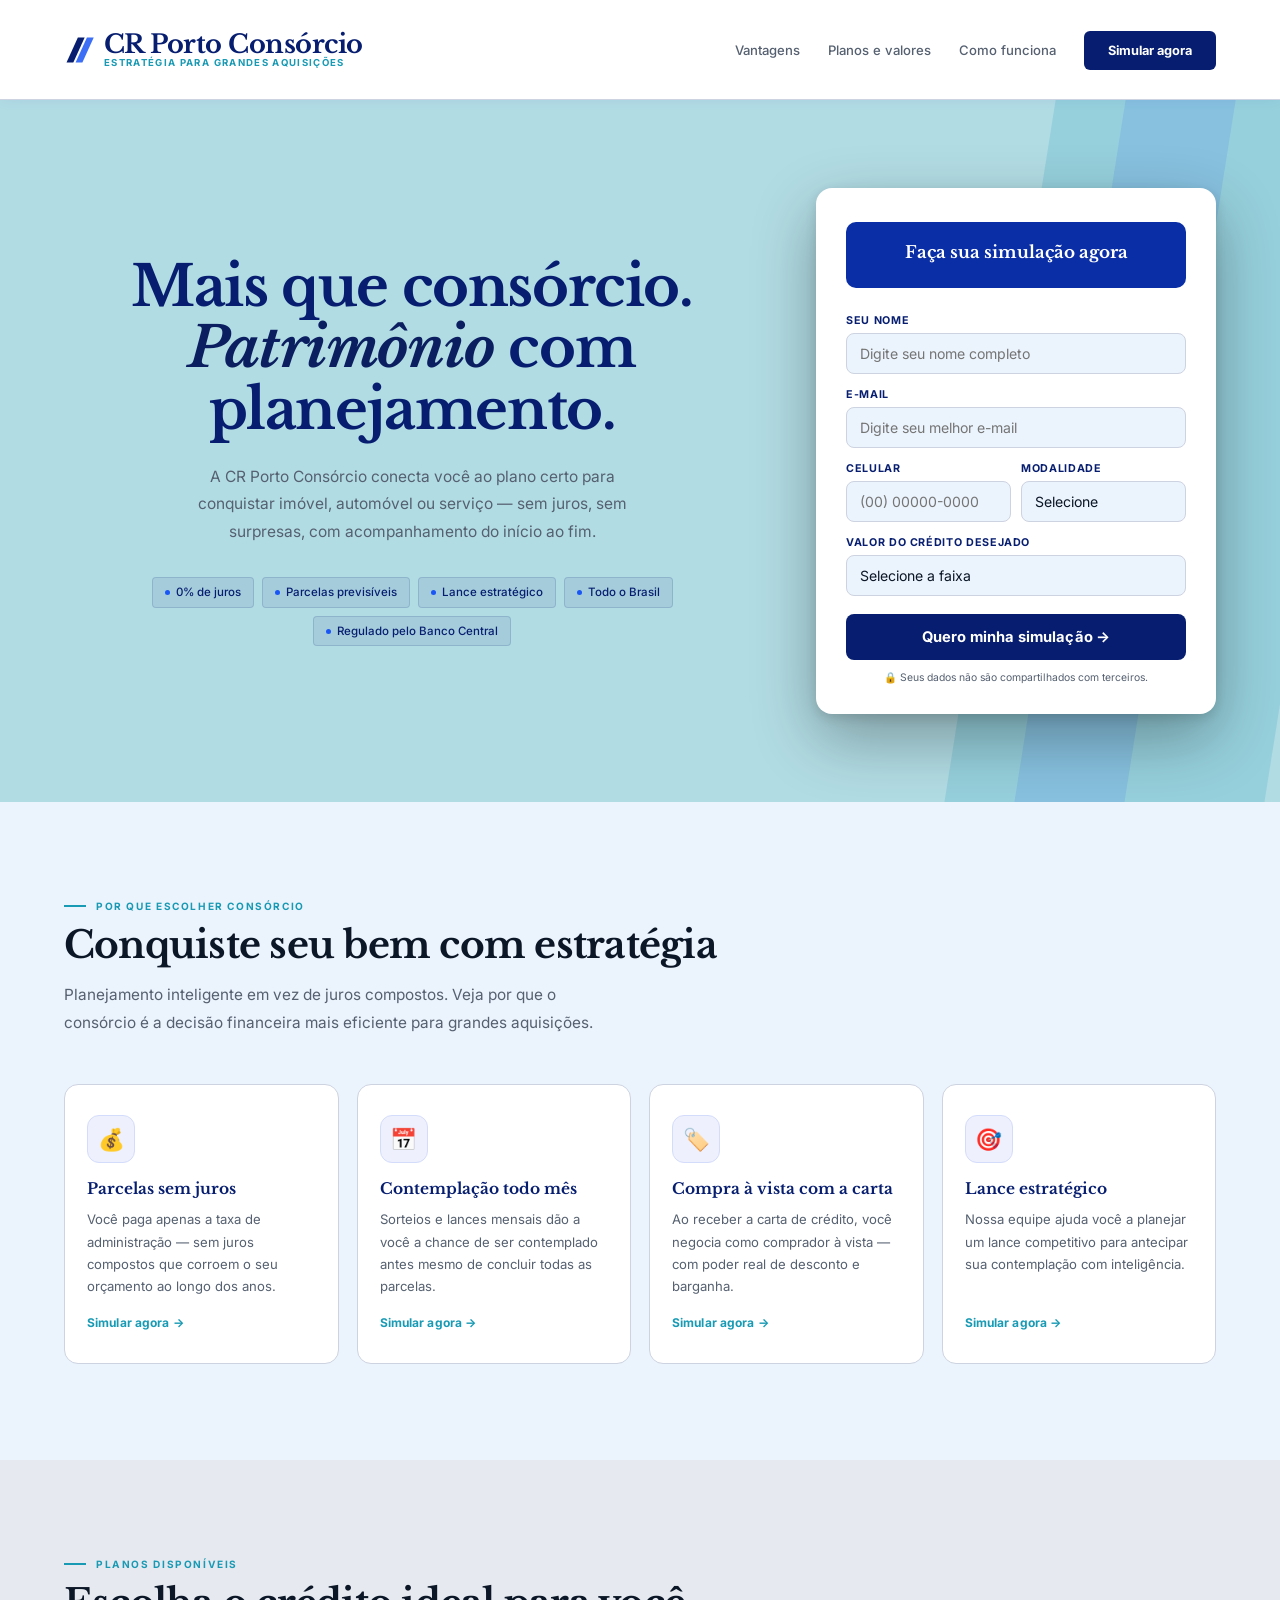
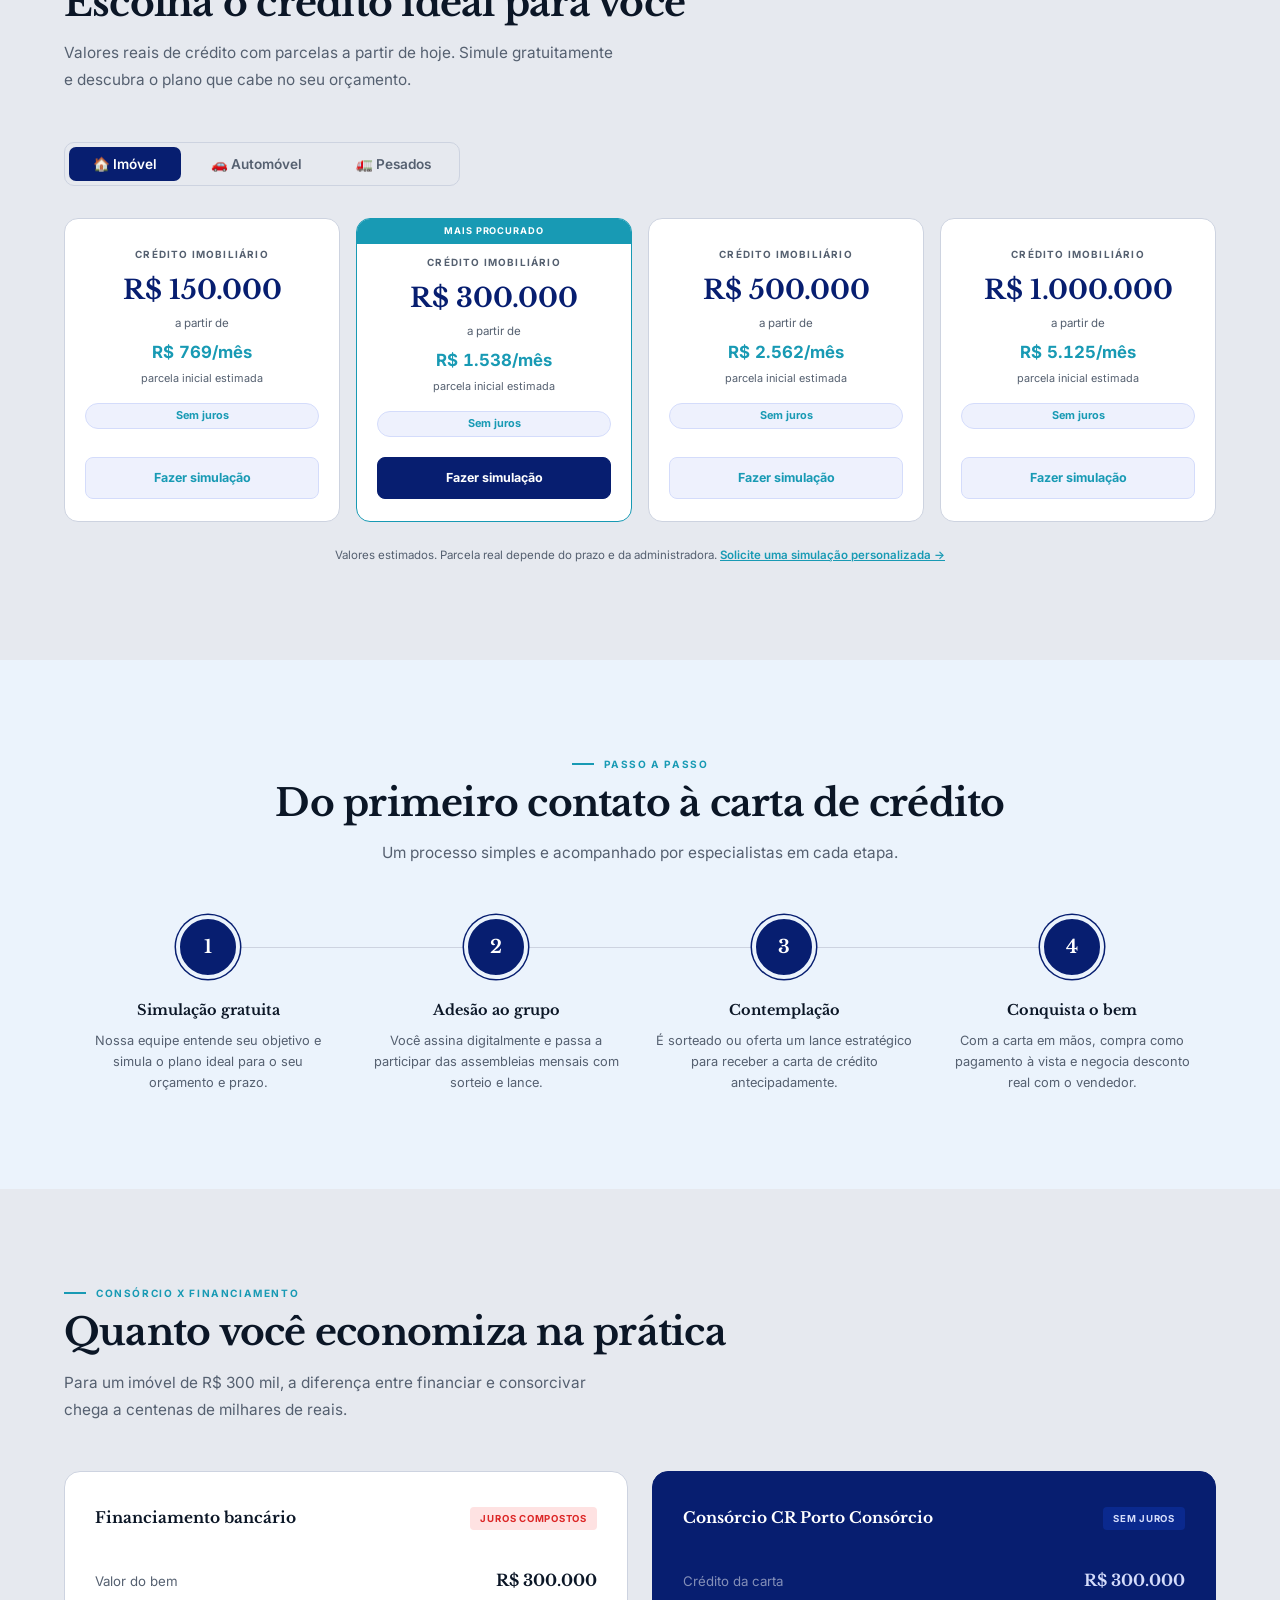
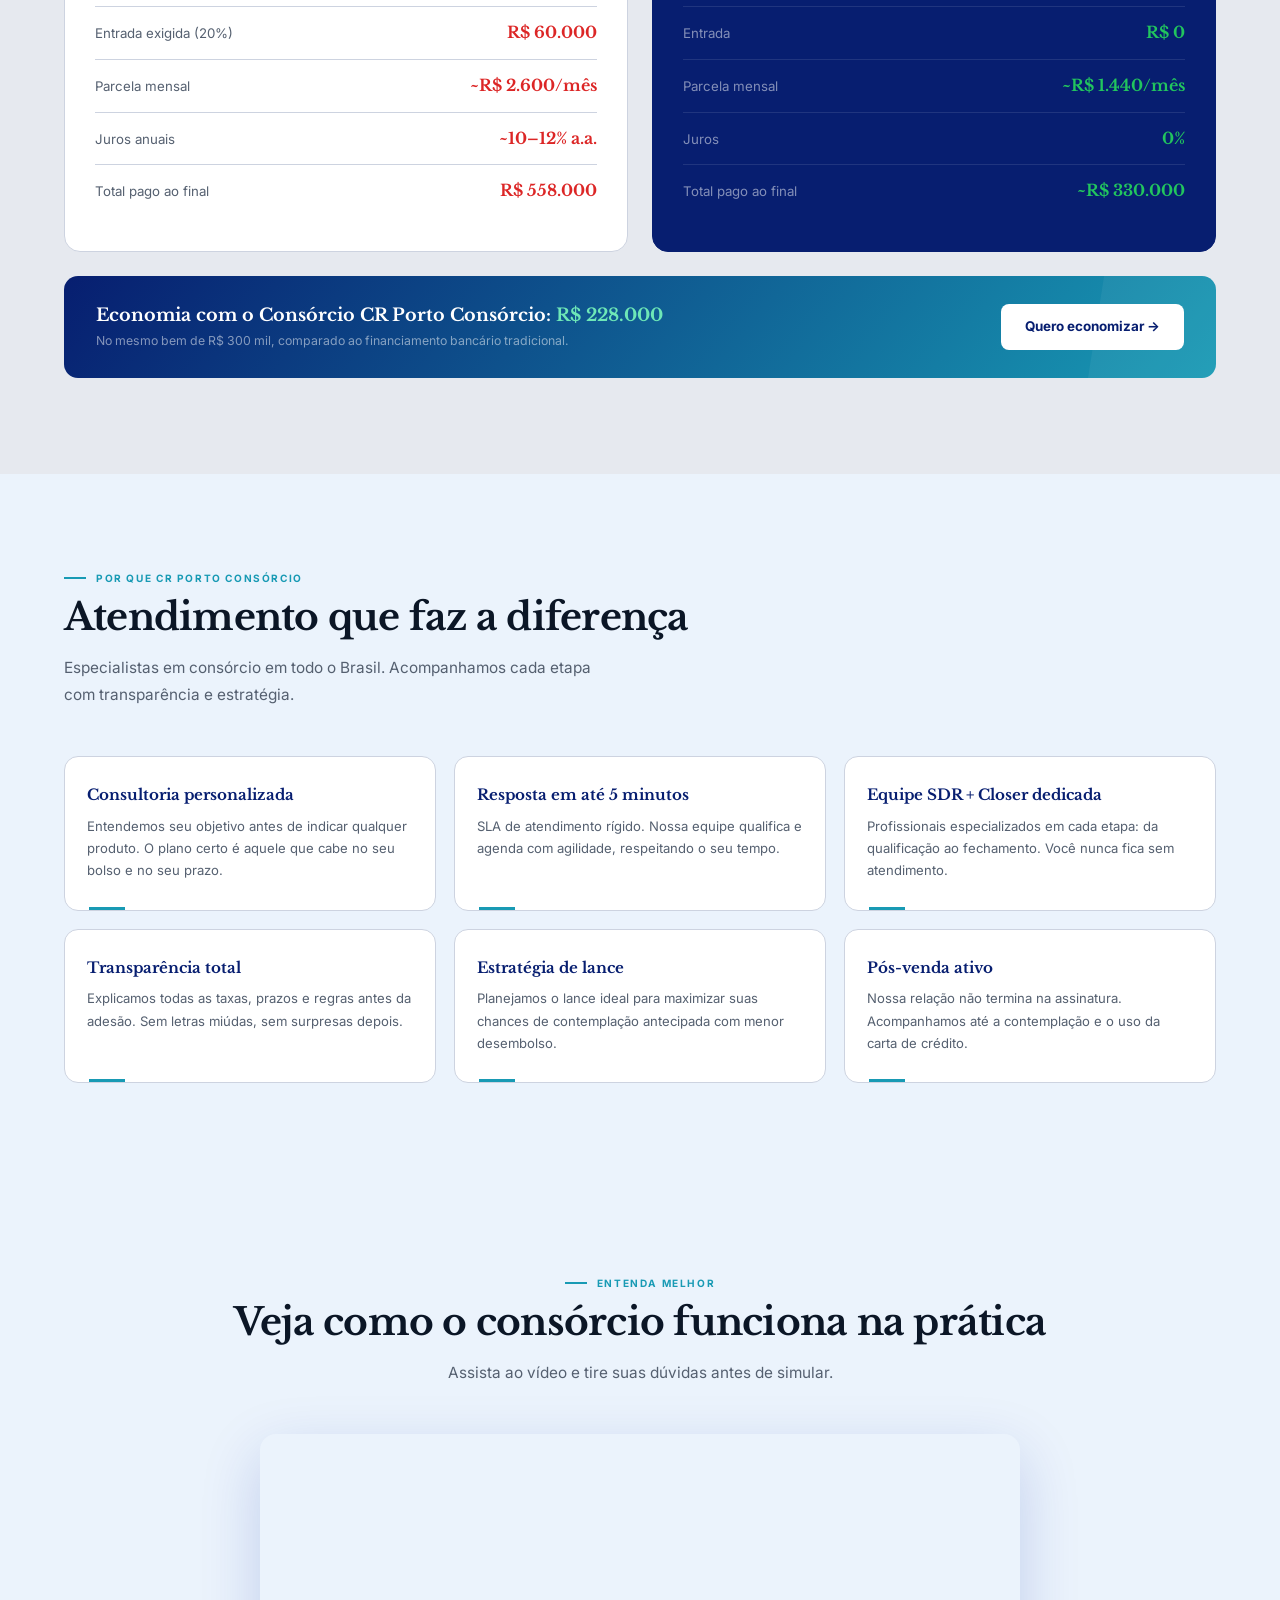
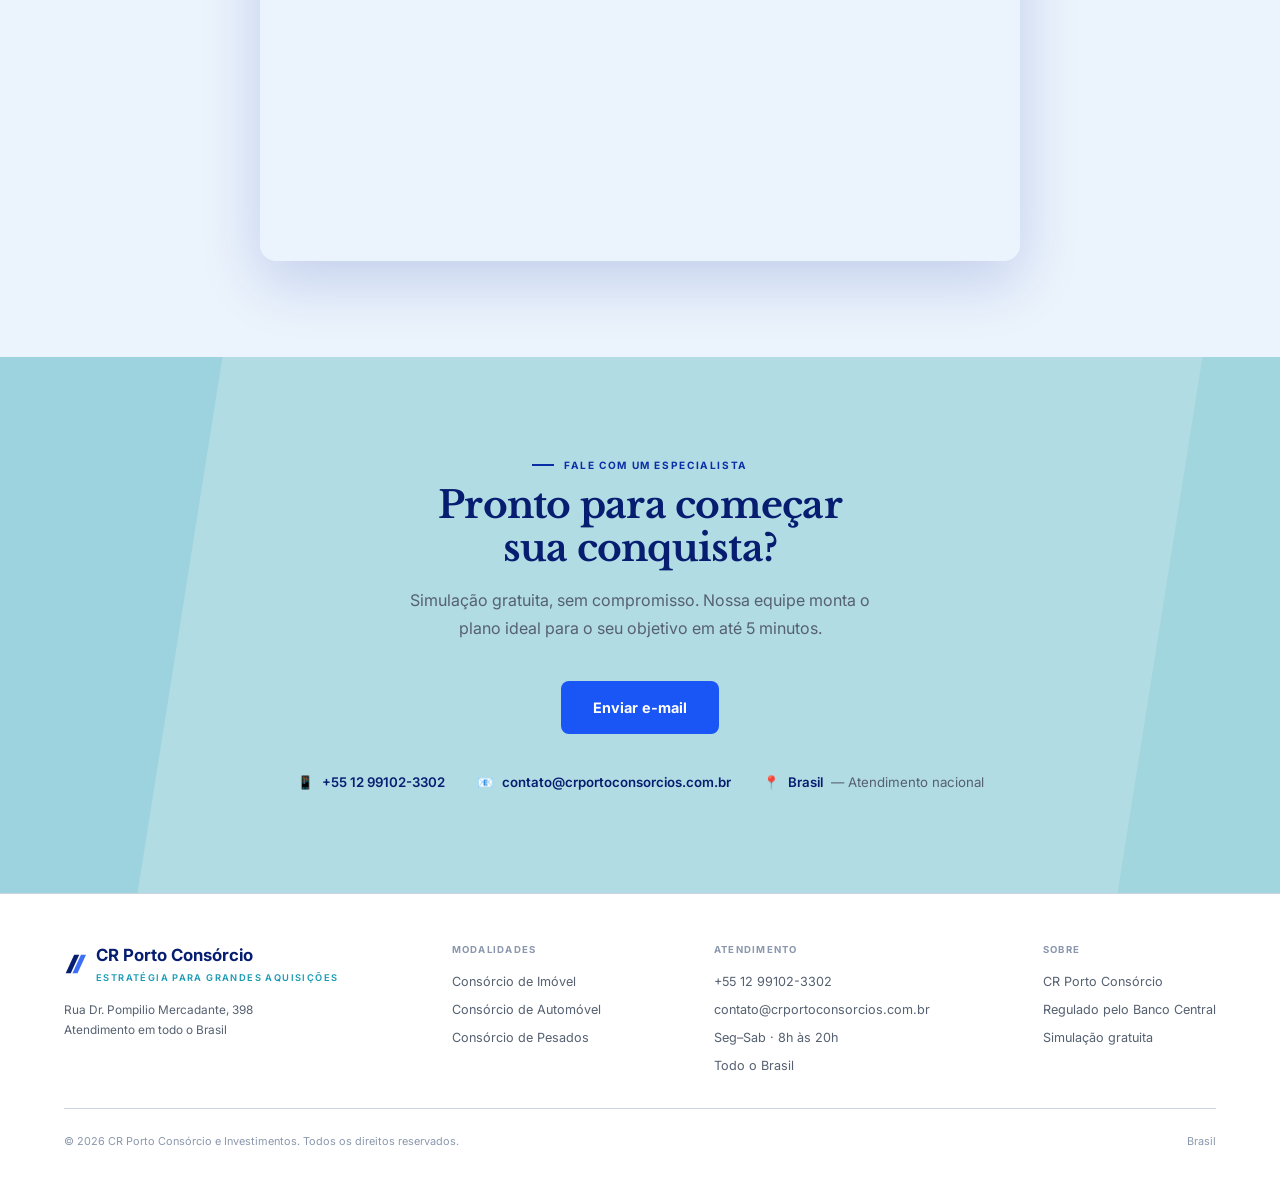
==== index.html @ a7f2161e "Atualizacoes no codigo HTML para melhorar a estrutura e a semantica da pagina" ====
<!DOCTYPE html>
<html lang="pt-BR">
<head>
<meta charset="UTF-8">
<meta name="viewport" content="width=device-width, initial-scale=1.0">
<title>CR Porto Consórcio</title>
<link rel="preconnect" href="https://fonts.googleapis.com">
<link rel="stylesheet" href="https://fonts.googleapis.com/css2?family=Libre+Baskerville:ital,wght@0,400;0,700;1,400&family=Inter:wght@400;500;600;700&display=swap">

<style>
  /* === Layout: landing de consórcio, full-bleed sections, max 1160px inner === */
  :root {
    --navy:        #071E70;
    --navy-mid:    #092EA6;
    --blue:        #189ab4;
    --blue-vivid:  #1A56F5;
    --blue-light:  #D4DCFB;
    --blue-faint:  #EEF1FD;
    --off-white:   #EBF3FC;
    --gray-light:  #E6E9EF;
    --gray-mid:    #8A97AC;
    --graphite:    #0B1626;
    --fg:          #0B1626;
    --fg-muted:    #556070;
    --border:      #CDD3E0;
    --white:       #FFFFFF;
    --bg:          #EBF3FC;

    --font-display: 'Libre Baskerville', Georgia, serif;
    --font-body:    'Inter', system-ui, sans-serif;

    color-scheme: light;
  }

  /* Design deliberadamente monocromático claro — não varia no dark */

  *, *::before, *::after { box-sizing: border-box; margin: 0; padding: 0; }

  body {
    font-family: var(--font-body);
    background: var(--bg);
    color: var(--fg);
    line-height: 1.6;
    overflow-x: hidden;
  }

  /* ── SVG LOGO MARK ── */
  .logo-svg { display: block; flex-shrink: 0; }

  /* ── NAV ── */
  nav {
    position: sticky;
    top: env(safe-area-inset-top, 0px);
    z-index: 200;
    background: var(--white);
    display: flex;
    align-items: center;
    justify-content: space-between;
    padding: 0 clamp(16px, 5vw, 64px);
    height: 100px;
    gap: 24px;
    border-bottom: 1px solid var(--border);
    box-shadow: 0 1px 12px rgba(9,46,166,.06);
  }

  .nav-logo {
    display: flex;
    align-items: center;
    gap: 10px;
    text-decoration: none;
    flex-shrink: 0;
  }
  .nav-logo-text { display: flex; flex-direction: column; line-height: 1.1; }
  .nav-logo-name {
    font-family: var(--font-display);
    font-weight: 700;
    font-size: 1.6rem;
    color: var(--navy);
    letter-spacing: -0.02em;
  }
  .nav-logo-tag {
    font-size: 0.6rem;
    font-weight: 700;
    letter-spacing: 0.14em;
    text-transform: uppercase;
    color: var(--blue);
  }

  .nav-links {
    display: flex;
    gap: 28px;
    list-style: none;
    align-items: center;
  }
  .nav-links a {
    font-size: 0.82rem;
    font-weight: 500;
    color: var(--fg-muted);
    text-decoration: none;
    transition: color .2s;
  }
  .nav-links a:hover { color: var(--navy); }
  .nav-cta {
    background: var(--navy) !important;
    color: var(--white) !important;
    font-weight: 700 !important;
    font-size: 0.8rem !important;
    padding: 12px 24px;
    border-radius: 6px;
    white-space: nowrap;
    transition: background .18s !important;
  }
  .nav-cta:hover { background: var(--blue) !important; }

  .nav-menu-btn {
    display: none;
    background: none;
    border: none;
    cursor: pointer;
    padding: 4px;
    flex-direction: column;
    gap: 5px;
  }
  .nav-menu-btn span {
    display: block;
    width: 22px;
    height: 2px;
    background: var(--navy);
    border-radius: 2px;
  }

  /* ── HERO ── */
  .hero {
    background: #B2DCE4;
    position: relative;
    overflow: hidden;
    padding: clamp(52px, 7vw, 88px) clamp(16px, 5vw, 64px);
    display: grid;
    grid-template-columns: 1fr 400px;
    gap: 56px;
    align-items: center;
    min-height: 560px;
  }

  /* diagonais decorativas — o elemento gráfico da identidade visual */
  .hero-diag {
    position: absolute;
    inset: 0;
    pointer-events: none;
    z-index: 0;
    overflow: hidden;
  }
  .hero-diag::before {
    content: '';
    position: absolute;
    top: -15%;
    right: -40px;
    width: 320px;
    height: 130%;
    background: var(--blue);
    transform: skewX(-9deg);
    opacity: .18;
  }
  .hero-diag::after {
    content: '';
    position: absolute;
    top: -15%;
    right: 100px;
    width: 110px;
    height: 130%;
    background: var(--blue-vivid);
    transform: skewX(-9deg);
    opacity: .12;
  }

  .hero-text { position: relative; z-index: 2; }

  .hero-brand-mark {
    display: flex;
    align-items: center;
    gap: 18px;
    margin-bottom: 32px;
    padding-bottom: 28px;
    border-bottom: 1px solid rgba(7,30,112,.15);
  }
  .hero-brand-name {
    font-family: var(--font-display);
    font-size: 2rem;
    font-weight: 700;
    color: var(--navy);
    letter-spacing: -.025em;
    line-height: 1.05;
  }
  .hero-brand-tag {
    font-size: .68rem;
    font-weight: 700;
    letter-spacing: .16em;
    text-transform: uppercase;
    color: var(--navy-mid);
    margin-top: 6px;
  }

  .hero-eyebrow {
    display: flex;
    align-items: center;
    gap: 10px;
    font-size: 0.63rem;
    font-weight: 700;
    letter-spacing: .18em;
    text-transform: uppercase;
    color: var(--navy);
    margin-bottom: 22px;
  }
  .hero-eyebrow::before {
    content: '';
    display: inline-block;
    width: 28px; height: 2px;
    background: var(--navy);
    flex-shrink: 0;
  }

  .hero h1 {
    font-family: var(--font-display);
    font-size: clamp(2.1rem, 4.8vw, 3.5rem);
    font-weight: 700;
    line-height: 1.1;
    color: var(--navy);
    text-wrap: balance;
    margin-bottom: 22px;
    letter-spacing: -.025em;
  }
  .hero h1 em {
    font-style: italic;
    color: #0A1E60;
  }

  .hero-sub {
    font-size: .97rem;
    color: var(--fg-muted);
    max-width: 480px;
    line-height: 1.78;
    margin-bottom: 32px;
  }

  .hero-tags {
    display: flex;
    flex-wrap: wrap;
    gap: 8px;
  }
  .hero-tag {
    display: flex;
    align-items: center;
    gap: 6px;
    background: rgba(7,30,112,.08);
    border: 1px solid rgba(7,30,112,.14);
    border-radius: 4px;
    padding: 5px 12px;
    font-size: .72rem;
    font-weight: 500;
    color: var(--navy);
    white-space: nowrap;
  }
  .hero-tag-dot {
    width: 5px; height: 5px;
    border-radius: 50%;
    background: var(--blue-vivid);
    flex-shrink: 0;
  }

  /* ── FORM CARD ── */
  .hero-form-wrap { position: relative; z-index: 2; }
  .form-card {
    background: var(--white);
    border-radius: 16px;
    padding: 34px 30px 28px;
    box-shadow: 0 24px 64px rgba(0,0,0,.32), 0 4px 12px rgba(0,0,0,.12);
  }
  .form-card-top {
    background: var(--navy-mid);
    border-radius: 10px;
    padding: 18px 20px;
    margin-bottom: 24px;
    text-align: center;
  }
  .form-card-top-title {
    font-family: var(--font-display);
    font-size: 1.05rem;
    font-weight: 700;
    color: var(--white);
    margin-bottom: 3px;
  }
  .form-card-top-sub {
    font-size: .72rem;
    color: rgba(255,255,255,.5);
    font-weight: 500;
    letter-spacing: .03em;
  }

  .form-group {
    display: flex;
    flex-direction: column;
    gap: 4px;
    margin-bottom: 12px;
  }
  .form-group label {
    font-size: .67rem;
    font-weight: 700;
    color: var(--navy);
    letter-spacing: .06em;
    text-transform: uppercase;
  }
  .form-group input,
  .form-group select {
    border: 1.5px solid var(--border);
    border-radius: 8px;
    padding: 11px 13px;
    font-family: var(--font-body);
    font-size: .88rem;
    color: var(--fg);
    background: var(--off-white);
    outline: none;
    transition: border-color .18s, background .18s;
    width: 100%;
    -webkit-appearance: none;
    appearance: none;
  }
  .form-group input:focus,
  .form-group select:focus {
    border-color: var(--blue);
    background: var(--white);
  }
  .form-row { display: grid; grid-template-columns: 1fr 1fr; gap: 10px; }

  .btn-submit {
    width: 100%;
    background: var(--navy);
    color: var(--white);
    font-family: var(--font-body);
    font-weight: 700;
    font-size: .92rem;
    padding: 14px;
    border-radius: 8px;
    border: none;
    cursor: pointer;
    margin-top: 6px;
    transition: background .18s, transform .14s;
    letter-spacing: .01em;
  }
  .btn-submit:hover { background: var(--blue); transform: translateY(-1px); }

  .form-privacy {
    text-align: center;
    font-size: .65rem;
    color: var(--fg-muted);
    margin-top: 10px;
    line-height: 1.5;
  }

  /* ── TRUST STRIP ── */
  .trust-strip {
    background: var(--graphite);
    padding: 20px clamp(16px, 5vw, 64px);
  }
  .trust-inner {
    max-width: 1160px;
    margin: 0 auto;
    display: flex;
    justify-content: space-between;
    align-items: center;
    gap: 16px;
    flex-wrap: wrap;
  }
  .trust-item {
    display: flex;
    flex-direction: column;
    align-items: center;
    gap: 2px;
    text-align: center;
    flex: 1;
    min-width: 80px;
  }
  .trust-num {
    font-family: var(--font-display);
    font-size: 1.4rem;
    font-weight: 700;
    color: var(--blue-vivid);
    line-height: 1;
    font-variant-numeric: tabular-nums;
  }
  .trust-label {
    font-size: .65rem;
    color: rgba(255,255,255,.4);
    font-weight: 500;
    letter-spacing: .03em;
  }
  .trust-divider {
    width: 1px; height: 36px;
    background: rgba(255,255,255,.1);
    flex-shrink: 0;
  }

  /* ── SECTIONS ── */
  section { padding: clamp(56px, 8vw, 96px) clamp(16px, 5vw, 64px); }
  .section-inner { max-width: 1160px; margin: 0 auto; }
  .section-alt { background: var(--gray-light); }
  .section-header { margin-bottom: 48px; }
  .section-header.center { text-align: center; }
  .section-header.center .eyebrow { justify-content: center; }
  .section-header.center h2 { margin-inline: auto; }
  .section-header.center .section-lead { margin-inline: auto; }

  .eyebrow {
    display: flex;
    align-items: center;
    gap: 10px;
    font-size: .63rem;
    font-weight: 700;
    letter-spacing: .16em;
    text-transform: uppercase;
    color: var(--blue);
    margin-bottom: 10px;
  }
  .eyebrow::before {
    content: '';
    display: inline-block;
    width: 22px; height: 2px;
    background: var(--blue);
    flex-shrink: 0;
  }

  h2 {
    font-family: var(--font-display);
    font-size: clamp(1.6rem, 3.4vw, 2.35rem);
    font-weight: 700;
    line-height: 1.15;
    text-wrap: balance;
    color: var(--fg);
    margin-bottom: 14px;
    letter-spacing: -.02em;
  }

  .section-lead {
    font-size: .96rem;
    color: var(--fg-muted);
    max-width: 560px;
    line-height: 1.78;
  }

  /* ── VANTAGENS ── */
  .vant-grid {
    display: grid;
    grid-template-columns: repeat(4, 1fr);
    gap: 18px;
  }
  .vant-card {
    background: var(--white);
    border: 1px solid var(--border);
    border-radius: 14px;
    padding: 30px 22px;
    position: relative;
    overflow: hidden;
    transition: transform .2s, box-shadow .2s;
    display: flex;
    flex-direction: column;
    gap: 10px;
  }
  .vant-card::after {
    content: '';
    position: absolute;
    top: 0; left: 0; right: 0;
    height: 3px;
    background: var(--blue);
    transform: scaleX(0);
    transform-origin: left;
    transition: transform .25s;
  }
  .vant-card:hover { transform: translateY(-4px); box-shadow: 0 16px 40px rgba(9,46,166,.1); }
  .vant-card:hover::after { transform: scaleX(1); }
  .vant-icon {
    width: 48px; height: 48px;
    background: var(--blue-faint);
    border-radius: 12px;
    border: 1px solid var(--blue-light);
    display: flex;
    align-items: center;
    justify-content: center;
    font-size: 1.35rem;
    margin-bottom: 6px;
  }
  .vant-card h3 {
    font-family: var(--font-display);
    font-size: .96rem;
    font-weight: 700;
    color: var(--navy);
    line-height: 1.25;
  }
  .vant-card p { font-size: .82rem; color: var(--fg-muted); line-height: 1.7; flex: 1; }
  .vant-link {
    display: inline-flex;
    align-items: center;
    gap: 5px;
    font-size: .75rem;
    font-weight: 700;
    color: var(--blue);
    text-decoration: none;
    margin-top: 6px;
    transition: gap .18s;
    letter-spacing: .01em;
  }
  .vant-link:hover { gap: 9px; }

  /* ── TABELAS DE PREÇO ── */
  .price-tabs {
    display: flex;
    gap: 6px;
    background: var(--gray-light);
    padding: 4px;
    border-radius: 10px;
    width: fit-content;
    margin-bottom: 32px;
    border: 1px solid var(--border);
  }
  .price-tab {
    padding: 9px 24px;
    border-radius: 7px;
    border: none;
    cursor: pointer;
    font-family: var(--font-body);
    font-size: .85rem;
    font-weight: 600;
    color: var(--fg-muted);
    background: transparent;
    transition: all .18s;
  }
  .price-tab.active {
    background: var(--navy);
    color: var(--white);
  }
  .price-panel { display: none; }
  .price-panel.active { display: block; }

  .price-grid {
    display: grid;
    grid-template-columns: repeat(4, 1fr);
    gap: 16px;
  }
  .price-card {
    background: var(--white);
    border: 1.5px solid var(--border);
    border-radius: 14px;
    padding: 28px 20px 22px;
    text-align: center;
    transition: transform .2s, box-shadow .2s, border-color .2s;
    position: relative;
    overflow: hidden;
    display: flex;
    flex-direction: column;
    gap: 4px;
  }
  .price-card:hover {
    transform: translateY(-4px);
    box-shadow: 0 16px 40px rgba(9,46,166,.12);
    border-color: var(--blue);
  }
  .price-card.popular { border-color: var(--blue); }
  .price-card.popular::before {
    content: 'MAIS PROCURADO';
    position: absolute;
    top: 0; left: 0; right: 0;
    background: var(--blue);
    color: var(--white);
    font-size: .58rem;
    font-weight: 700;
    letter-spacing: .1em;
    padding: 5px;
    text-align: center;
  }
  .price-card.popular { padding-top: 36px; }

  .price-label {
    font-size: .62rem;
    font-weight: 700;
    letter-spacing: .12em;
    text-transform: uppercase;
    color: var(--fg-muted);
    margin-bottom: 10px;
  }
  .price-credit {
    font-family: var(--font-display);
    font-size: 1.65rem;
    font-weight: 700;
    color: var(--navy);
    font-variant-numeric: tabular-nums;
    line-height: 1;
    margin-bottom: 8px;
  }
  .price-from { font-size: .72rem; color: var(--fg-muted); line-height: 1.4; margin-bottom: 4px; }
  .price-installment {
    font-variant-numeric: tabular-nums;
    color: var(--blue);
    font-weight: 700;
    font-size: 1.05rem;
  }
  .price-installment-label { font-size: .68rem; color: var(--fg-muted); margin-bottom: 4px; }
  .price-tag {
    display: inline-block;
    background: var(--blue-faint);
    color: var(--blue);
    border: 1px solid var(--blue-light);
    font-size: .68rem;
    font-weight: 700;
    padding: 3px 10px;
    border-radius: 100px;
    margin-top: 8px;
    margin-bottom: 16px;
  }
  .price-cta {
    display: block;
    padding: 10px;
    border-radius: 8px;
    background: var(--blue-faint);
    color: var(--blue);
    font-size: .78rem;
    font-weight: 700;
    text-decoration: none;
    border: 1px solid var(--blue-light);
    transition: background .18s, color .18s;
    margin-top: auto;
  }
  .price-cta:hover { background: var(--blue); color: var(--white); border-color: var(--blue); }
  .price-card.popular .price-cta {
    background: var(--navy);
    color: var(--white);
    border-color: var(--navy);
  }
  .price-card.popular .price-cta:hover { background: var(--blue); border-color: var(--blue); }
  .price-note {
    font-size: .72rem;
    color: var(--fg-muted);
    margin-top: 24px;
    text-align: center;
    line-height: 1.6;
  }

  /* ── COMO FUNCIONA ── */
  .steps {
    display: grid;
    grid-template-columns: repeat(4, 1fr);
    gap: 0;
    position: relative;
  }
  .steps::before {
    content: '';
    position: absolute;
    top: 32px;
    left: calc(12.5% + 20px);
    right: calc(12.5% + 20px);
    height: 1px;
    background: var(--border);
    z-index: 0;
  }
  .step {
    display: flex;
    flex-direction: column;
    align-items: center;
    text-align: center;
    padding: 0 16px;
    position: relative;
    z-index: 1;
  }
  .step-num {
    width: 64px; height: 64px;
    border-radius: 50%;
    background: var(--navy);
    color: var(--white);
    font-family: var(--font-display);
    font-size: 1.15rem;
    font-weight: 700;
    display: flex;
    align-items: center;
    justify-content: center;
    margin-bottom: 20px;
    border: 4px solid var(--bg);
    box-shadow: 0 0 0 1.5px var(--navy);
    flex-shrink: 0;
  }
  .step h4 {
    font-family: var(--font-display);
    font-size: .9rem;
    font-weight: 700;
    color: var(--fg);
    margin-bottom: 8px;
    text-wrap: balance;
  }
  .step p { font-size: .8rem; color: var(--fg-muted); line-height: 1.65; }

  /* ── COMPARATIVO ── */
  .comp-wrap {
    display: grid;
    grid-template-columns: 1fr 1fr;
    gap: 24px;
    align-items: start;
  }
  .comp-card {
    border-radius: 16px;
    padding: 34px 30px;
    border: 1px solid var(--border);
  }
  .comp-card.comp-bad { background: var(--white); }
  .comp-card.comp-good {
    background: var(--navy);
    border-color: var(--navy);
  }
  .comp-header {
    display: flex;
    align-items: center;
    justify-content: space-between;
    margin-bottom: 24px;
  }
  .comp-title {
    font-family: var(--font-display);
    font-size: .96rem;
    font-weight: 700;
  }
  .comp-bad .comp-title { color: var(--fg); }
  .comp-good .comp-title { color: var(--white); }
  .comp-badge {
    font-size: .6rem;
    font-weight: 700;
    letter-spacing: .08em;
    text-transform: uppercase;
    padding: 4px 10px;
    border-radius: 4px;
  }
  .comp-bad .comp-badge { background: #FEE2E2; color: #DC2626; }
  .comp-good .comp-badge { background: rgba(18,68,212,.3); color: var(--blue-light); }
  .comp-rows { display: flex; flex-direction: column; gap: 0; }
  .comp-row {
    display: flex;
    justify-content: space-between;
    align-items: baseline;
    padding: 13px 0;
    border-bottom: 1px solid;
  }
  .comp-bad .comp-row { border-color: var(--border); }
  .comp-good .comp-row { border-color: rgba(255,255,255,.1); }
  .comp-row:last-child { border-bottom: none; }
  .comp-row-label { font-size: .83rem; }
  .comp-bad .comp-row-label { color: var(--fg-muted); }
  .comp-good .comp-row-label { color: rgba(255,255,255,.5); }
  .comp-row-val {
    font-family: var(--font-display);
    font-size: 1rem;
    font-weight: 700;
    font-variant-numeric: tabular-nums;
  }
  .comp-bad .comp-row-val { color: #DC2626; }
  .comp-good .comp-row-val { color: #22C55E; }
  .comp-row-val.val-neutral { color: var(--blue-light); }

  .comp-saving {
    grid-column: 1 / -1;
    background: linear-gradient(130deg, var(--navy) 0%, var(--blue) 100%);
    border-radius: 14px;
    padding: 28px 32px;
    display: flex;
    align-items: center;
    justify-content: space-between;
    gap: 24px;
    flex-wrap: wrap;
    position: relative;
    overflow: hidden;
  }
  .comp-saving::before {
    content: '';
    position: absolute;
    top: -30%; right: -40px;
    width: 160px; height: 160%;
    background: rgba(255,255,255,.05);
    transform: skewX(-9deg);
  }
  .saving-body { position: relative; z-index: 1; }
  .saving-title {
    font-family: var(--font-display);
    font-size: 1.1rem;
    font-weight: 700;
    color: var(--white);
    line-height: 1.3;
    text-wrap: balance;
    margin-bottom: 4px;
  }
  .saving-title em { font-style: normal; color: #6EE7B7; }
  .saving-sub { font-size: .77rem; color: rgba(255,255,255,.5); }
  .saving-cta {
    background: var(--white);
    color: var(--navy);
    font-weight: 700;
    font-size: .84rem;
    padding: 12px 24px;
    border-radius: 8px;
    text-decoration: none;
    white-space: nowrap;
    transition: opacity .18s;
    flex-shrink: 0;
    position: relative;
    z-index: 1;
  }
  .saving-cta:hover { opacity: .88; }

  /* ── POR QUÊ CR ── */
  .why-grid {
    display: grid;
    grid-template-columns: repeat(3, 1fr);
    gap: 18px;
  }
  .why-card {
    background: var(--white);
    border: 1px solid var(--border);
    border-radius: 14px;
    padding: 28px 22px;
    position: relative;
    overflow: hidden;
    transition: box-shadow .2s, transform .2s;
  }
  .why-card:hover { box-shadow: 0 10px 32px rgba(9,46,166,.08); transform: translateY(-2px); }
  .why-card::after {
    content: '';
    position: absolute;
    bottom: 0; left: 24px;
    width: 36px; height: 3px;
    background: var(--blue);
  }
  .why-card h4 {
    font-family: var(--font-display);
    font-size: .94rem;
    font-weight: 700;
    color: var(--navy);
    margin-bottom: 10px;
    line-height: 1.3;
  }
  .why-card p { font-size: .82rem; color: var(--fg-muted); line-height: 1.7; }

  /* ── CTA ── */
  .cta-section {
    background: #B2DCE4;
    padding: clamp(64px, 8vw, 100px) clamp(16px, 5vw, 64px);
    text-align: center;
    position: relative;
    overflow: hidden;
  }
  .cta-section::before {
    content: '';
    position: absolute;
    top: -20%; left: -60px;
    width: 240px; height: 140%;
    background: var(--blue);
    transform: skewX(-9deg);
    opacity: .14;
    pointer-events: none;
  }
  .cta-section::after {
    content: '';
    position: absolute;
    top: -20%; right: -60px;
    width: 180px; height: 140%;
    background: var(--blue);
    transform: skewX(-9deg);
    opacity: .1;
    pointer-events: none;
  }
  .cta-section .section-inner { position: relative; z-index: 1; }
  .cta-section .eyebrow { color: var(--navy-mid); justify-content: center; }
  .cta-section .eyebrow::before { background: var(--navy-mid); }
  .cta-section h2 { color: var(--navy); margin-inline: auto; max-width: 640px; }
  .cta-lead {
    font-size: 1rem;
    color: var(--fg-muted);
    max-width: 480px;
    margin: 16px auto 38px;
    line-height: 1.78;
  }
  .cta-btns {
    display: flex;
    gap: 12px;
    justify-content: center;
    flex-wrap: wrap;
    margin-bottom: 38px;
  }
  .btn-primary {
    background: var(--blue-vivid);
    color: var(--white);
    font-family: var(--font-body);
    font-weight: 700;
    font-size: .9rem;
    padding: 15px 32px;
    border-radius: 8px;
    border: none;
    cursor: pointer;
    text-decoration: none;
    display: inline-block;
    transition: transform .15s, box-shadow .15s;
    letter-spacing: .01em;
  }
  .btn-primary:hover { transform: translateY(-2px); box-shadow: 0 10px 30px rgba(18,68,212,.45); }
  .btn-outline {
    background: transparent;
    color: var(--navy);
    font-family: var(--font-body);
    font-weight: 600;
    font-size: .9rem;
    padding: 14px 30px;
    border-radius: 8px;
    border: 1.5px solid var(--navy);
    cursor: pointer;
    text-decoration: none;
    display: inline-block;
    transition: border-color .18s, background .18s;
  }
  .btn-outline:hover { background: rgba(7,30,112,.08); }

  .contact-row {
    display: flex;
    gap: 32px;
    justify-content: center;
    flex-wrap: wrap;
  }
  .contact-item {
    display: flex;
    align-items: center;
    gap: 8px;
    color: var(--fg-muted);
    font-size: .83rem;
  }
  .contact-item strong { color: var(--navy); font-weight: 600; }

  /* ── FOOTER ── */
  footer {
    background: var(--white);
    padding: 48px clamp(16px, 5vw, 64px) 28px;
    border-top: 1px solid var(--border);
  }
  .footer-inner {
    max-width: 1160px;
    margin: 0 auto;
    display: flex;
    justify-content: space-between;
    align-items: flex-start;
    gap: 40px;
    flex-wrap: wrap;
    padding-bottom: 32px;
    border-bottom: 1px solid var(--border);
    margin-bottom: 24px;
  }
  .f-logo-name { font-family: var(--font-body); font-size: 1.05rem; font-weight: 700; color: var(--navy); }
  .f-logo-tag { font-size: .58rem; font-weight: 600; letter-spacing: .15em; text-transform: uppercase; color: var(--blue); margin-top: 2px; }
  .footer-brand p { font-size: .74rem; color: var(--fg-muted); margin-top: 14px; max-width: 230px; line-height: 1.7; }
  .footer-col h5 { font-size: .6rem; font-weight: 700; letter-spacing: .13em; text-transform: uppercase; color: var(--gray-mid); margin-bottom: 14px; }
  .footer-col ul { list-style: none; display: flex; flex-direction: column; gap: 8px; }
  .footer-col li { font-size: .79rem; color: var(--fg-muted); }
  .footer-bottom {
    max-width: 1160px; margin: 0 auto;
    font-size: .68rem;
    color: var(--gray-mid);
    display: flex;
    justify-content: space-between;
    flex-wrap: wrap;
    gap: 8px;
  }

  /* ── FORM SUCCESS ── */
  .form-success {
    text-align: center;
    padding: 20px 0;
  }
  .form-success-icon { font-size: 2.4rem; margin-bottom: 12px; }
  .form-success h4 { font-family: var(--font-display); font-size: 1.05rem; color: var(--navy); margin-bottom: 6px; }
  .form-success p { font-size: .8rem; color: var(--fg-muted); line-height: 1.6; }

  /* ── RESPONSIVE ── */
  @media (max-width: 1000px) {
    .vant-grid { grid-template-columns: 1fr 1fr; }
    .price-grid { grid-template-columns: 1fr 1fr; }
    .steps { grid-template-columns: 1fr 1fr; gap: 32px; }
    .steps::before { display: none; }
    .why-grid { grid-template-columns: 1fr 1fr; }
    .comp-wrap { grid-template-columns: 1fr; }
  }

  @media (max-width: 860px) {
    .hero { grid-template-columns: 1fr; min-height: auto; gap: 32px; }
    .hero-diag { display: none; }
    .hero-form-wrap { max-width: 100%; width: 100%; }
    .nav-links {
      display: none;
      position: absolute;
      top: 100%;
      left: 0; right: 0;
      background: var(--white);
      flex-direction: column;
      padding: 16px 35px 20px;
      border-top: 1px solid var(--border);
      box-shadow: 0 8px 24px rgba(0,0,0,.08);
      gap: 4px;
      z-index: 199;
    }
    .nav-links.nav-open { display: flex; }
    .nav-links a { padding: 10px 0; font-size: .9rem; border-bottom: 1px solid var(--gray-light); }
    .nav-links li:last-child a { border-bottom: none; }
    .nav-cta { margin-top: 8px; text-align: center; border-radius: 6px !important; padding: 16px !important; }
    .nav-menu-btn { display: flex; }
    nav { position: sticky; }
  }

  /* ── MOBILE ── */
  @media (max-width: 600px) {
    nav {
      height: 68px;
      padding: 0 16px;
    }
    .nav-logo-name { font-size: 1.15rem; }

    .hero {
      padding: 36px 16px 40px;
      gap: 28px;
    }
    .hero h1 { font-size: 2rem; }
    .hero-sub { font-size: .9rem; }
    .hero-tags { gap: 6px; }
    .hero-tag { font-size: .68rem; padding: 4px 10px; }

    .form-card { padding: 24px 16px 20px; }
    .form-card-top { padding: 14px 16px; }
    .form-row { grid-template-columns: 1fr; }

    section { padding: 40px 16px; }

    .vant-grid { grid-template-columns: 1fr; }
    .price-grid { grid-template-columns: 1fr; }
    .price-tabs { flex-wrap: wrap; width: 100%; }
    .price-tab { flex: 1; text-align: center; font-size: .78rem; padding: 8px 10px; }

    .steps { grid-template-columns: 1fr; gap: 28px; }
    .step { flex-direction: row; text-align: left; gap: 16px; align-items: flex-start; }
    .step-num { width: 44px; height: 44px; font-size: .95rem; flex-shrink: 0; margin-bottom: 0; }

    .why-grid { grid-template-columns: 1fr; }
    .comp-wrap { grid-template-columns: 1fr; }
    .comp-card { padding: 24px 18px; }
    .comp-saving { padding: 20px 18px; flex-direction: column; gap: 16px; }

    .cta-section { padding: 48px 16px; }
    .cta-btns { flex-direction: column; align-items: center; }
    .btn-primary, .btn-outline { width: 100%; text-align: center; }
    .contact-row { flex-direction: column; gap: 12px; align-items: center; }

    footer { padding: 36px 16px 24px; }
    .footer-inner { flex-direction: column; gap: 28px; }
    .footer-bottom { flex-direction: column; text-align: center; gap: 4px; }

    h2 { font-size: 1.5rem; }
    .section-header { margin-bottom: 28px; }
  }

  @media (max-width: 380px) {
    .hero h1 { font-size: 1.7rem; }
    .price-tab { font-size: .72rem; padding: 7px 6px; }
  }
</style>
</head>
<body>

<!-- NAV -->
<nav>
  <a href="#inicio" class="nav-logo">
    <svg class="logo-svg" width="30" height="34" viewBox="0 0 26 30" fill="none" aria-hidden="true">
      <path d="M2 26L12 4H18L8 26H2Z" fill="#071E70"/>
      <path d="M10 26L20 4H26L16 26H10Z" fill="#1A56F5" opacity="0.85"/>
    </svg>
    <div class="nav-logo-text">
      <span class="nav-logo-name">CR Porto Consórcio</span>
      <span class="nav-logo-tag">Estratégia para grandes aquisições</span>
    </div>
  </a>
  <ul class="nav-links">
    <li><a href="#vantagens">Vantagens</a></li>
    <li><a href="#planos">Planos e valores</a></li>
    <li><a href="#como-funciona">Como funciona</a></li>
    <li><a href="#simulacao" class="nav-cta">Simular agora</a></li>
  </ul>
  <button class="nav-menu-btn" aria-label="Menu"><span></span><span></span><span></span></button>
</nav>

<!-- HERO -->
<section class="hero" id="inicio">
  <div class="hero-diag" aria-hidden="true"></div>

  <div class="hero-text" style="text-align:center;">
    <h1>Mais que consórcio.<br><em>Patrimônio</em> com planejamento.</h1>
    <p class="hero-sub" style="margin-inline:auto;">A CR Porto Consórcio conecta você ao plano certo para conquistar imóvel, automóvel ou serviço — sem juros, sem surpresas, com acompanhamento do início ao fim.</p>
    <div class="hero-tags" style="justify-content:center;">
      <span class="hero-tag"><span class="hero-tag-dot"></span>0% de juros</span>
      <span class="hero-tag"><span class="hero-tag-dot"></span>Parcelas previsíveis</span>
      <span class="hero-tag"><span class="hero-tag-dot"></span>Lance estratégico</span>
      <span class="hero-tag"><span class="hero-tag-dot"></span>Todo o Brasil</span>
      <span class="hero-tag"><span class="hero-tag-dot"></span>Regulado pelo Banco Central</span>
    </div>
  </div>

  <div class="hero-form-wrap" id="simulacao">
    <div class="form-card">
      <div class="form-card-top">
        <div class="form-card-top-title">Faça sua simulação agora</div>
      </div>
      <div id="form-body">
        <div class="form-group">
          <label for="f-nome">Seu nome</label>
          <input type="text" id="f-nome" placeholder="Digite seu nome completo">
        </div>
        <div class="form-group">
          <label for="f-email">E-mail</label>
          <input type="email" id="f-email" placeholder="Digite seu melhor e-mail">
        </div>
        <div class="form-row">
          <div class="form-group">
            <label for="f-tel">Celular</label>
            <input type="tel" id="f-tel" placeholder="(00) 00000-0000">
          </div>
          <div class="form-group">
            <label for="f-tipo">Modalidade</label>
            <select id="f-tipo">
              <option value="">Selecione</option>
              <option>Imóvel</option>
              <option>Automóvel</option>
              <option>Pesados</option>
            </select>
          </div>
        </div>
        <div class="form-group">
          <label for="f-valor">Valor do crédito desejado</label>
          <select id="f-valor">
            <option value="">Selecione a faixa</option>
            <option>Até R$ 50 mil</option>
            <option>R$ 50 mil – R$ 150 mil</option>
            <option>R$ 150 mil – R$ 300 mil</option>
            <option>R$ 300 mil – R$ 500 mil</option>
            <option>R$ 500 mil – R$ 1 milhão</option>
            <option>Acima de R$ 1 milhão</option>
          </select>
        </div>
        <button class="btn-submit" id="form-btn">Quero minha simulação →</button>
        <p class="form-privacy">🔒 Seus dados não são compartilhados com terceiros.</p>
      </div>
      <div class="form-success" id="form-success" hidden>
        <div class="form-success-icon">✅</div>
        <h4>Simulação solicitada!</h4>
        <p>Nossa equipe entrará em contato em breve via WhatsApp para montar o plano ideal para você.</p>
      </div>
    </div>
  </div>
</section>


<!-- VANTAGENS -->
<section id="vantagens">
  <div class="section-inner">
    <div class="section-header">
      <div class="eyebrow">Por que escolher consórcio</div>
      <h2>Conquiste seu bem com estratégia</h2>
      <p class="section-lead">Planejamento inteligente em vez de juros compostos. Veja por que o consórcio é a decisão financeira mais eficiente para grandes aquisições.</p>
    </div>
    <div class="vant-grid">
      <div class="vant-card">
        <div class="vant-icon">💰</div>
        <h3>Parcelas sem juros</h3>
        <p>Você paga apenas a taxa de administração — sem juros compostos que corroem o seu orçamento ao longo dos anos.</p>
        <a href="#simulacao" class="vant-link">Simular agora →</a>
      </div>
      <div class="vant-card">
        <div class="vant-icon">📅</div>
        <h3>Contemplação todo mês</h3>
        <p>Sorteios e lances mensais dão a você a chance de ser contemplado antes mesmo de concluir todas as parcelas.</p>
        <a href="#simulacao" class="vant-link">Simular agora →</a>
      </div>
      <div class="vant-card">
        <div class="vant-icon">🏷️</div>
        <h3>Compra à vista com a carta</h3>
        <p>Ao receber a carta de crédito, você negocia como comprador à vista — com poder real de desconto e barganha.</p>
        <a href="#simulacao" class="vant-link">Simular agora →</a>
      </div>
      <div class="vant-card">
        <div class="vant-icon">🎯</div>
        <h3>Lance estratégico</h3>
        <p>Nossa equipe ajuda você a planejar um lance competitivo para antecipar sua contemplação com inteligência.</p>
        <a href="#simulacao" class="vant-link">Simular agora →</a>
      </div>
    </div>
  </div>
</section>

<!-- PLANOS E VALORES -->
<section class="section-alt" id="planos">
  <div class="section-inner">
    <div class="section-header">
      <div class="eyebrow">Planos disponíveis</div>
      <h2>Escolha o crédito ideal para você</h2>
      <p class="section-lead">Valores reais de crédito com parcelas a partir de hoje. Simule gratuitamente e descubra o plano que cabe no seu orçamento.</p>
    </div>

    <div class="price-tabs">
      <button class="price-tab active" data-panel="imovel">🏠 Imóvel</button>
      <button class="price-tab" data-panel="auto">🚗 Automóvel</button>
      <button class="price-tab" data-panel="pesados">🚛 Pesados</button>
    </div>

    <div class="price-panel active" id="panel-imovel">
      <div class="price-grid">
        <div class="price-card">
          <div class="price-label">Crédito imobiliário</div>
          <div class="price-credit">R$ 150.000</div>
          <div class="price-from">a partir de</div>
          <div class="price-installment">R$ 769/mês</div>
          <div class="price-installment-label">parcela inicial estimada</div>
          <span class="price-tag">Sem juros</span>
          <a href="#simulacao" class="price-cta">Fazer simulação</a>
        </div>
        <div class="price-card popular">
          <div class="price-label">Crédito imobiliário</div>
          <div class="price-credit">R$ 300.000</div>
          <div class="price-from">a partir de</div>
          <div class="price-installment">R$ 1.538/mês</div>
          <div class="price-installment-label">parcela inicial estimada</div>
          <span class="price-tag">Sem juros</span>
          <a href="#simulacao" class="price-cta">Fazer simulação</a>
        </div>
        <div class="price-card">
          <div class="price-label">Crédito imobiliário</div>
          <div class="price-credit">R$ 500.000</div>
          <div class="price-from">a partir de</div>
          <div class="price-installment">R$ 2.562/mês</div>
          <div class="price-installment-label">parcela inicial estimada</div>
          <span class="price-tag">Sem juros</span>
          <a href="#simulacao" class="price-cta">Fazer simulação</a>
        </div>
        <div class="price-card">
          <div class="price-label">Crédito imobiliário</div>
          <div class="price-credit">R$ 1.000.000</div>
          <div class="price-from">a partir de</div>
          <div class="price-installment">R$ 5.125/mês</div>
          <div class="price-installment-label">parcela inicial estimada</div>
          <span class="price-tag">Sem juros</span>
          <a href="#simulacao" class="price-cta">Fazer simulação</a>
        </div>
      </div>
      <p class="price-note">Valores estimados. Parcela real depende do prazo e da administradora. <a href="#simulacao" style="color:var(--blue);font-weight:600">Solicite uma simulação personalizada →</a></p>
    </div>

    <div class="price-panel" id="panel-auto">
      <div class="price-grid">
        <div class="price-card">
          <div class="price-label">Crédito automotivo</div>
          <div class="price-credit">R$ 50.000</div>
          <div class="price-from">a partir de</div>
          <div class="price-installment">R$ 673/mês</div>
          <div class="price-installment-label">parcela inicial estimada</div>
          <span class="price-tag">Sem juros</span>
          <a href="#simulacao" class="price-cta">Fazer simulação</a>
        </div>
        <div class="price-card popular">
          <div class="price-label">Crédito automotivo</div>
          <div class="price-credit">R$ 80.000</div>
          <div class="price-from">a partir de</div>
          <div class="price-installment">R$ 1.076/mês</div>
          <div class="price-installment-label">parcela inicial estimada</div>
          <span class="price-tag">Sem juros</span>
          <a href="#simulacao" class="price-cta">Fazer simulação</a>
        </div>
        <div class="price-card">
          <div class="price-label">Crédito automotivo</div>
          <div class="price-credit">R$ 120.000</div>
          <div class="price-from">a partir de</div>
          <div class="price-installment">R$ 1.615/mês</div>
          <div class="price-installment-label">parcela inicial estimada</div>
          <span class="price-tag">Sem juros</span>
          <a href="#simulacao" class="price-cta">Fazer simulação</a>
        </div>
        <div class="price-card">
          <div class="price-label">Crédito automotivo</div>
          <div class="price-credit">R$ 170.000</div>
          <div class="price-from">a partir de</div>
          <div class="price-installment">R$ 2.287/mês</div>
          <div class="price-installment-label">parcela inicial estimada</div>
          <span class="price-tag">Sem juros</span>
          <a href="#simulacao" class="price-cta">Fazer simulação</a>
        </div>
      </div>
      <p class="price-note">Valores estimados. Parcela real depende do prazo e da administradora. <a href="#simulacao" style="color:var(--blue);font-weight:600">Solicite uma simulação personalizada →</a></p>
    </div>

    <div class="price-panel" id="panel-pesados">
      <div class="price-grid">
        <div class="price-card">
          <div class="price-label">Consórcio de pesados</div>
          <div class="price-credit">R$ 180.000</div>
          <div class="price-from">a partir de</div>
          <div class="price-installment">R$ 1.836/mês</div>
          <div class="price-installment-label">parcela inicial estimada</div>
          <span class="price-tag">Sem juros</span>
          <a href="#simulacao" class="price-cta">Fazer simulação</a>
        </div>
        <div class="price-card popular">
          <div class="price-label">Consórcio de pesados</div>
          <div class="price-credit">R$ 200.000</div>
          <div class="price-from">a partir de</div>
          <div class="price-installment">R$ 2.040/mês</div>
          <div class="price-installment-label">parcela inicial estimada</div>
          <span class="price-tag">Sem juros</span>
          <a href="#simulacao" class="price-cta">Fazer simulação</a>
        </div>
        <div class="price-card">
          <div class="price-label">Consórcio de pesados</div>
          <div class="price-credit">R$ 250.000</div>
          <div class="price-from">a partir de</div>
          <div class="price-installment">R$ 2.550/mês</div>
          <div class="price-installment-label">parcela inicial estimada</div>
          <span class="price-tag">Sem juros</span>
          <a href="#simulacao" class="price-cta">Fazer simulação</a>
        </div>
        <div class="price-card">
          <div class="price-label">Consórcio de pesados</div>
          <div class="price-credit">R$ 360.000</div>
          <div class="price-from">a partir de</div>
          <div class="price-installment">R$ 3.670/mês</div>
          <div class="price-installment-label">parcela inicial estimada</div>
          <span class="price-tag">Sem juros</span>
          <a href="#simulacao" class="price-cta">Fazer simulação</a>
        </div>
      </div>
      <p class="price-note">Valores estimados. Parcela real depende do prazo e da administradora. <a href="#simulacao" style="color:var(--blue);font-weight:600">Solicite uma simulação personalizada →</a></p>
    </div>
  </div>
</section>

<!-- COMO FUNCIONA -->
<section id="como-funciona">
  <div class="section-inner">
    <div class="section-header center">
      <div class="eyebrow">Passo a passo</div>
      <h2>Do primeiro contato à carta de crédito</h2>
      <p class="section-lead">Um processo simples e acompanhado por especialistas em cada etapa.</p>
    </div>
    <div class="steps">
      <div class="step">
        <div class="step-num">1</div>
        <h4>Simulação gratuita</h4>
        <p>Nossa equipe entende seu objetivo e simula o plano ideal para o seu orçamento e prazo.</p>
      </div>
      <div class="step">
        <div class="step-num">2</div>
        <h4>Adesão ao grupo</h4>
        <p>Você assina digitalmente e passa a participar das assembleias mensais com sorteio e lance.</p>
      </div>
      <div class="step">
        <div class="step-num">3</div>
        <h4>Contemplação</h4>
        <p>É sorteado ou oferta um lance estratégico para receber a carta de crédito antecipadamente.</p>
      </div>
      <div class="step">
        <div class="step-num">4</div>
        <h4>Conquista o bem</h4>
        <p>Com a carta em mãos, compra como pagamento à vista e negocia desconto real com o vendedor.</p>
      </div>
    </div>
  </div>
</section>

<!-- COMPARATIVO -->
<section class="section-alt">
  <div class="section-inner">
    <div class="section-header">
      <div class="eyebrow">Consórcio x Financiamento</div>
      <h2>Quanto você economiza na prática</h2>
      <p class="section-lead">Para um imóvel de R$ 300 mil, a diferença entre financiar e consorcivar chega a centenas de milhares de reais.</p>
    </div>
    <div class="comp-wrap">
      <div class="comp-card comp-bad">
        <div class="comp-header">
          <div class="comp-title">Financiamento bancário</div>
          <span class="comp-badge">JUROS COMPOSTOS</span>
        </div>
        <div class="comp-rows">
          <div class="comp-row">
            <span class="comp-row-label">Valor do bem</span>
            <span class="comp-row-val" style="color:var(--fg)">R$ 300.000</span>
          </div>
          <div class="comp-row">
            <span class="comp-row-label">Entrada exigida (20%)</span>
            <span class="comp-row-val">R$ 60.000</span>
          </div>
          <div class="comp-row">
            <span class="comp-row-label">Parcela mensal</span>
            <span class="comp-row-val">~R$ 2.600/mês</span>
          </div>
          <div class="comp-row">
            <span class="comp-row-label">Juros anuais</span>
            <span class="comp-row-val">~10–12% a.a.</span>
          </div>
          <div class="comp-row">
            <span class="comp-row-label">Total pago ao final</span>
            <span class="comp-row-val">R$ 558.000</span>
          </div>
        </div>
      </div>
      <div class="comp-card comp-good">
        <div class="comp-header">
          <div class="comp-title">Consórcio CR Porto Consórcio</div>
          <span class="comp-badge">SEM JUROS</span>
        </div>
        <div class="comp-rows">
          <div class="comp-row">
            <span class="comp-row-label">Crédito da carta</span>
            <span class="comp-row-val val-neutral">R$ 300.000</span>
          </div>
          <div class="comp-row">
            <span class="comp-row-label">Entrada</span>
            <span class="comp-row-val">R$ 0</span>
          </div>
          <div class="comp-row">
            <span class="comp-row-label">Parcela mensal</span>
            <span class="comp-row-val">~R$ 1.440/mês</span>
          </div>
          <div class="comp-row">
            <span class="comp-row-label">Juros</span>
            <span class="comp-row-val">0%</span>
          </div>
          <div class="comp-row">
            <span class="comp-row-label">Total pago ao final</span>
            <span class="comp-row-val">~R$ 330.000</span>
          </div>
        </div>
      </div>
      <div class="comp-saving">
        <div class="saving-body">
          <div class="saving-title">Economia com o Consórcio CR Porto Consórcio: <em>R$ 228.000</em></div>
          <div class="saving-sub">No mesmo bem de R$ 300 mil, comparado ao financiamento bancário tradicional.</div>
        </div>
        <a href="#simulacao" class="saving-cta">Quero economizar →</a>
      </div>
    </div>
  </div>
</section>

<!-- POR QUÊ CR INVEST -->
<section>
  <div class="section-inner">
    <div class="section-header">
      <div class="eyebrow">Por que CR Porto Consórcio</div>
      <h2>Atendimento que faz a diferença</h2>
      <p class="section-lead">Especialistas em consórcio em todo o Brasil. Acompanhamos cada etapa com transparência e estratégia.</p>
    </div>
    <div class="why-grid">
      <div class="why-card">
        <h4>Consultoria personalizada</h4>
        <p>Entendemos seu objetivo antes de indicar qualquer produto. O plano certo é aquele que cabe no seu bolso e no seu prazo.</p>
      </div>
      <div class="why-card">
        <h4>Resposta em até 5 minutos</h4>
        <p>SLA de atendimento rígido. Nossa equipe qualifica e agenda com agilidade, respeitando o seu tempo.</p>
      </div>
      <div class="why-card">
        <h4>Equipe SDR + Closer dedicada</h4>
        <p>Profissionais especializados em cada etapa: da qualificação ao fechamento. Você nunca fica sem atendimento.</p>
      </div>
      <div class="why-card">
        <h4>Transparência total</h4>
        <p>Explicamos todas as taxas, prazos e regras antes da adesão. Sem letras miúdas, sem surpresas depois.</p>
      </div>
      <div class="why-card">
        <h4>Estratégia de lance</h4>
        <p>Planejamos o lance ideal para maximizar suas chances de contemplação antecipada com menor desembolso.</p>
      </div>
      <div class="why-card">
        <h4>Pós-venda ativo</h4>
        <p>Nossa relação não termina na assinatura. Acompanhamos até a contemplação e o uso da carta de crédito.</p>
      </div>
    </div>
  </div>
</section>

<!-- VÍDEO -->
<section id="video">
  <div class="section-inner">
    <div class="section-header center">
      <div class="eyebrow">Entenda melhor</div>
      <h2>Veja como o consórcio funciona na prática</h2>
      <p class="section-lead">Assista ao vídeo e tire suas dúvidas antes de simular.</p>
    </div>
    <div style="position:relative;width:100%;max-width:760px;margin:0 auto;border-radius:16px;overflow:hidden;box-shadow:0 20px 60px rgba(9,46,166,.18);">
      <div style="position:relative;padding-bottom:56.25%;height:0;">
        <iframe
          src="https://www.youtube.com/embed/bbi2IXC5sCY?si=CmDMiLGTVv5XjA2P&start=2"
          title="CR Porto Consórcio — Como funciona"
          frameborder="0"
          allow="accelerometer; autoplay; clipboard-write; encrypted-media; gyroscope; picture-in-picture; web-share"
          referrerpolicy="strict-origin-when-cross-origin"
          allowfullscreen
          style="position:absolute;top:0;left:0;width:100%;height:100%;border:0;"
        ></iframe>
      </div>
    </div>
  </div>
</section>

<!-- CTA -->
<section class="cta-section" id="contato">
  <div class="section-inner">
    <div class="eyebrow">Fale com um especialista</div>
    <h2>Pronto para começar sua conquista?</h2>
    <p class="cta-lead">Simulação gratuita, sem compromisso. Nossa equipe monta o plano ideal para o seu objetivo em até 5 minutos.</p>
    <div class="cta-btns">
      <a href="mailto:contato@crportoconsorcios.com.br" class="btn-primary">Enviar e-mail</a>
    </div>
    <div class="contact-row">
      <div class="contact-item">📱 <strong>+55 12 99102-3302</strong></div>
      <div class="contact-item">📧 <strong>contato@crportoconsorcios.com.br</strong></div>
      <div class="contact-item">📍 <strong>Brasil</strong> — Atendimento nacional</div>
    </div>
  </div>
</section>

<!-- FOOTER -->
<footer>
  <div class="footer-inner">
    <div class="footer-brand">
      <div style="display:flex;align-items:center;gap:10px">
        <svg width="22" height="26" viewBox="0 0 26 30" fill="none" aria-hidden="true">
          <path d="M2 26L12 4H18L8 26H2Z" fill="#071E70"/>
          <path d="M10 26L20 4H26L16 26H10Z" fill="#1A56F5" opacity="0.85"/>
        </svg>
        <div>
          <div class="f-logo-name">CR Porto Consórcio</div>
          <div class="f-logo-tag">Estratégia para grandes aquisições</div>
        </div>
      </div>
      <p>Rua Dr. Pompilio Mercadante, 398<br>Atendimento em todo o Brasil</p>
    </div>
    <div class="footer-col">
      <h5>Modalidades</h5>
      <ul>
        <li>Consórcio de Imóvel</li>
        <li>Consórcio de Automóvel</li>
        <li>Consórcio de Pesados</li>
      </ul>
    </div>
    <div class="footer-col">
      <h5>Atendimento</h5>
      <ul>
        <li>+55 12 99102-3302</li>
        <li>contato@crportoconsorcios.com.br</li>
        <li>Seg–Sab · 8h às 20h</li>
        <li>Todo o Brasil</li>
      </ul>
    </div>
    <div class="footer-col">
      <h5>Sobre</h5>
      <ul>
        <li>CR Porto Consórcio</li>
        <li>Regulado pelo Banco Central</li>
        <li>Simulação gratuita</li>
      </ul>
    </div>
  </div>
  <div class="footer-bottom">
    <span>© 2026 CR Porto Consórcio e Investimentos. Todos os direitos reservados.</span>
    <span>Brasil</span>
  </div>
</footer>

<script>
  // Menu hambúrguer mobile
  const menuBtn = document.querySelector('.nav-menu-btn');
  const navLinks = document.querySelector('.nav-links');
  menuBtn.addEventListener('click', () => {
    const open = navLinks.classList.toggle('nav-open');
    menuBtn.setAttribute('aria-expanded', open);
  });
  navLinks.querySelectorAll('a').forEach(a => {
    a.addEventListener('click', () => navLinks.classList.remove('nav-open'));
  });

  // Tabs de preço
  document.querySelectorAll('.price-tab').forEach(tab => {
    tab.addEventListener('click', () => {
      document.querySelectorAll('.price-tab').forEach(t => t.classList.remove('active'));
      document.querySelectorAll('.price-panel').forEach(p => p.classList.remove('active'));
      tab.classList.add('active');
      const panel = document.getElementById('panel-' + tab.dataset.panel);
      if (panel) panel.classList.add('active');
    });
  });

  // Form submit — webhook
  const WEBHOOK_URL = 'https://services.leadconnectorhq.com/hooks/awmxuaIHJ5GG80bBEr5W/webhook-trigger/04c3d786-4f09-486a-9b73-3b94ff06f558';

  document.getElementById('form-btn').addEventListener('click', async () => {
    const nome  = document.getElementById('f-nome').value.trim();
    const email = document.getElementById('f-email').value.trim();
    const tel   = document.getElementById('f-tel').value.trim();
    const tipo  = document.getElementById('f-tipo').value;
    const valor = document.getElementById('f-valor').value;

    document.getElementById('f-nome').style.borderColor  = nome  ? '' : '#DC2626';
    document.getElementById('f-tel').style.borderColor   = tel   ? '' : '#DC2626';
    document.getElementById('f-tipo').style.borderColor  = tipo  ? '' : '#DC2626';
    if (!nome || !tel || !tipo) return;

    const btn = document.getElementById('form-btn');
    btn.disabled = true;
    btn.textContent = 'Enviando…';

    const payload = { nome, email, telefone: tel, modalidade: tipo, credito_desejado: valor, origem: 'site_cr_porto' };

    try {
      await fetch(WEBHOOK_URL, {
        method: 'POST',
        headers: { 'Content-Type': 'application/json' },
        body: JSON.stringify(payload)
      });
    } catch (_) { /* envia estado de sucesso mesmo se o webhook falhar */ }

    document.getElementById('form-body').hidden = true;
    document.getElementById('form-success').hidden = false;
  });
</script>
</body>
</html>
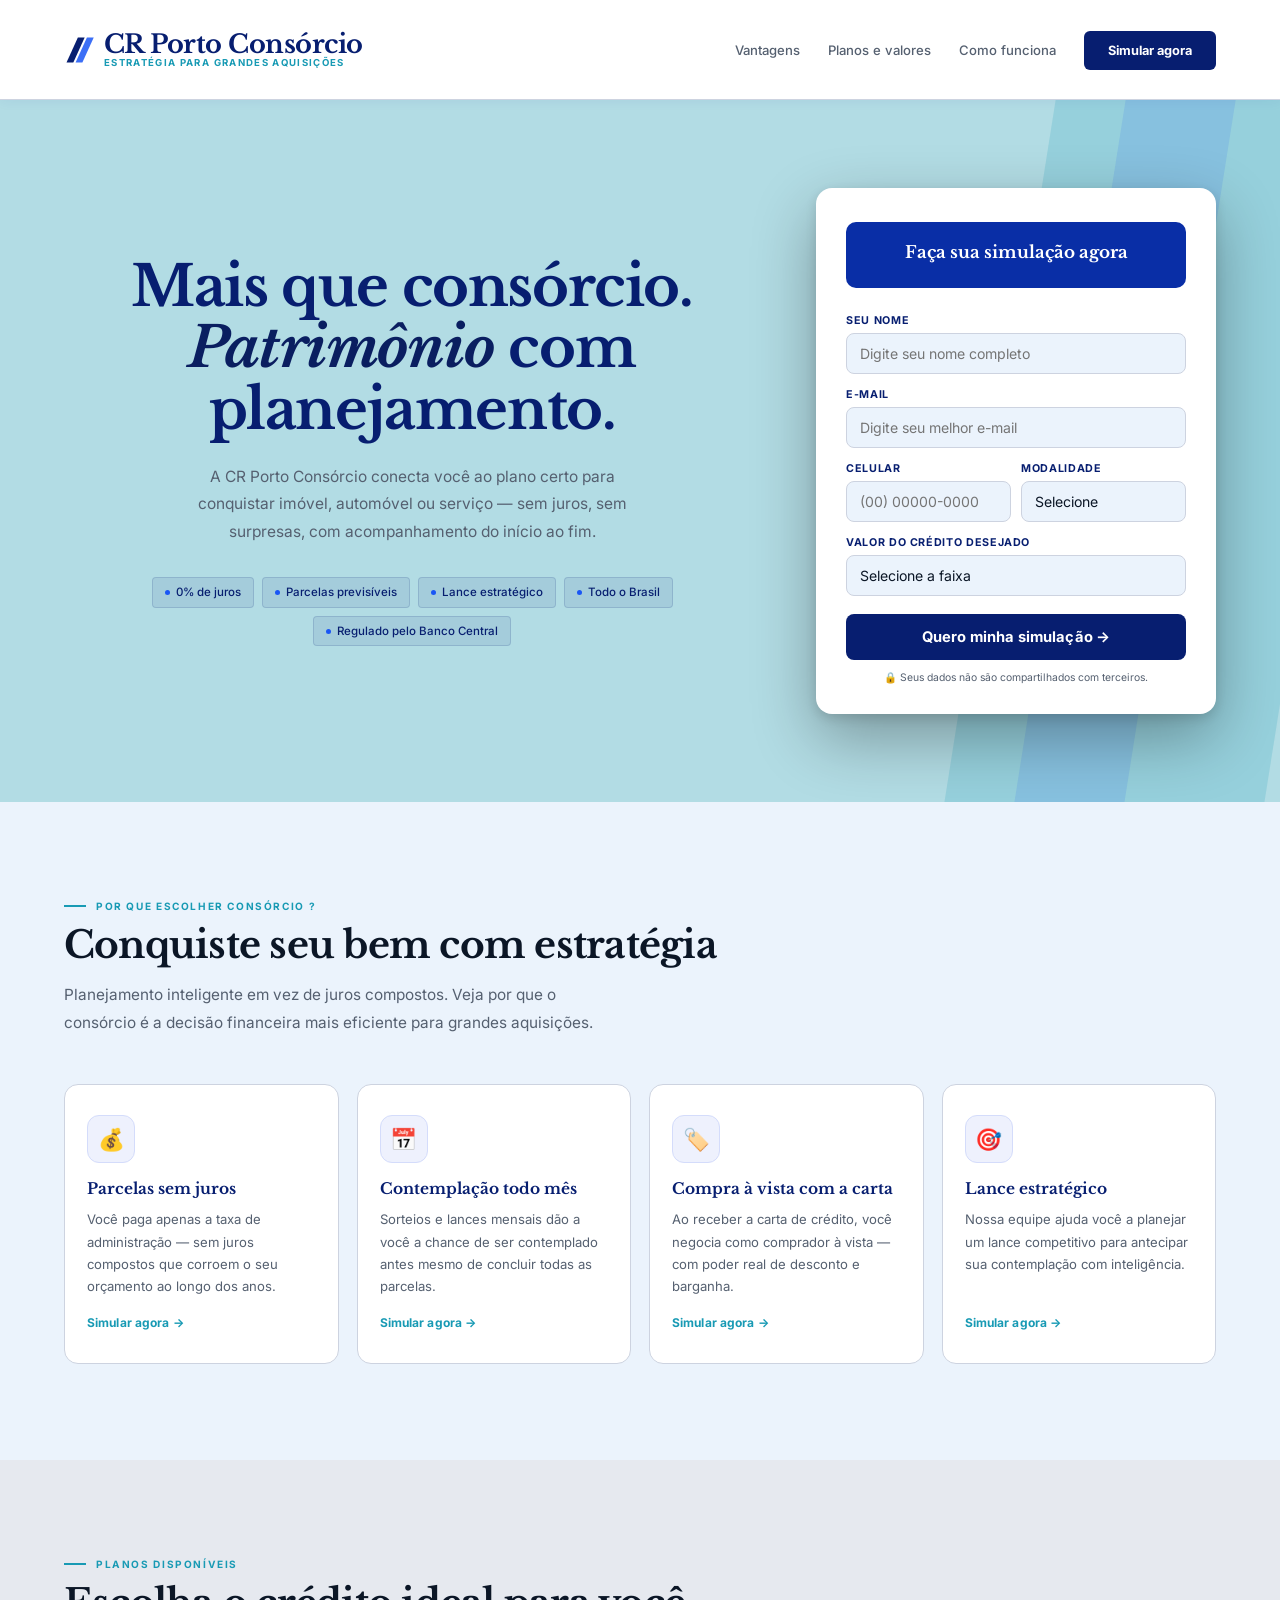
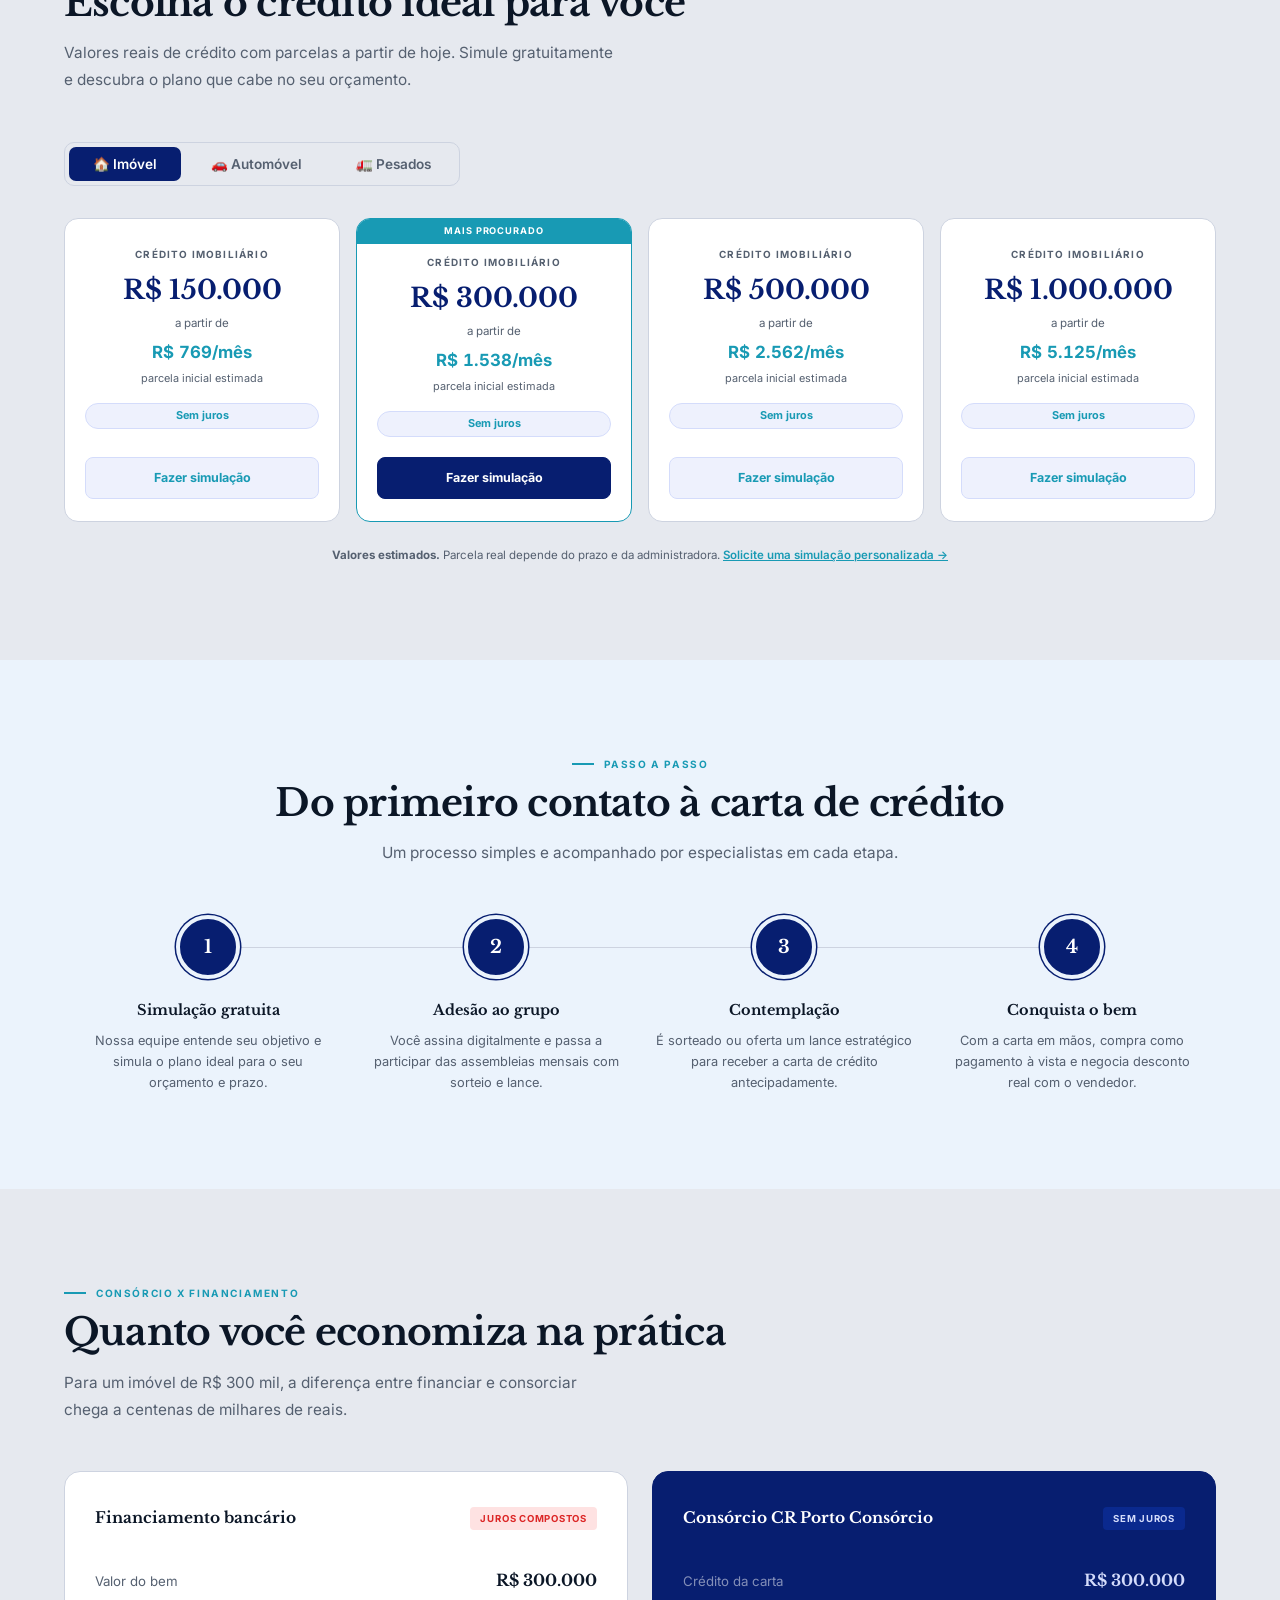
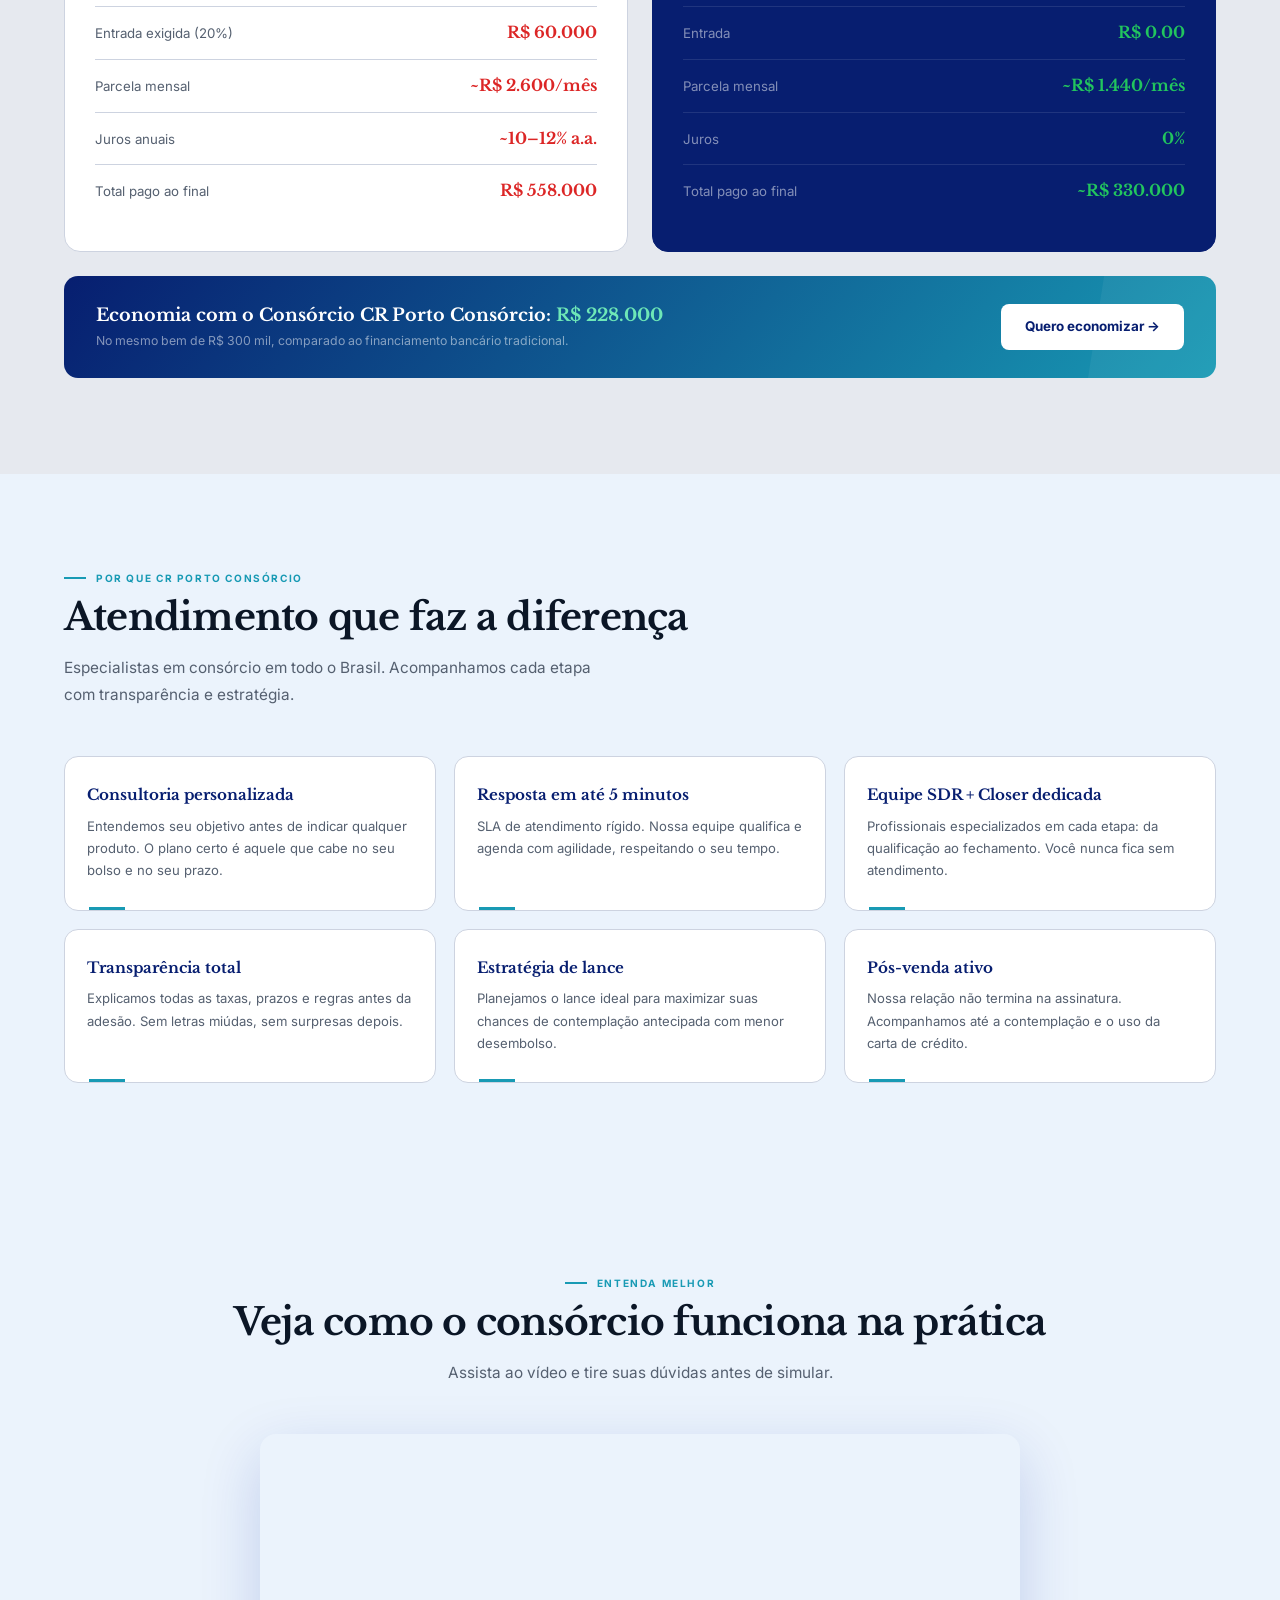
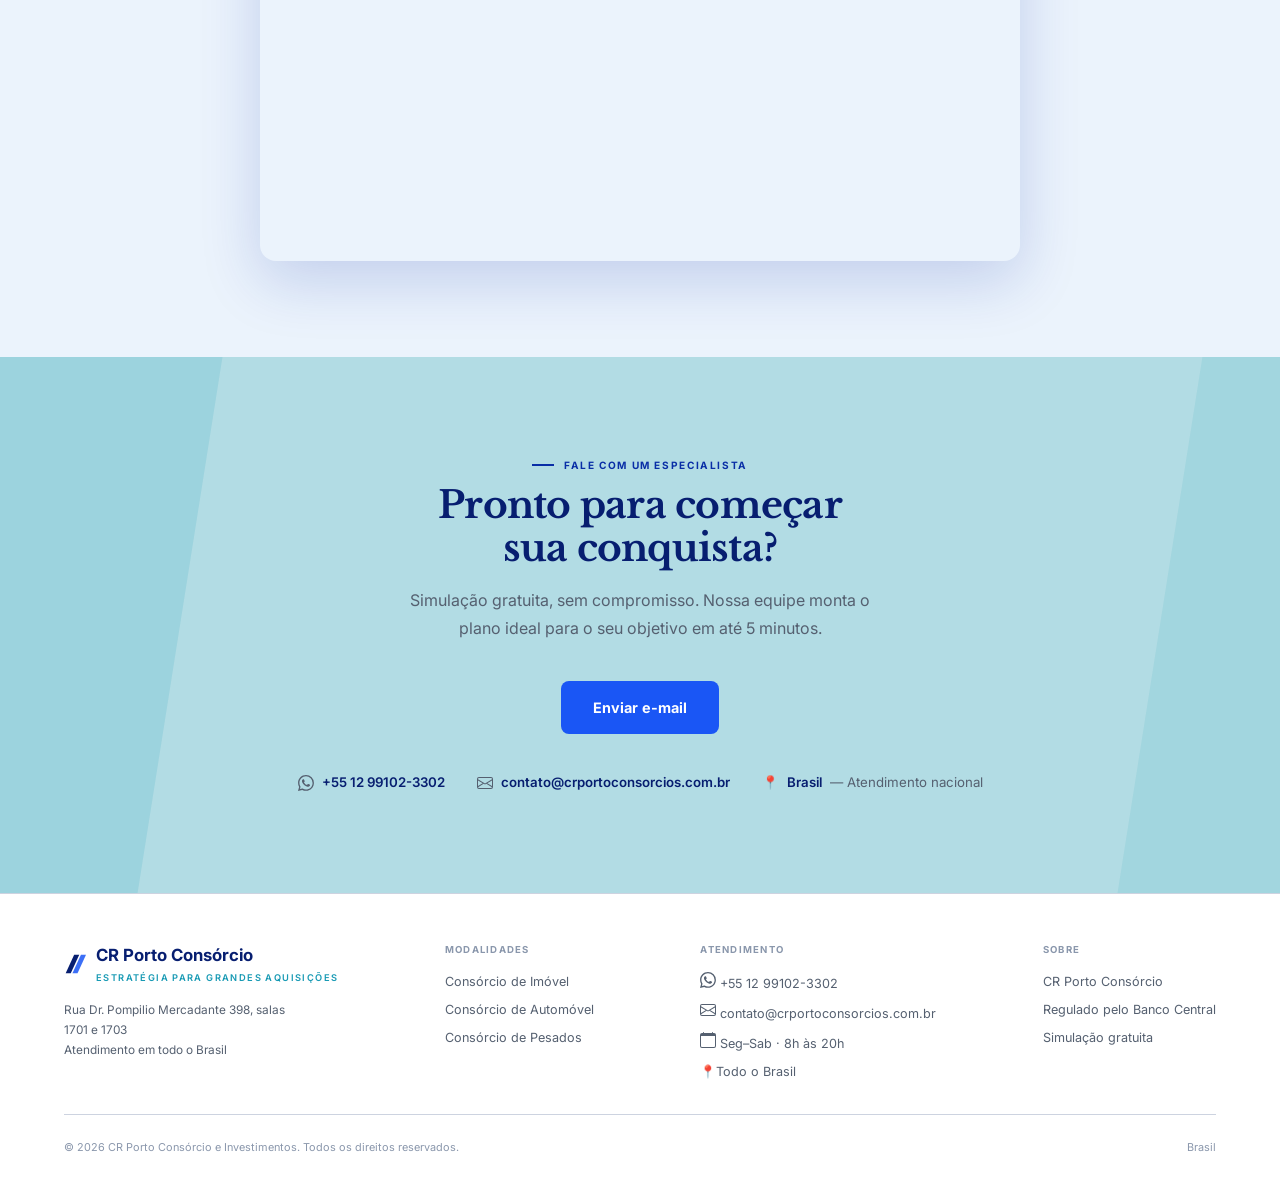
==== commit fc9e627e: "adicao de icones" ====
--- a/index.html
+++ b/index.html
@@ -1164,7 +1164,7 @@
 <section id="vantagens">
   <div class="section-inner">
     <div class="section-header">
-      <div class="eyebrow">Por que escolher consórcio</div>
+      <div class="eyebrow">Por que escolher consórcio ?</div>
       <h2>Conquiste seu bem com estratégia</h2>
       <p class="section-lead">Planejamento inteligente em vez de juros compostos. Veja por que o consórcio é a decisão financeira mais eficiente para grandes aquisições.</p>
     </div>
@@ -1251,7 +1251,7 @@
           <a href="#simulacao" class="price-cta">Fazer simulação</a>
         </div>
       </div>
-      <p class="price-note">Valores estimados. Parcela real depende do prazo e da administradora. <a href="#simulacao" style="color:var(--blue);font-weight:600">Solicite uma simulação personalizada →</a></p>
+      <p class="price-note"><b>Valores estimados.</b> Parcela real depende do prazo e da administradora. <a href="#simulacao" style="color:var(--blue);font-weight:600">Solicite uma simulação personalizada →</a></p>
     </div>
 
     <div class="price-panel" id="panel-auto">
@@ -1293,7 +1293,7 @@
           <a href="#simulacao" class="price-cta">Fazer simulação</a>
         </div>
       </div>
-      <p class="price-note">Valores estimados. Parcela real depende do prazo e da administradora. <a href="#simulacao" style="color:var(--blue);font-weight:600">Solicite uma simulação personalizada →</a></p>
+      <p class="price-note"><b>Valores estimados.</b> Parcela real depende do prazo e da administradora. <a href="#simulacao" style="color:var(--blue);font-weight:600">Solicite uma simulação personalizada →</a></p>
     </div>
 
     <div class="price-panel" id="panel-pesados">
@@ -1335,7 +1335,7 @@
           <a href="#simulacao" class="price-cta">Fazer simulação</a>
         </div>
       </div>
-      <p class="price-note">Valores estimados. Parcela real depende do prazo e da administradora. <a href="#simulacao" style="color:var(--blue);font-weight:600">Solicite uma simulação personalizada →</a></p>
+      <p class="price-note"><b>Valores estimados.</b> Parcela real depende do prazo e da administradora. <a href="#simulacao" style="color:var(--blue);font-weight:600">Solicite uma simulação personalizada →</a></p>
     </div>
   </div>
 </section>
@@ -1379,7 +1379,7 @@
     <div class="section-header">
       <div class="eyebrow">Consórcio x Financiamento</div>
       <h2>Quanto você economiza na prática</h2>
-      <p class="section-lead">Para um imóvel de R$ 300 mil, a diferença entre financiar e consorcivar chega a centenas de milhares de reais.</p>
+      <p class="section-lead">Para um imóvel de R$ 300 mil, a diferença entre financiar e consorciar chega a centenas de milhares de reais.</p>
     </div>
     <div class="comp-wrap">
       <div class="comp-card comp-bad">
@@ -1422,7 +1422,7 @@
           </div>
           <div class="comp-row">
             <span class="comp-row-label">Entrada</span>
-            <span class="comp-row-val">R$ 0</span>
+            <span class="comp-row-val">R$ 0.00</span>
           </div>
           <div class="comp-row">
             <span class="comp-row-label">Parcela mensal</span>
@@ -1520,8 +1520,12 @@
       <a href="mailto:contato@crportoconsorcios.com.br" class="btn-primary">Enviar e-mail</a>
     </div>
     <div class="contact-row">
-      <div class="contact-item">📱 <strong>+55 12 99102-3302</strong></div>
-      <div class="contact-item">📧 <strong>contato@crportoconsorcios.com.br</strong></div>
+      <div class="contact-item"><svg xmlns="http://www.w3.org/2000/svg" width="16" height="16" fill="currentColor" class="bi bi-whatsapp" viewBox="0 0 16 16">
+  <path d="M13.601 2.326A7.85 7.85 0 0 0 7.994 0C3.627 0 .068 3.558.064 7.926c0 1.399.366 2.76 1.057 3.965L0 16l4.204-1.102a7.9 7.9 0 0 0 3.79.965h.004c4.368 0 7.926-3.558 7.93-7.93A7.9 7.9 0 0 0 13.6 2.326zM7.994 14.521a6.6 6.6 0 0 1-3.356-.92l-.24-.144-2.494.654.666-2.433-.156-.251a6.56 6.56 0 0 1-1.007-3.505c0-3.626 2.957-6.584 6.591-6.584a6.56 6.56 0 0 1 4.66 1.931 6.56 6.56 0 0 1 1.928 4.66c-.004 3.639-2.961 6.592-6.592 6.592m3.615-4.934c-.197-.099-1.17-.578-1.353-.646-.182-.065-.315-.099-.445.099-.133.197-.513.646-.627.775-.114.133-.232.148-.43.05-.197-.1-.836-.308-1.592-.985-.59-.525-.985-1.175-1.103-1.372-.114-.198-.011-.304.088-.403.087-.088.197-.232.296-.346.1-.114.133-.198.198-.33.065-.134.034-.248-.015-.347-.05-.099-.445-1.076-.612-1.47-.16-.389-.323-.335-.445-.34-.114-.007-.247-.007-.38-.007a.73.73 0 0 0-.529.247c-.182.198-.691.677-.691 1.654s.71 1.916.81 2.049c.098.133 1.394 2.132 3.383 2.992.47.205.84.326 1.129.418.475.152.904.129 1.246.08.38-.058 1.171-.48 1.338-.943.164-.464.164-.86.114-.943-.049-.084-.182-.133-.38-.232"/>
+</svg> <strong>+55 12 99102-3302</strong></div>
+      <div class="contact-item"><svg xmlns="http://www.w3.org/2000/svg" width="16" height="16" fill="currentColor" class="bi bi-envelope" viewBox="0 0 16 16">
+  <path d="M0 4a2 2 0 0 1 2-2h12a2 2 0 0 1 2 2v8a2 2 0 0 1-2 2H2a2 2 0 0 1-2-2zm2-1a1 1 0 0 0-1 1v.217l7 4.2 7-4.2V4a1 1 0 0 0-1-1zm13 2.383-4.708 2.825L15 11.105zm-.034 6.876-5.64-3.471L8 9.583l-1.326-.795-5.64 3.47A1 1 0 0 0 2 13h12a1 1 0 0 0 .966-.741M1 11.105l4.708-2.897L1 5.383z"/>
+</svg> <strong>contato@crportoconsorcios.com.br</strong></div>
       <div class="contact-item">📍 <strong>Brasil</strong> — Atendimento nacional</div>
     </div>
   </div>
@@ -1541,7 +1545,7 @@
           <div class="f-logo-tag">Estratégia para grandes aquisições</div>
         </div>
       </div>
-      <p>Rua Dr. Pompilio Mercadante, 398<br>Atendimento em todo o Brasil</p>
+      <p>Rua Dr. Pompilio Mercadante 398, salas 1701 e 1703 <br>Atendimento em todo o Brasil</p>
     </div>
     <div class="footer-col">
       <h5>Modalidades</h5>
@@ -1554,10 +1558,18 @@
     <div class="footer-col">
       <h5>Atendimento</h5>
       <ul>
-        <li>+55 12 99102-3302</li>
-        <li>contato@crportoconsorcios.com.br</li>
-        <li>Seg–Sab · 8h às 20h</li>
-        <li>Todo o Brasil</li>
+        <li><svg xmlns="http://www.w3.org/2000/svg" width="16" height="16" fill="currentColor" class="bi bi-whatsapp" viewBox="0 0 16 16">
+  <path d="M13.601 2.326A7.85 7.85 0 0 0 7.994 0C3.627 0 .068 3.558.064 7.926c0 1.399.366 2.76 1.057 3.965L0 16l4.204-1.102a7.9 7.9 0 0 0 3.79.965h.004c4.368 0 7.926-3.558 7.93-7.93A7.9 7.9 0 0 0 13.6 2.326zM7.994 14.521a6.6 6.6 0 0 1-3.356-.92l-.24-.144-2.494.654.666-2.433-.156-.251a6.56 6.56 0 0 1-1.007-3.505c0-3.626 2.957-6.584 6.591-6.584a6.56 6.56 0 0 1 4.66 1.931 6.56 6.56 0 0 1 1.928 4.66c-.004 3.639-2.961 6.592-6.592 6.592m3.615-4.934c-.197-.099-1.17-.578-1.353-.646-.182-.065-.315-.099-.445.099-.133.197-.513.646-.627.775-.114.133-.232.148-.43.05-.197-.1-.836-.308-1.592-.985-.59-.525-.985-1.175-1.103-1.372-.114-.198-.011-.304.088-.403.087-.088.197-.232.296-.346.1-.114.133-.198.198-.33.065-.134.034-.248-.015-.347-.05-.099-.445-1.076-.612-1.47-.16-.389-.323-.335-.445-.34-.114-.007-.247-.007-.38-.007a.73.73 0 0 0-.529.247c-.182.198-.691.677-.691 1.654s.71 1.916.81 2.049c.098.133 1.394 2.132 3.383 2.992.47.205.84.326 1.129.418.475.152.904.129 1.246.08.38-.058 1.171-.48 1.338-.943.164-.464.164-.86.114-.943-.049-.084-.182-.133-.38-.232"/>
+</svg>   +55 12 99102-3302</li>
+
+        <li><svg xmlns="http://www.w3.org/2000/svg" width="16" height="16" fill="currentColor" class="bi bi-envelope" viewBox="0 0 16 16">
+  <path d="M0 4a2 2 0 0 1 2-2h12a2 2 0 0 1 2 2v8a2 2 0 0 1-2 2H2a2 2 0 0 1-2-2zm2-1a1 1 0 0 0-1 1v.217l7 4.2 7-4.2V4a1 1 0 0 0-1-1zm13 2.383-4.708 2.825L15 11.105zm-.034 6.876-5.64-3.471L8 9.583l-1.326-.795-5.64 3.47A1 1 0 0 0 2 13h12a1 1 0 0 0 .966-.741M1 11.105l4.708-2.897L1 5.383z"/>
+</svg>   contato@crportoconsorcios.com.br</li>
+
+        <li><svg xmlns="http://www.w3.org/2000/svg" width="16" height="16" fill="currentColor" class="bi bi-calendar" viewBox="0 0 16 16">
+  <path d="M3.5 0a.5.5 0 0 1 .5.5V1h8V.5a.5.5 0 0 1 1 0V1h1a2 2 0 0 1 2 2v11a2 2 0 0 1-2 2H2a2 2 0 0 1-2-2V3a2 2 0 0 1 2-2h1V.5a.5.5 0 0 1 .5-.5M1 4v10a1 1 0 0 0 1 1h12a1 1 0 0 0 1-1V4z"/>
+</svg>   Seg–Sab · 8h às 20h</li>
+        <li>📍Todo o Brasil</li>
       </ul>
     </div>
     <div class="footer-col">
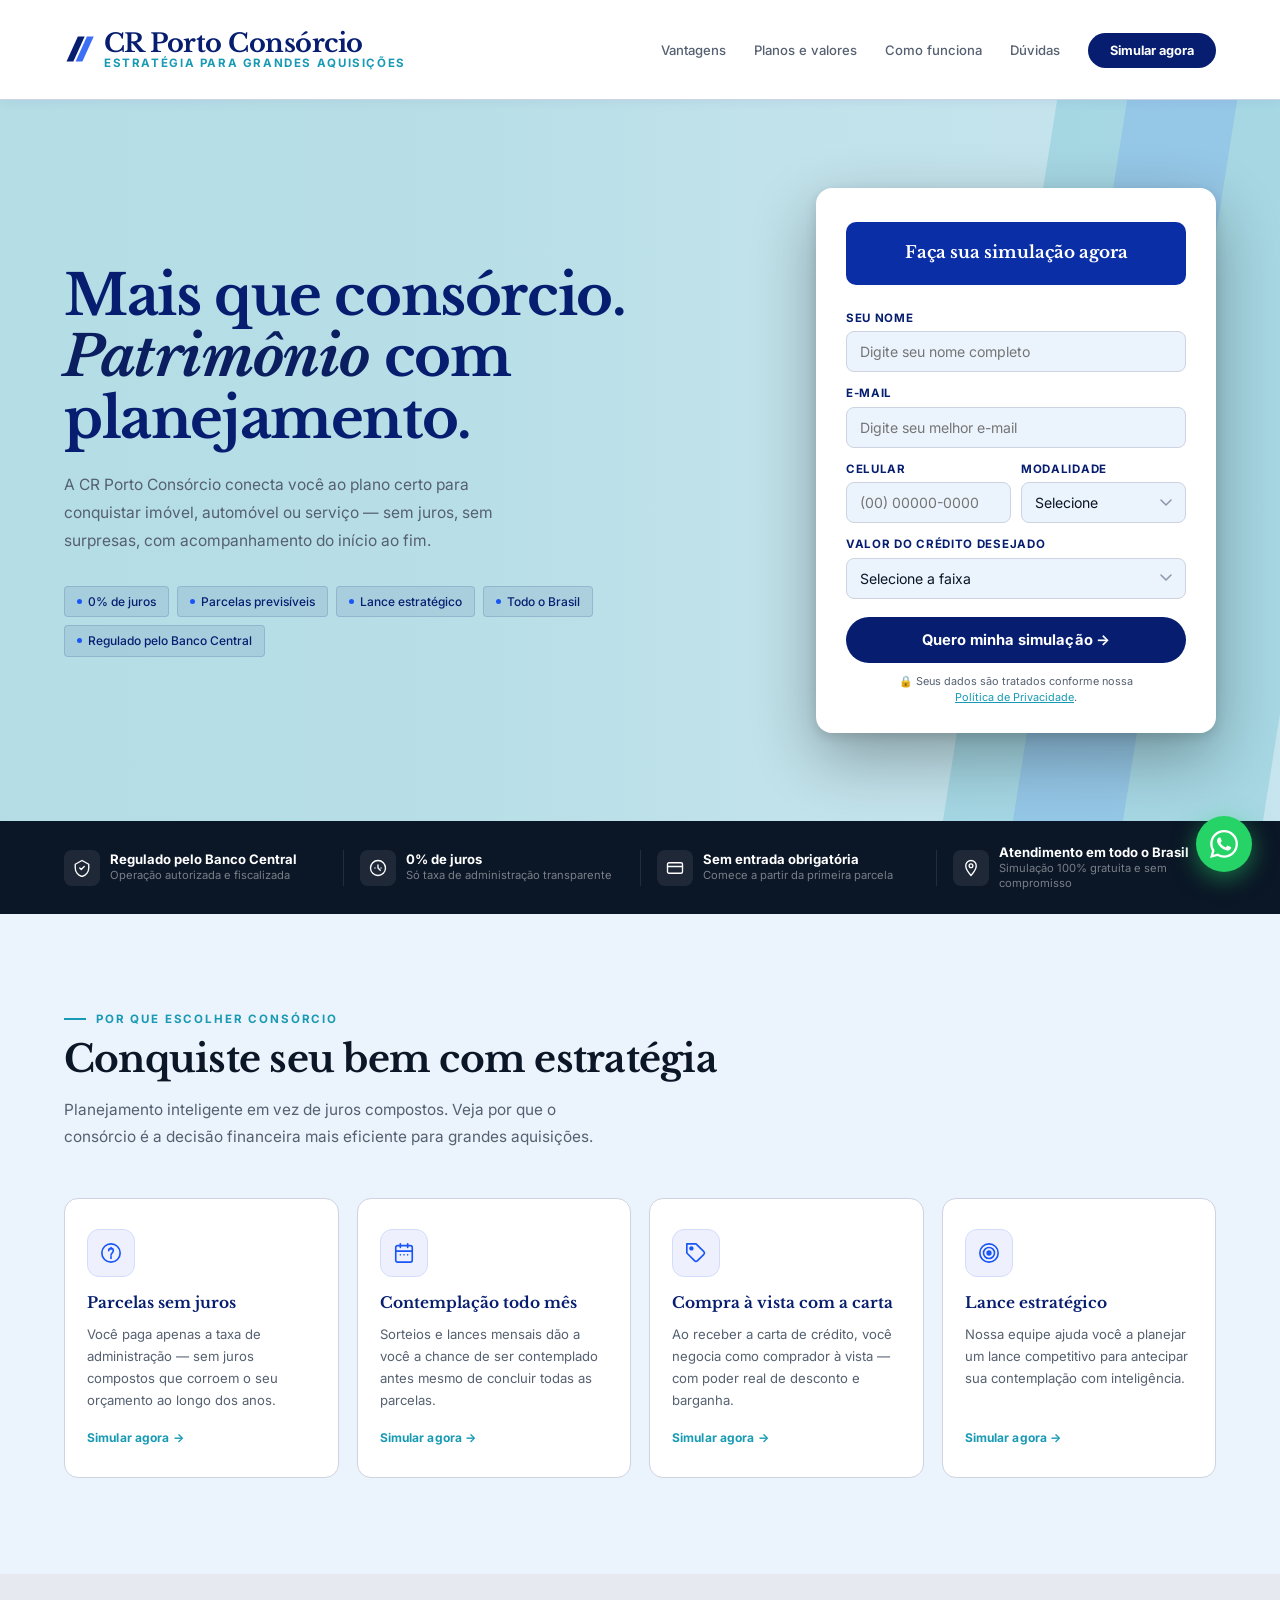
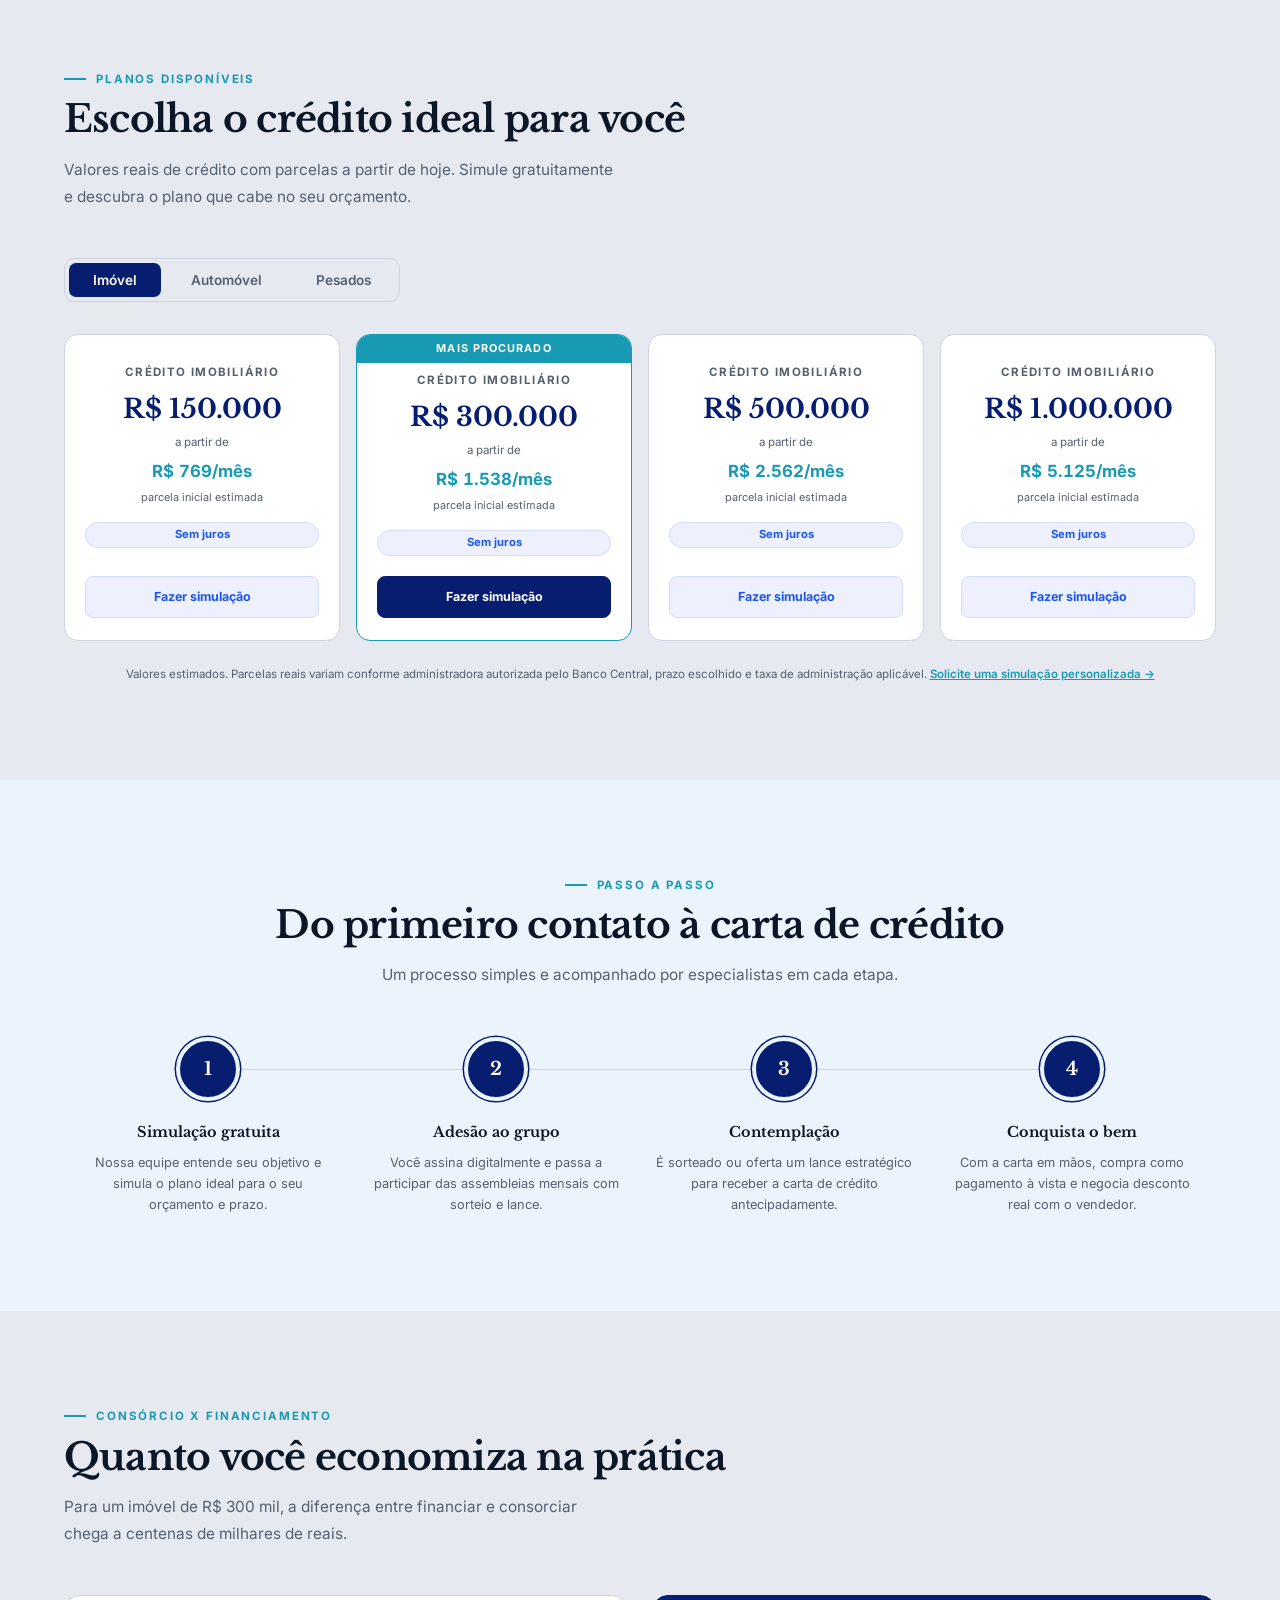
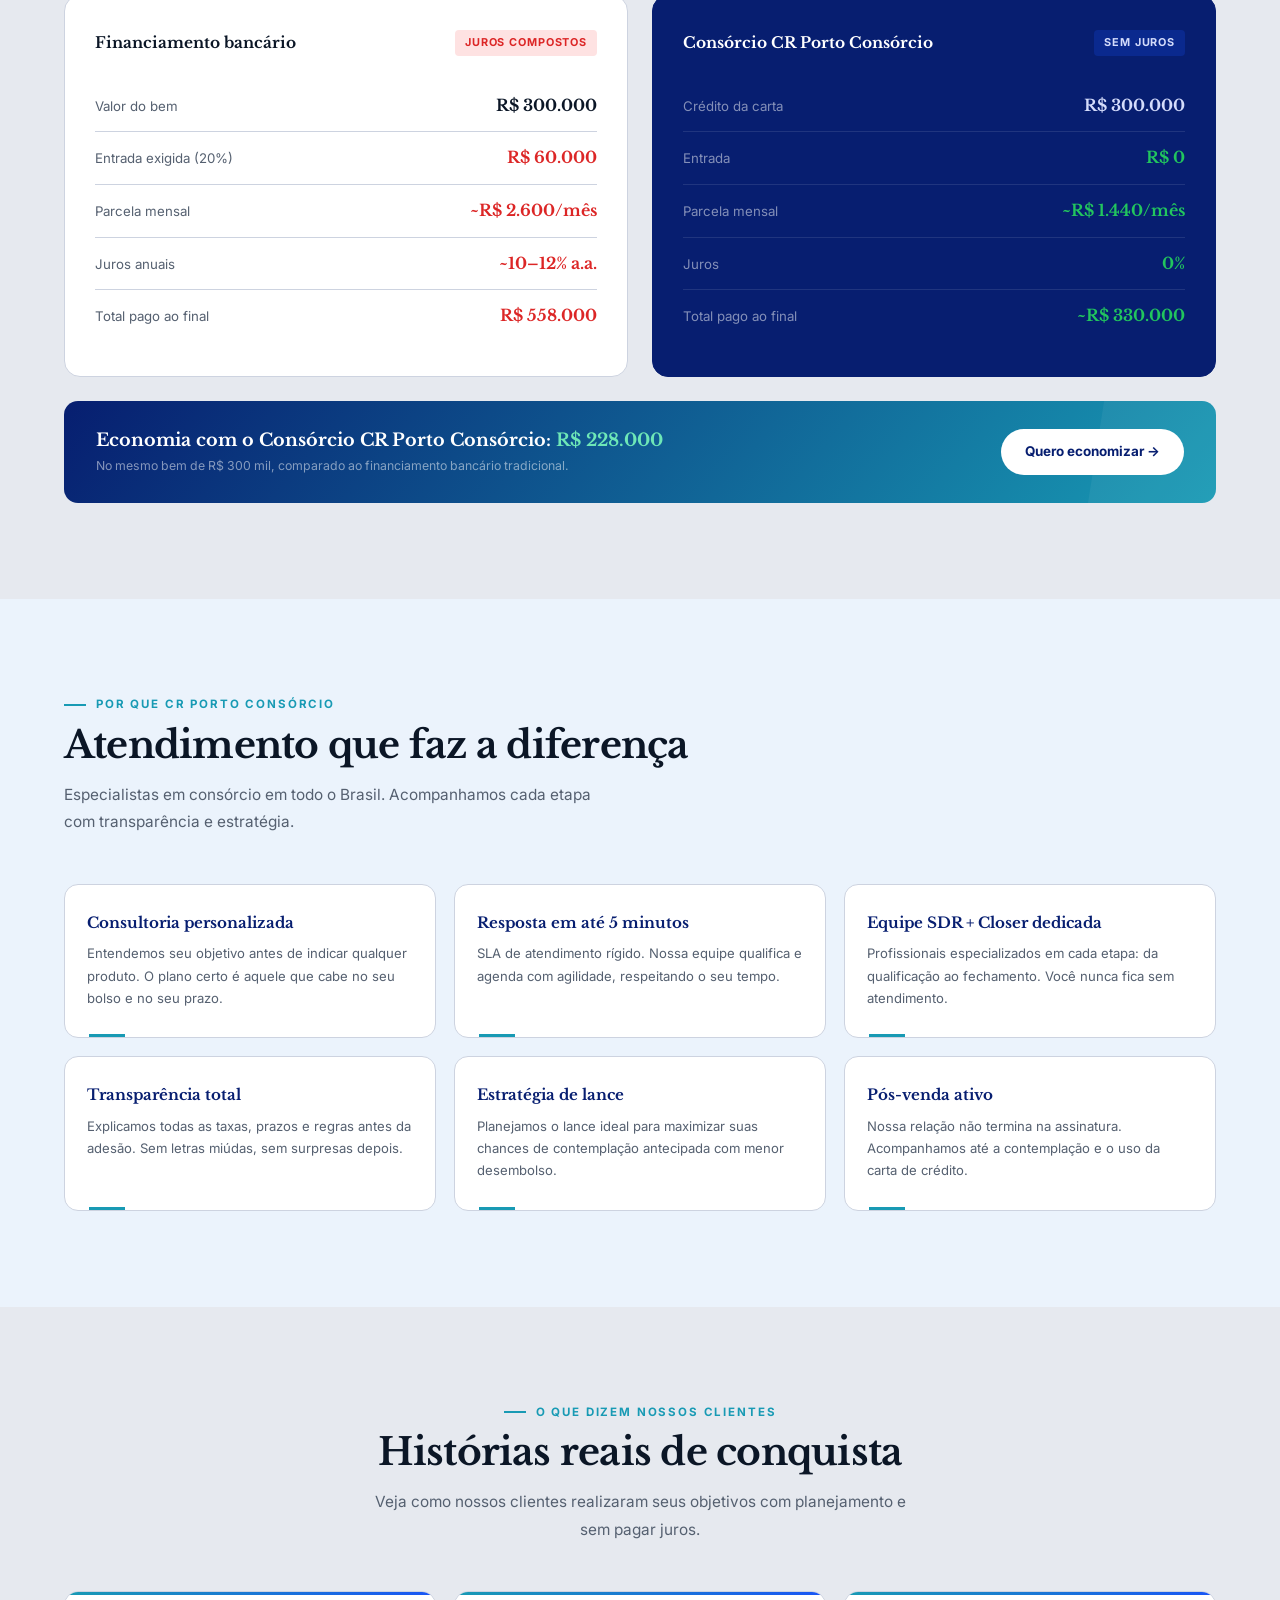
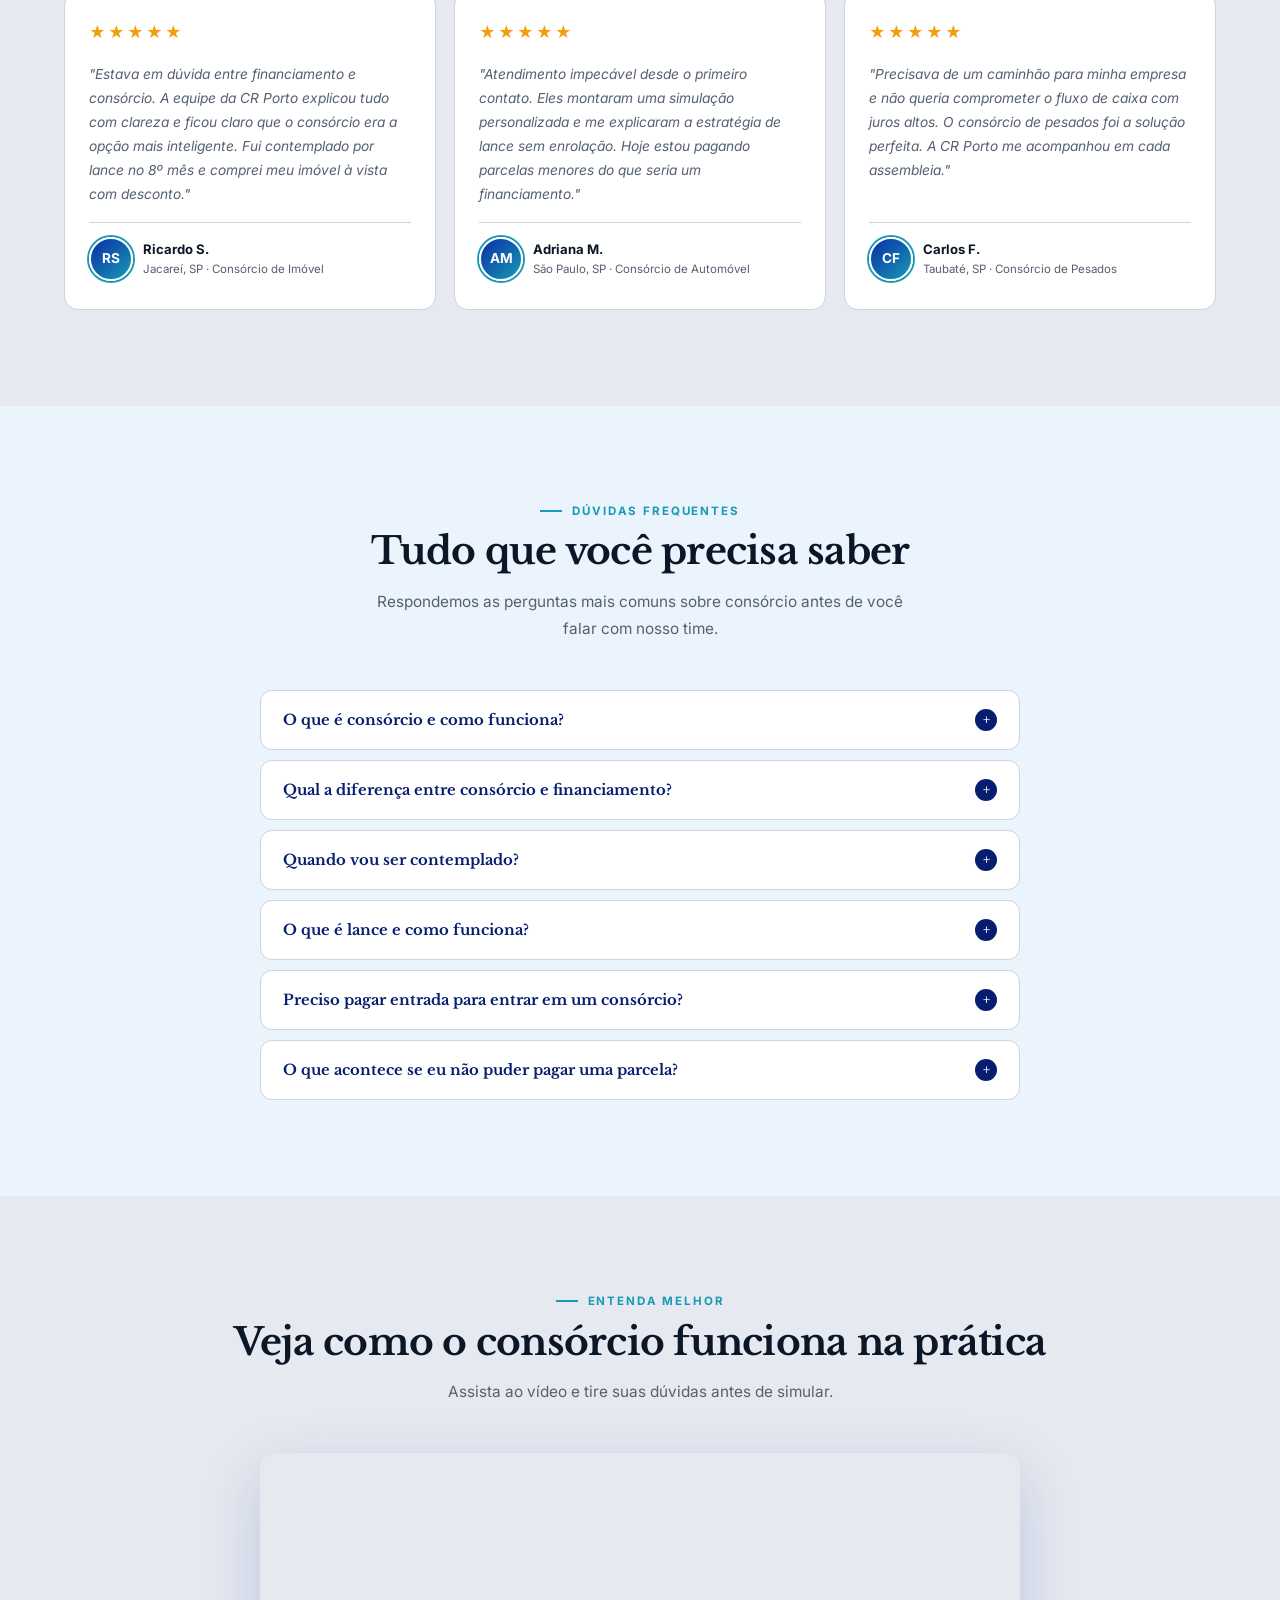
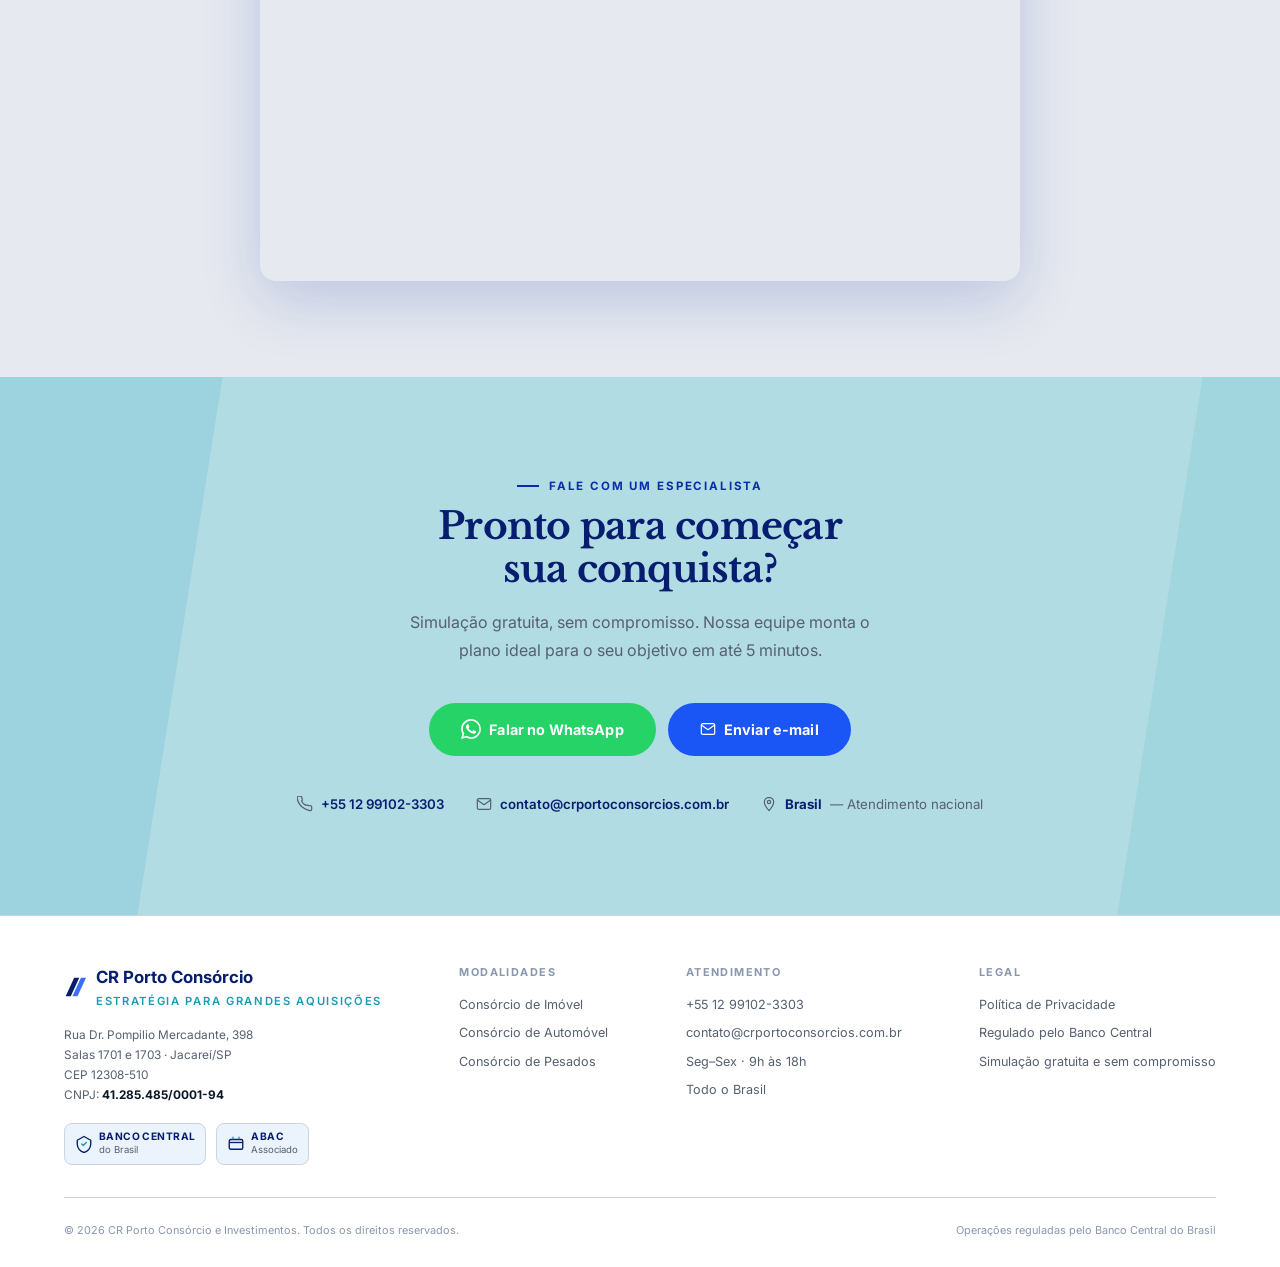
==== commit cae42ac0: "Publica site v2 (novo layout) como index.html; webhook de leads temporariamente sem destino Co-Autho" ====
--- a/index.html
+++ b/index.html
@@ -3,7 +3,8 @@
 <head>
 <meta charset="UTF-8">
 <meta name="viewport" content="width=device-width, initial-scale=1.0">
-<title>CR Porto Consórcio</title>
+<meta name="description" content="CR Porto Consórcio — consórcio de imóvel, automóvel e pesados sem juros. Simulação gratuita, atendimento em todo o Brasil. Conquiste seu bem com planejamento.">
+<title>CR Porto Consórcio | Consórcio sem juros — Imóvel, Automóvel e Pesados</title>
 <link rel="preconnect" href="https://fonts.googleapis.com">
 <link rel="stylesheet" href="https://fonts.googleapis.com/css2?family=Libre+Baskerville:ital,wght@0,400;0,700;1,400&family=Inter:wght@400;500;600;700&display=swap">
 
@@ -12,10 +13,11 @@
   :root {
     --navy:        #071E70;
     --navy-mid:    #092EA6;
-    --blue:        #189ab4;
-    --blue-vivid:  #1A56F5;
+    --teal:        #189ab4;   /* acento secundário — links, ícones */
+    --blue:        #1A56F5;   /* acento primário — CTAs, destaques */
     --blue-light:  #D4DCFB;
     --blue-faint:  #EEF1FD;
+    --hero-bg:     #B2DCE4;
     --off-white:   #EBF3FC;
     --gray-light:  #E6E9EF;
     --gray-mid:    #8A97AC;
@@ -32,8 +34,6 @@
     color-scheme: light;
   }
 
-  /* Design deliberadamente monocromático claro — não varia no dark */
-
   *, *::before, *::after { box-sizing: border-box; margin: 0; padding: 0; }
 
   body {
@@ -44,6 +44,20 @@
     overflow-x: hidden;
   }
 
+  /* ── ACESSIBILIDADE ── */
+  :focus-visible {
+    outline: 2.5px solid var(--blue);
+    outline-offset: 3px;
+    border-radius: 4px;
+  }
+
+  @media (prefers-reduced-motion: reduce) {
+    *, *::before, *::after {
+      animation-duration: .01ms !important;
+      transition-duration: .01ms !important;
+    }
+  }
+
   /* ── SVG LOGO MARK ── */
   .logo-svg { display: block; flex-shrink: 0; }
 
@@ -79,11 +93,11 @@
     letter-spacing: -0.02em;
   }
   .nav-logo-tag {
-    font-size: 0.6rem;
+    font-size: 0.72rem;
     font-weight: 700;
     letter-spacing: 0.14em;
     text-transform: uppercase;
-    color: var(--blue);
+    color: var(--teal);
   }
 
   .nav-links {
@@ -105,12 +119,12 @@
     color: var(--white) !important;
     font-weight: 700 !important;
     font-size: 0.8rem !important;
-    padding: 12px 24px;
-    border-radius: 6px;
+    padding: 10px 22px;
+    border-radius: 100px;
     white-space: nowrap;
     transition: background .18s !important;
   }
-  .nav-cta:hover { background: var(--blue) !important; }
+  .nav-cta:hover { background: var(--teal) !important; }
 
   .nav-menu-btn {
     display: none;
@@ -130,8 +144,22 @@
   }
 
   /* ── HERO ── */
+  .hero-scene {
+    position: absolute;
+    inset: 0;
+    z-index: 1;
+    pointer-events: none;
+    background: linear-gradient(
+      to right,
+      rgba(178,220,228,0.92) 0%,
+      rgba(178,220,228,0.72) 38%,
+      rgba(178,220,228,0.28) 62%,
+      rgba(178,220,228,0.08) 100%
+    );
+  }
+  /* ── HERO ── */
   .hero {
-    background: #B2DCE4;
+    background: #C8E5EE url('https://images.pexels.com/photos/12263245/pexels-photo-12263245.jpeg?auto=compress&cs=tinysrgb&w=1600&fit=crop') center/cover no-repeat;
     position: relative;
     overflow: hidden;
     padding: clamp(52px, 7vw, 88px) clamp(16px, 5vw, 64px);
@@ -142,82 +170,33 @@
     min-height: 560px;
   }
 
-  /* diagonais decorativas — o elemento gráfico da identidade visual */
   .hero-diag {
     position: absolute;
     inset: 0;
     pointer-events: none;
-    z-index: 0;
+    z-index: 2;
     overflow: hidden;
   }
   .hero-diag::before {
     content: '';
     position: absolute;
-    top: -15%;
-    right: -40px;
-    width: 320px;
-    height: 130%;
-    background: var(--blue);
+    top: -15%; right: -40px;
+    width: 320px; height: 130%;
+    background: var(--teal);
     transform: skewX(-9deg);
     opacity: .18;
   }
   .hero-diag::after {
     content: '';
     position: absolute;
-    top: -15%;
-    right: 100px;
-    width: 110px;
-    height: 130%;
-    background: var(--blue-vivid);
+    top: -15%; right: 100px;
+    width: 110px; height: 130%;
+    background: var(--blue);
     transform: skewX(-9deg);
     opacity: .12;
   }
 
   .hero-text { position: relative; z-index: 2; }
-
-  .hero-brand-mark {
-    display: flex;
-    align-items: center;
-    gap: 18px;
-    margin-bottom: 32px;
-    padding-bottom: 28px;
-    border-bottom: 1px solid rgba(7,30,112,.15);
-  }
-  .hero-brand-name {
-    font-family: var(--font-display);
-    font-size: 2rem;
-    font-weight: 700;
-    color: var(--navy);
-    letter-spacing: -.025em;
-    line-height: 1.05;
-  }
-  .hero-brand-tag {
-    font-size: .68rem;
-    font-weight: 700;
-    letter-spacing: .16em;
-    text-transform: uppercase;
-    color: var(--navy-mid);
-    margin-top: 6px;
-  }
-
-  .hero-eyebrow {
-    display: flex;
-    align-items: center;
-    gap: 10px;
-    font-size: 0.63rem;
-    font-weight: 700;
-    letter-spacing: .18em;
-    text-transform: uppercase;
-    color: var(--navy);
-    margin-bottom: 22px;
-  }
-  .hero-eyebrow::before {
-    content: '';
-    display: inline-block;
-    width: 28px; height: 2px;
-    background: var(--navy);
-    flex-shrink: 0;
-  }
 
   .hero h1 {
     font-family: var(--font-display);
@@ -255,7 +234,7 @@
     border: 1px solid rgba(7,30,112,.14);
     border-radius: 4px;
     padding: 5px 12px;
-    font-size: .72rem;
+    font-size: .75rem;
     font-weight: 500;
     color: var(--navy);
     white-space: nowrap;
@@ -263,7 +242,7 @@
   .hero-tag-dot {
     width: 5px; height: 5px;
     border-radius: 50%;
-    background: var(--blue-vivid);
+    background: var(--blue);
     flex-shrink: 0;
   }
 
@@ -287,13 +266,6 @@
     font-size: 1.05rem;
     font-weight: 700;
     color: var(--white);
-    margin-bottom: 3px;
-  }
-  .form-card-top-sub {
-    font-size: .72rem;
-    color: rgba(255,255,255,.5);
-    font-weight: 500;
-    letter-spacing: .03em;
   }
 
   .form-group {
@@ -303,7 +275,7 @@
     margin-bottom: 12px;
   }
   .form-group label {
-    font-size: .67rem;
+    font-size: .72rem;
     font-weight: 700;
     color: var(--navy);
     letter-spacing: .06em;
@@ -324,10 +296,26 @@
     -webkit-appearance: none;
     appearance: none;
   }
+  .form-group select {
+    background-image: url("data:image/svg+xml,%3Csvg xmlns='http://www.w3.org/2000/svg' width='12' height='8' viewBox='0 0 12 8'%3E%3Cpath d='M1 1l5 5 5-5' stroke='%238A97AC' stroke-width='1.5' fill='none' stroke-linecap='round' stroke-linejoin='round'/%3E%3C/svg%3E");
+    background-repeat: no-repeat;
+    background-position: right 13px center;
+    padding-right: 36px;
+  }
   .form-group input:focus,
   .form-group select:focus {
-    border-color: var(--blue);
+    border-color: var(--teal);
     background: var(--white);
+  }
+  .form-group input[aria-invalid="true"],
+  .form-group select[aria-invalid="true"] {
+    border-color: #DC2626;
+  }
+  .form-error {
+    font-size: .72rem;
+    color: #DC2626;
+    display: none;
+    margin-top: 2px;
   }
   .form-row { display: grid; grid-template-columns: 1fr 1fr; gap: 10px; }
 
@@ -339,27 +327,28 @@
     font-weight: 700;
     font-size: .92rem;
     padding: 14px;
-    border-radius: 8px;
+    border-radius: 100px;
     border: none;
     cursor: pointer;
     margin-top: 6px;
     transition: background .18s, transform .14s;
     letter-spacing: .01em;
   }
-  .btn-submit:hover { background: var(--blue); transform: translateY(-1px); }
+  .btn-submit:hover { background: var(--teal); transform: translateY(-1px); }
 
   .form-privacy {
     text-align: center;
-    font-size: .65rem;
+    font-size: .68rem;
     color: var(--fg-muted);
     margin-top: 10px;
     line-height: 1.5;
   }
+  .form-privacy a { color: var(--teal); text-decoration: underline; }
 
   /* ── TRUST STRIP ── */
   .trust-strip {
     background: var(--graphite);
-    padding: 20px clamp(16px, 5vw, 64px);
+    padding: 24px clamp(16px, 5vw, 64px);
   }
   .trust-inner {
     max-width: 1160px;
@@ -372,26 +361,29 @@
   }
   .trust-item {
     display: flex;
-    flex-direction: column;
-    align-items: center;
-    gap: 2px;
-    text-align: center;
+    align-items: center;
+    gap: 10px;
     flex: 1;
-    min-width: 80px;
-  }
-  .trust-num {
-    font-family: var(--font-display);
-    font-size: 1.4rem;
-    font-weight: 700;
-    color: var(--blue-vivid);
-    line-height: 1;
-    font-variant-numeric: tabular-nums;
-  }
-  .trust-label {
-    font-size: .65rem;
-    color: rgba(255,255,255,.4);
-    font-weight: 500;
-    letter-spacing: .03em;
+    min-width: 180px;
+  }
+  .trust-icon {
+    width: 36px; height: 36px;
+    border-radius: 8px;
+    background: rgba(255,255,255,.08);
+    display: flex; align-items: center; justify-content: center;
+    font-size: 1rem;
+    flex-shrink: 0;
+  }
+  .trust-text-title {
+    font-size: .82rem;
+    font-weight: 700;
+    color: var(--white);
+    line-height: 1.2;
+  }
+  .trust-text-sub {
+    font-size: .70rem;
+    color: rgba(255,255,255,.45);
+    line-height: 1.3;
   }
   .trust-divider {
     width: 1px; height: 36px;
@@ -413,18 +405,18 @@
     display: flex;
     align-items: center;
     gap: 10px;
-    font-size: .63rem;
+    font-size: .72rem;
     font-weight: 700;
     letter-spacing: .16em;
     text-transform: uppercase;
-    color: var(--blue);
+    color: var(--teal);
     margin-bottom: 10px;
   }
   .eyebrow::before {
     content: '';
     display: inline-block;
     width: 22px; height: 2px;
-    background: var(--blue);
+    background: var(--teal);
     flex-shrink: 0;
   }
 
@@ -469,7 +461,7 @@
     position: absolute;
     top: 0; left: 0; right: 0;
     height: 3px;
-    background: var(--blue);
+    background: var(--teal);
     transform: scaleX(0);
     transform-origin: left;
     transition: transform .25s;
@@ -501,7 +493,7 @@
     gap: 5px;
     font-size: .75rem;
     font-weight: 700;
-    color: var(--blue);
+    color: var(--teal);
     text-decoration: none;
     margin-top: 6px;
     transition: gap .18s;
@@ -560,16 +552,16 @@
   .price-card:hover {
     transform: translateY(-4px);
     box-shadow: 0 16px 40px rgba(9,46,166,.12);
-    border-color: var(--blue);
-  }
-  .price-card.popular { border-color: var(--blue); }
+    border-color: var(--teal);
+  }
+  .price-card.popular { border-color: var(--teal); }
   .price-card.popular::before {
     content: 'MAIS PROCURADO';
     position: absolute;
     top: 0; left: 0; right: 0;
-    background: var(--blue);
+    background: var(--teal);
     color: var(--white);
-    font-size: .58rem;
+    font-size: .68rem;
     font-weight: 700;
     letter-spacing: .1em;
     padding: 5px;
@@ -578,7 +570,7 @@
   .price-card.popular { padding-top: 36px; }
 
   .price-label {
-    font-size: .62rem;
+    font-size: .72rem;
     font-weight: 700;
     letter-spacing: .12em;
     text-transform: uppercase;
@@ -597,7 +589,7 @@
   .price-from { font-size: .72rem; color: var(--fg-muted); line-height: 1.4; margin-bottom: 4px; }
   .price-installment {
     font-variant-numeric: tabular-nums;
-    color: var(--blue);
+    color: var(--teal);
     font-weight: 700;
     font-size: 1.05rem;
   }
@@ -607,7 +599,7 @@
     background: var(--blue-faint);
     color: var(--blue);
     border: 1px solid var(--blue-light);
-    font-size: .68rem;
+    font-size: .70rem;
     font-weight: 700;
     padding: 3px 10px;
     border-radius: 100px;
@@ -627,13 +619,13 @@
     transition: background .18s, color .18s;
     margin-top: auto;
   }
-  .price-cta:hover { background: var(--blue); color: var(--white); border-color: var(--blue); }
+  .price-cta:hover { background: var(--teal); color: var(--white); border-color: var(--teal); }
   .price-card.popular .price-cta {
     background: var(--navy);
     color: var(--white);
     border-color: var(--navy);
   }
-  .price-card.popular .price-cta:hover { background: var(--blue); border-color: var(--blue); }
+  .price-card.popular .price-cta:hover { background: var(--teal); border-color: var(--teal); }
   .price-note {
     font-size: .72rem;
     color: var(--fg-muted);
@@ -707,10 +699,7 @@
     border: 1px solid var(--border);
   }
   .comp-card.comp-bad { background: var(--white); }
-  .comp-card.comp-good {
-    background: var(--navy);
-    border-color: var(--navy);
-  }
+  .comp-card.comp-good { background: var(--navy); border-color: var(--navy); }
   .comp-header {
     display: flex;
     align-items: center;
@@ -725,7 +714,7 @@
   .comp-bad .comp-title { color: var(--fg); }
   .comp-good .comp-title { color: var(--white); }
   .comp-badge {
-    font-size: .6rem;
+    font-size: .68rem;
     font-weight: 700;
     letter-spacing: .08em;
     text-transform: uppercase;
@@ -760,7 +749,7 @@
 
   .comp-saving {
     grid-column: 1 / -1;
-    background: linear-gradient(130deg, var(--navy) 0%, var(--blue) 100%);
+    background: linear-gradient(130deg, var(--navy) 0%, var(--teal) 100%);
     border-radius: 14px;
     padding: 28px 32px;
     display: flex;
@@ -797,7 +786,7 @@
     font-weight: 700;
     font-size: .84rem;
     padding: 12px 24px;
-    border-radius: 8px;
+    border-radius: 100px;
     text-decoration: none;
     white-space: nowrap;
     transition: opacity .18s;
@@ -828,7 +817,7 @@
     position: absolute;
     bottom: 0; left: 24px;
     width: 36px; height: 3px;
-    background: var(--blue);
+    background: var(--teal);
   }
   .why-card h4 {
     font-family: var(--font-display);
@@ -840,9 +829,117 @@
   }
   .why-card p { font-size: .82rem; color: var(--fg-muted); line-height: 1.7; }
 
+  /* ── DEPOIMENTOS ── */
+  .testi-grid {
+    display: grid;
+    grid-template-columns: repeat(3, 1fr);
+    gap: 18px;
+  }
+  .testi-card {
+    background: var(--white);
+    border: 1px solid var(--border);
+    border-radius: 14px;
+    padding: 28px 24px;
+    display: flex;
+    flex-direction: column;
+    gap: 16px;
+    position: relative;
+    overflow: hidden;
+  }
+  .testi-card::before {
+    content: '';
+    position: absolute;
+    top: 0; left: 0; right: 0;
+    height: 3px;
+    background: linear-gradient(90deg, var(--teal), var(--blue));
+  }
+  .testi-stars { color: #F59E0B; font-size: 1rem; letter-spacing: 2px; }
+  .testi-text {
+    font-size: .86rem;
+    color: var(--fg-muted);
+    line-height: 1.75;
+    flex: 1;
+    font-style: italic;
+  }
+  .testi-author {
+    display: flex;
+    align-items: center;
+    gap: 10px;
+    border-top: 1px solid var(--border);
+    padding-top: 14px;
+  }
+  .testi-avatar {
+    width: 44px; height: 44px;
+    border-radius: 50%;
+    background: linear-gradient(135deg, var(--navy-mid), var(--teal));
+    border: 2px solid var(--white);
+    box-shadow: 0 0 0 2px var(--teal);
+    display: flex; align-items: center; justify-content: center;
+    font-weight: 700;
+    font-size: .85rem;
+    color: var(--white);
+    flex-shrink: 0;
+  }
+  .testi-name { font-size: .82rem; font-weight: 700; color: var(--fg); }
+  .testi-city { font-size: .72rem; color: var(--fg-muted); }
+
+  /* ── FAQ ── */
+  .faq-list {
+    display: flex;
+    flex-direction: column;
+    gap: 10px;
+    max-width: 760px;
+    margin: 0 auto;
+  }
+  .faq-item {
+    background: var(--white);
+    border: 1px solid var(--border);
+    border-radius: 12px;
+    overflow: hidden;
+  }
+  .faq-q {
+    width: 100%;
+    background: none;
+    border: none;
+    cursor: pointer;
+    display: flex;
+    align-items: center;
+    justify-content: space-between;
+    padding: 18px 22px;
+    gap: 16px;
+    text-align: left;
+    font-family: var(--font-display);
+    font-size: .92rem;
+    font-weight: 700;
+    color: var(--navy);
+    transition: background .15s;
+  }
+  .faq-q:hover { background: var(--blue-faint); }
+  .faq-q[aria-expanded="true"] { background: var(--blue-faint); }
+  .faq-icon {
+    width: 22px; height: 22px;
+    border-radius: 50%;
+    background: var(--navy);
+    color: var(--white);
+    display: flex; align-items: center; justify-content: center;
+    font-size: .8rem;
+    flex-shrink: 0;
+    transition: transform .2s;
+    line-height: 1;
+  }
+  .faq-q[aria-expanded="true"] .faq-icon { transform: rotate(45deg); }
+  .faq-a {
+    display: none;
+    padding: 0 22px 18px;
+    font-size: .84rem;
+    color: var(--fg-muted);
+    line-height: 1.75;
+  }
+  .faq-a.open { display: block; }
+
   /* ── CTA ── */
   .cta-section {
-    background: #B2DCE4;
+    background: var(--hero-bg);
     padding: clamp(64px, 8vw, 100px) clamp(16px, 5vw, 64px);
     text-align: center;
     position: relative;
@@ -853,7 +950,7 @@
     position: absolute;
     top: -20%; left: -60px;
     width: 240px; height: 140%;
-    background: var(--blue);
+    background: var(--teal);
     transform: skewX(-9deg);
     opacity: .14;
     pointer-events: none;
@@ -863,7 +960,7 @@
     position: absolute;
     top: -20%; right: -60px;
     width: 180px; height: 140%;
-    background: var(--blue);
+    background: var(--teal);
     transform: skewX(-9deg);
     opacity: .1;
     pointer-events: none;
@@ -887,36 +984,41 @@
     margin-bottom: 38px;
   }
   .btn-primary {
-    background: var(--blue-vivid);
+    background: var(--blue);
     color: var(--white);
     font-family: var(--font-body);
     font-weight: 700;
     font-size: .9rem;
     padding: 15px 32px;
-    border-radius: 8px;
+    border-radius: 100px;
     border: none;
     cursor: pointer;
     text-decoration: none;
-    display: inline-block;
+    display: inline-flex;
+    align-items: center;
+    gap: 8px;
     transition: transform .15s, box-shadow .15s;
     letter-spacing: .01em;
   }
   .btn-primary:hover { transform: translateY(-2px); box-shadow: 0 10px 30px rgba(18,68,212,.45); }
-  .btn-outline {
-    background: transparent;
-    color: var(--navy);
+  .btn-whatsapp {
+    background: #25D366;
+    color: var(--white);
     font-family: var(--font-body);
-    font-weight: 600;
+    font-weight: 700;
     font-size: .9rem;
-    padding: 14px 30px;
-    border-radius: 8px;
-    border: 1.5px solid var(--navy);
+    padding: 15px 32px;
+    border-radius: 100px;
+    border: none;
     cursor: pointer;
     text-decoration: none;
-    display: inline-block;
-    transition: border-color .18s, background .18s;
-  }
-  .btn-outline:hover { background: rgba(7,30,112,.08); }
+    display: inline-flex;
+    align-items: center;
+    gap: 8px;
+    transition: transform .15s, box-shadow .15s;
+    letter-spacing: .01em;
+  }
+  .btn-whatsapp:hover { transform: translateY(-2px); box-shadow: 0 10px 30px rgba(37,211,102,.4); }
 
   .contact-row {
     display: flex;
@@ -931,7 +1033,13 @@
     color: var(--fg-muted);
     font-size: .83rem;
   }
-  .contact-item strong { color: var(--navy); font-weight: 600; }
+  .contact-item a {
+    color: var(--navy);
+    font-weight: 600;
+    text-decoration: none;
+    transition: color .18s;
+  }
+  .contact-item a:hover { color: var(--teal); text-decoration: underline; }
 
   /* ── FOOTER ── */
   footer {
@@ -952,11 +1060,13 @@
     margin-bottom: 24px;
   }
   .f-logo-name { font-family: var(--font-body); font-size: 1.05rem; font-weight: 700; color: var(--navy); }
-  .f-logo-tag { font-size: .58rem; font-weight: 600; letter-spacing: .15em; text-transform: uppercase; color: var(--blue); margin-top: 2px; }
+  .f-logo-tag { font-size: .70rem; font-weight: 600; letter-spacing: .15em; text-transform: uppercase; color: var(--teal); margin-top: 2px; }
   .footer-brand p { font-size: .74rem; color: var(--fg-muted); margin-top: 14px; max-width: 230px; line-height: 1.7; }
-  .footer-col h5 { font-size: .6rem; font-weight: 700; letter-spacing: .13em; text-transform: uppercase; color: var(--gray-mid); margin-bottom: 14px; }
+  .footer-col h5 { font-size: .68rem; font-weight: 700; letter-spacing: .13em; text-transform: uppercase; color: var(--gray-mid); margin-bottom: 14px; }
   .footer-col ul { list-style: none; display: flex; flex-direction: column; gap: 8px; }
   .footer-col li { font-size: .79rem; color: var(--fg-muted); }
+  .footer-col a { color: var(--fg-muted); text-decoration: none; transition: color .18s; }
+  .footer-col a:hover { color: var(--navy); text-decoration: underline; }
   .footer-bottom {
     max-width: 1160px; margin: 0 auto;
     font-size: .68rem;
@@ -965,7 +1075,30 @@
     justify-content: space-between;
     flex-wrap: wrap;
     gap: 8px;
-  }
+    align-items: center;
+  }
+  .footer-bottom a { color: var(--teal); text-decoration: underline; }
+
+  /* ── SELOS INSTITUCIONAIS ── */
+  .footer-seals {
+    display: flex;
+    gap: 10px;
+    flex-wrap: wrap;
+    margin-top: 18px;
+    align-items: center;
+  }
+  .seal-badge {
+    display: flex;
+    align-items: center;
+    gap: 6px;
+    border: 1px solid var(--border);
+    border-radius: 8px;
+    padding: 6px 10px;
+    background: var(--off-white);
+  }
+  .seal-badge svg { flex-shrink: 0; }
+  .seal-badge-text { font-size: .64rem; font-weight: 700; color: var(--navy); line-height: 1.2; text-transform: uppercase; letter-spacing: .04em; }
+  .seal-badge-sub { font-size: .60rem; color: var(--fg-muted); font-weight: 400; text-transform: none; letter-spacing: 0; }
 
   /* ── FORM SUCCESS ── */
   .form-success {
@@ -975,6 +1108,83 @@
   .form-success-icon { font-size: 2.4rem; margin-bottom: 12px; }
   .form-success h4 { font-family: var(--font-display); font-size: 1.05rem; color: var(--navy); margin-bottom: 6px; }
   .form-success p { font-size: .8rem; color: var(--fg-muted); line-height: 1.6; }
+
+  /* ── WHATSAPP FLOAT ── */
+  .whatsapp-float {
+    position: fixed;
+    bottom: 28px;
+    right: 28px;
+    z-index: 300;
+    width: 56px; height: 56px;
+    border-radius: 50%;
+    background: #25D366;
+    box-shadow: 0 6px 24px rgba(37,211,102,.5);
+    display: flex; align-items: center; justify-content: center;
+    text-decoration: none;
+    transition: transform .2s, box-shadow .2s;
+  }
+  .whatsapp-float:hover { transform: scale(1.08); box-shadow: 0 10px 32px rgba(37,211,102,.6); }
+  .whatsapp-float svg { width: 28px; height: 28px; fill: white; }
+
+  /* ── MODAL PRIVACIDADE ── */
+  .modal-overlay {
+    display: none;
+    position: fixed;
+    inset: 0;
+    background: rgba(0,0,0,.55);
+    z-index: 400;
+    align-items: center;
+    justify-content: center;
+    padding: 16px;
+  }
+  .modal-overlay.open { display: flex; }
+  .modal-box {
+    background: var(--white);
+    border-radius: 16px;
+    padding: 36px 32px 28px;
+    max-width: 600px;
+    width: 100%;
+    max-height: 85vh;
+    overflow-y: auto;
+    position: relative;
+  }
+  .modal-close {
+    position: absolute;
+    top: 16px; right: 16px;
+    background: var(--gray-light);
+    border: none;
+    border-radius: 50%;
+    width: 32px; height: 32px;
+    cursor: pointer;
+    font-size: 1rem;
+    display: flex; align-items: center; justify-content: center;
+    color: var(--fg-muted);
+    transition: background .15s;
+  }
+  .modal-close:hover { background: var(--border); }
+  .modal-box h3 {
+    font-family: var(--font-display);
+    font-size: 1.2rem;
+    color: var(--navy);
+    margin-bottom: 18px;
+    padding-right: 32px;
+    line-height: 1.3;
+  }
+  .modal-box h4 {
+    font-size: .82rem;
+    font-weight: 700;
+    color: var(--navy);
+    margin: 18px 0 6px;
+    text-transform: uppercase;
+    letter-spacing: .06em;
+  }
+  .modal-box p, .modal-box li {
+    font-size: .82rem;
+    color: var(--fg-muted);
+    line-height: 1.75;
+  }
+  .modal-box ul { padding-left: 18px; margin-top: 6px; }
+  .modal-box li { margin-bottom: 4px; }
 
   /* ── RESPONSIVE ── */
   @media (max-width: 1000px) {
@@ -983,7 +1193,10 @@
     .steps { grid-template-columns: 1fr 1fr; gap: 32px; }
     .steps::before { display: none; }
     .why-grid { grid-template-columns: 1fr 1fr; }
+    .testi-grid { grid-template-columns: 1fr 1fr; }
     .comp-wrap { grid-template-columns: 1fr; }
+    .trust-inner { gap: 12px; }
+    .trust-divider { display: none; }
   }
 
   @media (max-width: 860px) {
@@ -997,7 +1210,7 @@
       left: 0; right: 0;
       background: var(--white);
       flex-direction: column;
-      padding: 16px 35px 20px;
+      padding: 16px 24px 20px;
       border-top: 1px solid var(--border);
       box-shadow: 0 8px 24px rgba(0,0,0,.08);
       gap: 4px;
@@ -1006,59 +1219,48 @@
     .nav-links.nav-open { display: flex; }
     .nav-links a { padding: 10px 0; font-size: .9rem; border-bottom: 1px solid var(--gray-light); }
     .nav-links li:last-child a { border-bottom: none; }
-    .nav-cta { margin-top: 8px; text-align: center; border-radius: 6px !important; padding: 16px !important; }
+    .nav-cta { margin-top: 8px; text-align: center; border-radius: 6px !important; padding: 12px !important; }
     .nav-menu-btn { display: flex; }
     nav { position: sticky; }
   }
 
-  /* ── MOBILE ── */
   @media (max-width: 600px) {
-    nav {
-      height: 68px;
-      padding: 0 16px;
-    }
+    nav { height: 68px; padding: 0 16px; }
     .nav-logo-name { font-size: 1.15rem; }
-
-    .hero {
-      padding: 36px 16px 40px;
-      gap: 28px;
-    }
+    .hero { padding: 36px 16px 40px; gap: 28px; }
     .hero h1 { font-size: 2rem; }
     .hero-sub { font-size: .9rem; }
     .hero-tags { gap: 6px; }
-    .hero-tag { font-size: .68rem; padding: 4px 10px; }
-
+    .hero-tag { font-size: .70rem; padding: 4px 10px; }
     .form-card { padding: 24px 16px 20px; }
     .form-card-top { padding: 14px 16px; }
     .form-row { grid-template-columns: 1fr; }
-
     section { padding: 40px 16px; }
-
     .vant-grid { grid-template-columns: 1fr; }
     .price-grid { grid-template-columns: 1fr; }
     .price-tabs { flex-wrap: wrap; width: 100%; }
     .price-tab { flex: 1; text-align: center; font-size: .78rem; padding: 8px 10px; }
-
     .steps { grid-template-columns: 1fr; gap: 28px; }
     .step { flex-direction: row; text-align: left; gap: 16px; align-items: flex-start; }
     .step-num { width: 44px; height: 44px; font-size: .95rem; flex-shrink: 0; margin-bottom: 0; }
-
     .why-grid { grid-template-columns: 1fr; }
+    .testi-grid { grid-template-columns: 1fr; }
     .comp-wrap { grid-template-columns: 1fr; }
     .comp-card { padding: 24px 18px; }
     .comp-saving { padding: 20px 18px; flex-direction: column; gap: 16px; }
-
     .cta-section { padding: 48px 16px; }
     .cta-btns { flex-direction: column; align-items: center; }
-    .btn-primary, .btn-outline { width: 100%; text-align: center; }
+    .btn-primary, .btn-whatsapp { width: 100%; justify-content: center; }
     .contact-row { flex-direction: column; gap: 12px; align-items: center; }
-
     footer { padding: 36px 16px 24px; }
     .footer-inner { flex-direction: column; gap: 28px; }
     .footer-bottom { flex-direction: column; text-align: center; gap: 4px; }
-
     h2 { font-size: 1.5rem; }
     .section-header { margin-bottom: 28px; }
+    .trust-strip { padding: 16px; }
+    .trust-item { min-width: 140px; }
+    .whatsapp-float { bottom: 20px; right: 16px; }
+    .modal-box { padding: 28px 20px 24px; }
   }
 
   @media (max-width: 380px) {
@@ -1085,19 +1287,22 @@
     <li><a href="#vantagens">Vantagens</a></li>
     <li><a href="#planos">Planos e valores</a></li>
     <li><a href="#como-funciona">Como funciona</a></li>
+    <li><a href="#faq">Dúvidas</a></li>
     <li><a href="#simulacao" class="nav-cta">Simular agora</a></li>
   </ul>
-  <button class="nav-menu-btn" aria-label="Menu"><span></span><span></span><span></span></button>
+  <button class="nav-menu-btn" aria-label="Menu" aria-expanded="false"><span></span><span></span><span></span></button>
 </nav>
 
 <!-- HERO -->
 <section class="hero" id="inicio">
+  <!-- Overlay de legibilidade sobre a foto de fundo -->
+  <div class="hero-scene" aria-hidden="true"></div>
   <div class="hero-diag" aria-hidden="true"></div>
 
-  <div class="hero-text" style="text-align:center;">
+  <div class="hero-text">
     <h1>Mais que consórcio.<br><em>Patrimônio</em> com planejamento.</h1>
-    <p class="hero-sub" style="margin-inline:auto;">A CR Porto Consórcio conecta você ao plano certo para conquistar imóvel, automóvel ou serviço — sem juros, sem surpresas, com acompanhamento do início ao fim.</p>
-    <div class="hero-tags" style="justify-content:center;">
+    <p class="hero-sub">A CR Porto Consórcio conecta você ao plano certo para conquistar imóvel, automóvel ou serviço — sem juros, sem surpresas, com acompanhamento do início ao fim.</p>
+    <div class="hero-tags">
       <span class="hero-tag"><span class="hero-tag-dot"></span>0% de juros</span>
       <span class="hero-tag"><span class="hero-tag-dot"></span>Parcelas previsíveis</span>
       <span class="hero-tag"><span class="hero-tag-dot"></span>Lance estratégico</span>
@@ -1114,25 +1319,28 @@
       <div id="form-body">
         <div class="form-group">
           <label for="f-nome">Seu nome</label>
-          <input type="text" id="f-nome" placeholder="Digite seu nome completo">
+          <input type="text" id="f-nome" placeholder="Digite seu nome completo" autocomplete="name" aria-describedby="err-nome">
+          <span class="form-error" id="err-nome" role="alert">Por favor, informe seu nome.</span>
         </div>
         <div class="form-group">
           <label for="f-email">E-mail</label>
-          <input type="email" id="f-email" placeholder="Digite seu melhor e-mail">
+          <input type="email" id="f-email" placeholder="Digite seu melhor e-mail" autocomplete="email">
         </div>
         <div class="form-row">
           <div class="form-group">
             <label for="f-tel">Celular</label>
-            <input type="tel" id="f-tel" placeholder="(00) 00000-0000">
+            <input type="tel" id="f-tel" placeholder="(00) 00000-0000" autocomplete="tel" aria-describedby="err-tel">
+            <span class="form-error" id="err-tel" role="alert">Por favor, informe seu celular.</span>
           </div>
           <div class="form-group">
             <label for="f-tipo">Modalidade</label>
-            <select id="f-tipo">
+            <select id="f-tipo" aria-describedby="err-tipo">
               <option value="">Selecione</option>
               <option>Imóvel</option>
               <option>Automóvel</option>
               <option>Pesados</option>
             </select>
+            <span class="form-error" id="err-tipo" role="alert">Selecione uma modalidade.</span>
           </div>
         </div>
         <div class="form-group">
@@ -1148,7 +1356,7 @@
           </select>
         </div>
         <button class="btn-submit" id="form-btn">Quero minha simulação →</button>
-        <p class="form-privacy">🔒 Seus dados não são compartilhados com terceiros.</p>
+        <p class="form-privacy">🔒 Seus dados são tratados conforme nossa <button type="button" id="open-modal-form" style="background:none;border:none;cursor:pointer;padding:0;font-size:inherit;color:var(--teal);text-decoration:underline;font-family:inherit;">Política de Privacidade</button>.</p>
       </div>
       <div class="form-success" id="form-success" hidden>
         <div class="form-success-icon">✅</div>
@@ -1159,36 +1367,72 @@
   </div>
 </section>
 
+<!-- TRUST STRIP -->
+<div class="trust-strip">
+  <div class="trust-inner">
+    <div class="trust-item">
+      <div class="trust-icon"><svg width="18" height="18" viewBox="0 0 24 24" fill="none" stroke="white" stroke-width="1.8" stroke-linecap="round" stroke-linejoin="round" aria-hidden="true"><path d="M12 2L3 7v5c0 5.25 3.75 10.15 9 11.35C17.25 22.15 21 17.25 21 12V7L12 2z"/><path d="M9 12l2 2 4-4"/></svg></div>
+      <div>
+        <div class="trust-text-title">Regulado pelo Banco Central</div>
+        <div class="trust-text-sub">Operação autorizada e fiscalizada</div>
+      </div>
+    </div>
+    <div class="trust-divider" aria-hidden="true"></div>
+    <div class="trust-item">
+      <div class="trust-icon"><svg width="18" height="18" viewBox="0 0 24 24" fill="none" stroke="white" stroke-width="1.8" stroke-linecap="round" stroke-linejoin="round" aria-hidden="true"><circle cx="12" cy="12" r="10"/><path d="M12 8v4l3 3"/><path d="M8 12h.01"/><path d="M16 12h.01"/></svg></div>
+      <div>
+        <div class="trust-text-title">0% de juros</div>
+        <div class="trust-text-sub">Só taxa de administração transparente</div>
+      </div>
+    </div>
+    <div class="trust-divider" aria-hidden="true"></div>
+    <div class="trust-item">
+      <div class="trust-icon"><svg width="18" height="18" viewBox="0 0 24 24" fill="none" stroke="white" stroke-width="1.8" stroke-linecap="round" stroke-linejoin="round" aria-hidden="true"><rect x="2" y="5" width="20" height="14" rx="2"/><path d="M2 10h20"/></svg></div>
+      <div>
+        <div class="trust-text-title">Sem entrada obrigatória</div>
+        <div class="trust-text-sub">Comece a partir da primeira parcela</div>
+      </div>
+    </div>
+    <div class="trust-divider" aria-hidden="true"></div>
+    <div class="trust-item">
+      <div class="trust-icon"><svg width="18" height="18" viewBox="0 0 24 24" fill="none" stroke="white" stroke-width="1.8" stroke-linecap="round" stroke-linejoin="round" aria-hidden="true"><path d="M12 2C8.13 2 5 5.13 5 9c0 5.25 7 13 7 13s7-7.75 7-13c0-3.87-3.13-7-7-7z"/><circle cx="12" cy="9" r="2.5"/></svg></div>
+      <div>
+        <div class="trust-text-title">Atendimento em todo o Brasil</div>
+        <div class="trust-text-sub">Simulação 100% gratuita e sem compromisso</div>
+      </div>
+    </div>
+  </div>
+</div>
 
 <!-- VANTAGENS -->
 <section id="vantagens">
   <div class="section-inner">
     <div class="section-header">
-      <div class="eyebrow">Por que escolher consórcio ?</div>
+      <div class="eyebrow">Por que escolher consórcio</div>
       <h2>Conquiste seu bem com estratégia</h2>
       <p class="section-lead">Planejamento inteligente em vez de juros compostos. Veja por que o consórcio é a decisão financeira mais eficiente para grandes aquisições.</p>
     </div>
     <div class="vant-grid">
       <div class="vant-card">
-        <div class="vant-icon">💰</div>
+        <div class="vant-icon"><svg width="22" height="22" viewBox="0 0 24 24" fill="none" stroke="#1A56F5" stroke-width="1.8" stroke-linecap="round" stroke-linejoin="round" aria-hidden="true"><circle cx="12" cy="12" r="10"/><path d="M12 6v2m0 8v2M9.5 9.5C9.5 8.12 10.62 7 12 7c1.38 0 2.5 1.12 2.5 2.5 0 2-2.5 3-2.5 5"/></svg></div>
         <h3>Parcelas sem juros</h3>
         <p>Você paga apenas a taxa de administração — sem juros compostos que corroem o seu orçamento ao longo dos anos.</p>
         <a href="#simulacao" class="vant-link">Simular agora →</a>
       </div>
       <div class="vant-card">
-        <div class="vant-icon">📅</div>
+        <div class="vant-icon"><svg width="22" height="22" viewBox="0 0 24 24" fill="none" stroke="#1A56F5" stroke-width="1.8" stroke-linecap="round" stroke-linejoin="round" aria-hidden="true"><rect x="3" y="4" width="18" height="18" rx="2"/><path d="M16 2v4M8 2v4M3 10h18"/><path d="M8 14h.01M12 14h.01M16 14h.01"/></svg></div>
         <h3>Contemplação todo mês</h3>
         <p>Sorteios e lances mensais dão a você a chance de ser contemplado antes mesmo de concluir todas as parcelas.</p>
         <a href="#simulacao" class="vant-link">Simular agora →</a>
       </div>
       <div class="vant-card">
-        <div class="vant-icon">🏷️</div>
+        <div class="vant-icon"><svg width="22" height="22" viewBox="0 0 24 24" fill="none" stroke="#1A56F5" stroke-width="1.8" stroke-linecap="round" stroke-linejoin="round" aria-hidden="true"><path d="M20.59 13.41l-7.17 7.17a2 2 0 01-2.83 0L2 12V2h10l8.59 8.59a2 2 0 010 2.82z"/><circle cx="7" cy="7" r="1.5" fill="#1A56F5"/></svg></div>
         <h3>Compra à vista com a carta</h3>
         <p>Ao receber a carta de crédito, você negocia como comprador à vista — com poder real de desconto e barganha.</p>
         <a href="#simulacao" class="vant-link">Simular agora →</a>
       </div>
       <div class="vant-card">
-        <div class="vant-icon">🎯</div>
+        <div class="vant-icon"><svg width="22" height="22" viewBox="0 0 24 24" fill="none" stroke="#1A56F5" stroke-width="1.8" stroke-linecap="round" stroke-linejoin="round" aria-hidden="true"><circle cx="12" cy="12" r="10"/><circle cx="12" cy="12" r="6"/><circle cx="12" cy="12" r="2" fill="#1A56F5"/></svg></div>
         <h3>Lance estratégico</h3>
         <p>Nossa equipe ajuda você a planejar um lance competitivo para antecipar sua contemplação com inteligência.</p>
         <a href="#simulacao" class="vant-link">Simular agora →</a>
@@ -1207,9 +1451,9 @@
     </div>
 
     <div class="price-tabs">
-      <button class="price-tab active" data-panel="imovel">🏠 Imóvel</button>
-      <button class="price-tab" data-panel="auto">🚗 Automóvel</button>
-      <button class="price-tab" data-panel="pesados">🚛 Pesados</button>
+      <button class="price-tab active" data-panel="imovel">Imóvel</button>
+      <button class="price-tab" data-panel="auto">Automóvel</button>
+      <button class="price-tab" data-panel="pesados">Pesados</button>
     </div>
 
     <div class="price-panel active" id="panel-imovel">
@@ -1251,7 +1495,7 @@
           <a href="#simulacao" class="price-cta">Fazer simulação</a>
         </div>
       </div>
-      <p class="price-note"><b>Valores estimados.</b> Parcela real depende do prazo e da administradora. <a href="#simulacao" style="color:var(--blue);font-weight:600">Solicite uma simulação personalizada →</a></p>
+      <p class="price-note">Valores estimados. Parcelas reais variam conforme administradora autorizada pelo Banco Central, prazo escolhido e taxa de administração aplicável. <a href="#simulacao" style="color:var(--teal);font-weight:600">Solicite uma simulação personalizada →</a></p>
     </div>
 
     <div class="price-panel" id="panel-auto">
@@ -1293,7 +1537,7 @@
           <a href="#simulacao" class="price-cta">Fazer simulação</a>
         </div>
       </div>
-      <p class="price-note"><b>Valores estimados.</b> Parcela real depende do prazo e da administradora. <a href="#simulacao" style="color:var(--blue);font-weight:600">Solicite uma simulação personalizada →</a></p>
+      <p class="price-note">Valores estimados. Parcelas reais variam conforme administradora autorizada pelo Banco Central, prazo escolhido e taxa de administração aplicável. <a href="#simulacao" style="color:var(--teal);font-weight:600">Solicite uma simulação personalizada →</a></p>
     </div>
 
     <div class="price-panel" id="panel-pesados">
@@ -1335,7 +1579,7 @@
           <a href="#simulacao" class="price-cta">Fazer simulação</a>
         </div>
       </div>
-      <p class="price-note"><b>Valores estimados.</b> Parcela real depende do prazo e da administradora. <a href="#simulacao" style="color:var(--blue);font-weight:600">Solicite uma simulação personalizada →</a></p>
+      <p class="price-note">Valores estimados. Parcelas reais variam conforme administradora autorizada pelo Banco Central, prazo escolhido e taxa de administração aplicável. <a href="#simulacao" style="color:var(--teal);font-weight:600">Solicite uma simulação personalizada →</a></p>
     </div>
   </div>
 </section>
@@ -1351,23 +1595,31 @@
     <div class="steps">
       <div class="step">
         <div class="step-num">1</div>
-        <h4>Simulação gratuita</h4>
-        <p>Nossa equipe entende seu objetivo e simula o plano ideal para o seu orçamento e prazo.</p>
+        <div>
+          <h4>Simulação gratuita</h4>
+          <p>Nossa equipe entende seu objetivo e simula o plano ideal para o seu orçamento e prazo.</p>
+        </div>
       </div>
       <div class="step">
         <div class="step-num">2</div>
-        <h4>Adesão ao grupo</h4>
-        <p>Você assina digitalmente e passa a participar das assembleias mensais com sorteio e lance.</p>
+        <div>
+          <h4>Adesão ao grupo</h4>
+          <p>Você assina digitalmente e passa a participar das assembleias mensais com sorteio e lance.</p>
+        </div>
       </div>
       <div class="step">
         <div class="step-num">3</div>
-        <h4>Contemplação</h4>
-        <p>É sorteado ou oferta um lance estratégico para receber a carta de crédito antecipadamente.</p>
+        <div>
+          <h4>Contemplação</h4>
+          <p>É sorteado ou oferta um lance estratégico para receber a carta de crédito antecipadamente.</p>
+        </div>
       </div>
       <div class="step">
         <div class="step-num">4</div>
-        <h4>Conquista o bem</h4>
-        <p>Com a carta em mãos, compra como pagamento à vista e negocia desconto real com o vendedor.</p>
+        <div>
+          <h4>Conquista o bem</h4>
+          <p>Com a carta em mãos, compra como pagamento à vista e negocia desconto real com o vendedor.</p>
+        </div>
       </div>
     </div>
   </div>
@@ -1422,7 +1674,7 @@
           </div>
           <div class="comp-row">
             <span class="comp-row-label">Entrada</span>
-            <span class="comp-row-val">R$ 0.00</span>
+            <span class="comp-row-val">R$ 0</span>
           </div>
           <div class="comp-row">
             <span class="comp-row-label">Parcela mensal</span>
@@ -1449,7 +1701,7 @@
   </div>
 </section>
 
-<!-- POR QUÊ CR INVEST -->
+<!-- POR QUÊ CR PORTO CONSÓRCIO -->
 <section>
   <div class="section-inner">
     <div class="section-header">
@@ -1486,8 +1738,121 @@
   </div>
 </section>
 
+<!-- DEPOIMENTOS -->
+<section class="section-alt">
+  <div class="section-inner">
+    <div class="section-header center">
+      <div class="eyebrow">O que dizem nossos clientes</div>
+      <h2>Histórias reais de conquista</h2>
+      <p class="section-lead">Veja como nossos clientes realizaram seus objetivos com planejamento e sem pagar juros.</p>
+    </div>
+    <div class="testi-grid">
+      <div class="testi-card">
+        <div class="testi-stars">★★★★★</div>
+        <p class="testi-text">"Estava em dúvida entre financiamento e consórcio. A equipe da CR Porto explicou tudo com clareza e ficou claro que o consórcio era a opção mais inteligente. Fui contemplado por lance no 8º mês e comprei meu imóvel à vista com desconto."</p>
+        <div class="testi-author">
+          <div class="testi-avatar">RS</div>
+          <div>
+            <div class="testi-name">Ricardo S.</div>
+            <div class="testi-city">Jacareí, SP · Consórcio de Imóvel</div>
+          </div>
+        </div>
+      </div>
+      <div class="testi-card">
+        <div class="testi-stars">★★★★★</div>
+        <p class="testi-text">"Atendimento impecável desde o primeiro contato. Eles montaram uma simulação personalizada e me explicaram a estratégia de lance sem enrolação. Hoje estou pagando parcelas menores do que seria um financiamento."</p>
+        <div class="testi-author">
+          <div class="testi-avatar">AM</div>
+          <div>
+            <div class="testi-name">Adriana M.</div>
+            <div class="testi-city">São Paulo, SP · Consórcio de Automóvel</div>
+          </div>
+        </div>
+      </div>
+      <div class="testi-card">
+        <div class="testi-stars">★★★★★</div>
+        <p class="testi-text">"Precisava de um caminhão para minha empresa e não queria comprometer o fluxo de caixa com juros altos. O consórcio de pesados foi a solução perfeita. A CR Porto me acompanhou em cada assembleia."</p>
+        <div class="testi-author">
+          <div class="testi-avatar">CF</div>
+          <div>
+            <div class="testi-name">Carlos F.</div>
+            <div class="testi-city">Taubaté, SP · Consórcio de Pesados</div>
+          </div>
+        </div>
+      </div>
+    </div>
+  </div>
+</section>
+
+<!-- FAQ -->
+<section id="faq">
+  <div class="section-inner">
+    <div class="section-header center">
+      <div class="eyebrow">Dúvidas frequentes</div>
+      <h2>Tudo que você precisa saber</h2>
+      <p class="section-lead">Respondemos as perguntas mais comuns sobre consórcio antes de você falar com nosso time.</p>
+    </div>
+    <div class="faq-list">
+      <div class="faq-item">
+        <button class="faq-q" aria-expanded="false">
+          O que é consórcio e como funciona?
+          <span class="faq-icon" aria-hidden="true">+</span>
+        </button>
+        <div class="faq-a">
+          O consórcio é um sistema de compra em grupo regulado pelo Banco Central do Brasil. Um conjunto de pessoas se une para adquirir um bem (imóvel, automóvel ou serviço) de forma parcelada. Todo mês há sorteios e a possibilidade de dar um lance para antecipar a contemplação. Quem é contemplado recebe uma carta de crédito no valor contratado e compra o bem como se fosse pagamento à vista.
+        </div>
+      </div>
+      <div class="faq-item">
+        <button class="faq-q" aria-expanded="false">
+          Qual a diferença entre consórcio e financiamento?
+          <span class="faq-icon" aria-hidden="true">+</span>
+        </button>
+        <div class="faq-a">
+          No financiamento, o banco empresta o dinheiro e cobra juros compostos — que podem dobrar o valor final pago. No consórcio, não há juros, apenas uma taxa de administração transparente. A diferença no total pago pode chegar a R$ 200 mil ou mais no caso de imóveis. A contrapartida é que no consórcio você não recebe o bem imediatamente, mas pode antecipar com lance.
+        </div>
+      </div>
+      <div class="faq-item">
+        <button class="faq-q" aria-expanded="false">
+          Quando vou ser contemplado?
+          <span class="faq-icon" aria-hidden="true">+</span>
+        </button>
+        <div class="faq-a">
+          A contemplação acontece por sorteio (mensalmente, em assembleia) ou por lance (você oferta um percentual da carta de crédito para antecipar). Não é possível garantir em qual mês você será contemplado por sorteio. Porém, nossa equipe elabora uma estratégia de lance personalizada para maximizar suas chances de contemplação antecipada com o menor desembolso possível.
+        </div>
+      </div>
+      <div class="faq-item">
+        <button class="faq-q" aria-expanded="false">
+          O que é lance e como funciona?
+          <span class="faq-icon" aria-hidden="true">+</span>
+        </button>
+        <div class="faq-a">
+          O lance é uma oferta que você faz para antecipar sua contemplação. Você oferece um percentual do valor da carta de crédito — quem oferecer o maior percentual é contemplado. Existem diferentes tipos de lance (livre, fixo, embutido) e nossa equipe ajuda você a escolher a estratégia certa para o seu perfil financeiro, maximizando suas chances com o menor desembolso.
+        </div>
+      </div>
+      <div class="faq-item">
+        <button class="faq-q" aria-expanded="false">
+          Preciso pagar entrada para entrar em um consórcio?
+          <span class="faq-icon" aria-hidden="true">+</span>
+        </button>
+        <div class="faq-a">
+          Não. No consórcio não há entrada obrigatória. Você começa a pagar a partir da primeira parcela mensal, sem necessidade de desembolso inicial. Isso é uma das grandes vantagens em relação ao financiamento, que geralmente exige entre 20% e 30% de entrada do valor do bem.
+        </div>
+      </div>
+      <div class="faq-item">
+        <button class="faq-q" aria-expanded="false">
+          O que acontece se eu não puder pagar uma parcela?
+          <span class="faq-icon" aria-hidden="true">+</span>
+        </button>
+        <div class="faq-a">
+          Caso ocorra atraso no pagamento, você continua participando do grupo, mas fica temporariamente impedido de receber a contemplação até regularizar a situação. Recomendamos sempre manter as parcelas em dia. Se houver dificuldade pontual, nossa equipe pode te orientar sobre as opções disponíveis junto à administradora, como negociação de prazo ou ajuste do plano.
+        </div>
+      </div>
+    </div>
+  </div>
+</section>
+
 <!-- VÍDEO -->
-<section id="video">
+<section id="video" class="section-alt">
   <div class="section-inner">
     <div class="section-header center">
       <div class="eyebrow">Entenda melhor</div>
@@ -1517,16 +1882,18 @@
     <h2>Pronto para começar sua conquista?</h2>
     <p class="cta-lead">Simulação gratuita, sem compromisso. Nossa equipe monta o plano ideal para o seu objetivo em até 5 minutos.</p>
     <div class="cta-btns">
-      <a href="mailto:contato@crportoconsorcios.com.br" class="btn-primary">Enviar e-mail</a>
+      <a href="https://wa.me/5512991023303?text=Ol%C3%A1%2C%20tenho%20interesse%20em%20fazer%20uma%20simula%C3%A7%C3%A3o%20de%20cons%C3%B3rcio." class="btn-whatsapp" target="_blank" rel="noopener noreferrer">
+        <svg width="20" height="20" viewBox="0 0 24 24" fill="white" aria-hidden="true"><path d="M17.472 14.382c-.297-.149-1.758-.867-2.03-.967-.273-.099-.471-.148-.67.15-.197.297-.767.966-.94 1.164-.173.199-.347.223-.644.075-.297-.15-1.255-.463-2.39-1.475-.883-.788-1.48-1.761-1.653-2.059-.173-.297-.018-.458.13-.606.134-.133.298-.347.446-.52.149-.174.198-.298.298-.497.099-.198.05-.371-.025-.52-.075-.149-.669-1.612-.916-2.207-.242-.579-.487-.5-.669-.51-.173-.008-.371-.01-.57-.01-.198 0-.52.074-.792.372-.272.297-1.04 1.016-1.04 2.479 0 1.462 1.065 2.875 1.213 3.074.149.198 2.096 3.2 5.077 4.487.709.306 1.262.489 1.694.625.712.227 1.36.195 1.871.118.571-.085 1.758-.719 2.006-1.413.248-.694.248-1.289.173-1.413-.074-.124-.272-.198-.57-.347m-5.421 7.403h-.004a9.87 9.87 0 01-5.031-1.378l-.361-.214-3.741.982.998-3.648-.235-.374a9.86 9.86 0 01-1.51-5.26c.001-5.45 4.436-9.884 9.888-9.884 2.64 0 5.122 1.03 6.988 2.898a9.825 9.825 0 012.893 6.994c-.003 5.45-4.437 9.884-9.885 9.884m8.413-18.297A11.815 11.815 0 0012.05 0C5.495 0 .16 5.335.157 11.892c0 2.096.547 4.142 1.588 5.945L.057 24l6.305-1.654a11.882 11.882 0 005.683 1.448h.005c6.554 0 11.89-5.335 11.893-11.893a11.821 11.821 0 00-3.48-8.413z"/></svg>
+        Falar no WhatsApp
+      </a>
+      <a href="mailto:contato@crportoconsorcios.com.br" class="btn-primary">
+        <svg width="16" height="16" viewBox="0 0 24 24" fill="none" stroke="white" stroke-width="1.8" stroke-linecap="round" stroke-linejoin="round" aria-hidden="true"><path d="M4 4h16c1.1 0 2 .9 2 2v12c0 1.1-.9 2-2 2H4c-1.1 0-2-.9-2-2V6c0-1.1.9-2 2-2z"/><polyline points="22,6 12,13 2,6"/></svg> Enviar e-mail
+      </a>
     </div>
     <div class="contact-row">
-      <div class="contact-item"><svg xmlns="http://www.w3.org/2000/svg" width="16" height="16" fill="currentColor" class="bi bi-whatsapp" viewBox="0 0 16 16">
-  <path d="M13.601 2.326A7.85 7.85 0 0 0 7.994 0C3.627 0 .068 3.558.064 7.926c0 1.399.366 2.76 1.057 3.965L0 16l4.204-1.102a7.9 7.9 0 0 0 3.79.965h.004c4.368 0 7.926-3.558 7.93-7.93A7.9 7.9 0 0 0 13.6 2.326zM7.994 14.521a6.6 6.6 0 0 1-3.356-.92l-.24-.144-2.494.654.666-2.433-.156-.251a6.56 6.56 0 0 1-1.007-3.505c0-3.626 2.957-6.584 6.591-6.584a6.56 6.56 0 0 1 4.66 1.931 6.56 6.56 0 0 1 1.928 4.66c-.004 3.639-2.961 6.592-6.592 6.592m3.615-4.934c-.197-.099-1.17-.578-1.353-.646-.182-.065-.315-.099-.445.099-.133.197-.513.646-.627.775-.114.133-.232.148-.43.05-.197-.1-.836-.308-1.592-.985-.59-.525-.985-1.175-1.103-1.372-.114-.198-.011-.304.088-.403.087-.088.197-.232.296-.346.1-.114.133-.198.198-.33.065-.134.034-.248-.015-.347-.05-.099-.445-1.076-.612-1.47-.16-.389-.323-.335-.445-.34-.114-.007-.247-.007-.38-.007a.73.73 0 0 0-.529.247c-.182.198-.691.677-.691 1.654s.71 1.916.81 2.049c.098.133 1.394 2.132 3.383 2.992.47.205.84.326 1.129.418.475.152.904.129 1.246.08.38-.058 1.171-.48 1.338-.943.164-.464.164-.86.114-.943-.049-.084-.182-.133-.38-.232"/>
-</svg> <strong>+55 12 99102-3302</strong></div>
-      <div class="contact-item"><svg xmlns="http://www.w3.org/2000/svg" width="16" height="16" fill="currentColor" class="bi bi-envelope" viewBox="0 0 16 16">
-  <path d="M0 4a2 2 0 0 1 2-2h12a2 2 0 0 1 2 2v8a2 2 0 0 1-2 2H2a2 2 0 0 1-2-2zm2-1a1 1 0 0 0-1 1v.217l7 4.2 7-4.2V4a1 1 0 0 0-1-1zm13 2.383-4.708 2.825L15 11.105zm-.034 6.876-5.64-3.471L8 9.583l-1.326-.795-5.64 3.47A1 1 0 0 0 2 13h12a1 1 0 0 0 .966-.741M1 11.105l4.708-2.897L1 5.383z"/>
-</svg> <strong>contato@crportoconsorcios.com.br</strong></div>
-      <div class="contact-item">📍 <strong>Brasil</strong> — Atendimento nacional</div>
+      <div class="contact-item"><svg width="16" height="16" viewBox="0 0 24 24" fill="none" stroke="currentColor" stroke-width="1.8" stroke-linecap="round" stroke-linejoin="round" aria-hidden="true"><path d="M22 16.92v3a2 2 0 01-2.18 2 19.79 19.79 0 01-8.63-3.07A19.5 19.5 0 013.07 11 19.79 19.79 0 01.22 2.38 2 2 0 012.2.22h3a2 2 0 012 1.72c.127.96.361 1.903.7 2.81a2 2 0 01-.45 2.11L6.91 7.91a16 16 0 006.16 6.16l1.27-.55a2 2 0 012.11.45c.907.339 1.85.573 2.81.7A2 2 0 0122 16.92z"/></svg> <a href="tel:+5512991023303">+55 12 99102-3303</a></div>
+      <div class="contact-item"><svg width="16" height="16" viewBox="0 0 24 24" fill="none" stroke="currentColor" stroke-width="1.8" stroke-linecap="round" stroke-linejoin="round" aria-hidden="true"><path d="M4 4h16c1.1 0 2 .9 2 2v12c0 1.1-.9 2-2 2H4c-1.1 0-2-.9-2-2V6c0-1.1.9-2 2-2z"/><polyline points="22,6 12,13 2,6"/></svg> <a href="mailto:contato@crportoconsorcios.com.br">contato@crportoconsorcios.com.br</a></div>
+      <div class="contact-item"><svg width="16" height="16" viewBox="0 0 24 24" fill="none" stroke="currentColor" stroke-width="1.8" stroke-linecap="round" stroke-linejoin="round" aria-hidden="true"><path d="M12 2C8.13 2 5 5.13 5 9c0 5.25 7 13 7 13s7-7.75 7-13c0-3.87-3.13-7-7-7z"/><circle cx="12" cy="9" r="2.5"/></svg> <strong style="color:var(--navy)">Brasil</strong> — Atendimento nacional</div>
     </div>
   </div>
 </section>
@@ -1545,7 +1912,30 @@
           <div class="f-logo-tag">Estratégia para grandes aquisições</div>
         </div>
       </div>
-      <p>Rua Dr. Pompilio Mercadante 398, salas 1701 e 1703 <br>Atendimento em todo o Brasil</p>
+      <p>Rua Dr. Pompilio Mercadante, 398<br>Salas 1701 e 1703 · Jacareí/SP<br>CEP 12308-510<br>CNPJ: <strong style="color:var(--fg)">41.285.485/0001-94</strong></p>
+      <div class="footer-seals">
+        <div class="seal-badge">
+          <svg width="18" height="18" viewBox="0 0 24 24" fill="none" aria-hidden="true">
+            <path d="M12 2L3 7v5c0 5.25 3.75 10.15 9 11.35C17.25 22.15 21 17.25 21 12V7L12 2z" stroke="#071E70" stroke-width="1.8" stroke-linejoin="round"/>
+            <path d="M9 12l2 2 4-4" stroke="#189ab4" stroke-width="1.8" stroke-linecap="round" stroke-linejoin="round"/>
+          </svg>
+          <div>
+            <div class="seal-badge-text">Banco Central</div>
+            <div class="seal-badge-sub">do Brasil</div>
+          </div>
+        </div>
+        <div class="seal-badge">
+          <svg width="18" height="18" viewBox="0 0 24 24" fill="none" aria-hidden="true">
+            <rect x="3" y="6" width="18" height="13" rx="2" stroke="#071E70" stroke-width="1.8"/>
+            <path d="M3 10h18" stroke="#071E70" stroke-width="1.8"/>
+            <path d="M8 5V3M16 5V3" stroke="#189ab4" stroke-width="1.8" stroke-linecap="round"/>
+          </svg>
+          <div>
+            <div class="seal-badge-text">ABAC</div>
+            <div class="seal-badge-sub">Associado</div>
+          </div>
+        </div>
+      </div>
     </div>
     <div class="footer-col">
       <h5>Modalidades</h5>
@@ -1558,34 +1948,82 @@
     <div class="footer-col">
       <h5>Atendimento</h5>
       <ul>
-        <li><svg xmlns="http://www.w3.org/2000/svg" width="16" height="16" fill="currentColor" class="bi bi-whatsapp" viewBox="0 0 16 16">
-  <path d="M13.601 2.326A7.85 7.85 0 0 0 7.994 0C3.627 0 .068 3.558.064 7.926c0 1.399.366 2.76 1.057 3.965L0 16l4.204-1.102a7.9 7.9 0 0 0 3.79.965h.004c4.368 0 7.926-3.558 7.93-7.93A7.9 7.9 0 0 0 13.6 2.326zM7.994 14.521a6.6 6.6 0 0 1-3.356-.92l-.24-.144-2.494.654.666-2.433-.156-.251a6.56 6.56 0 0 1-1.007-3.505c0-3.626 2.957-6.584 6.591-6.584a6.56 6.56 0 0 1 4.66 1.931 6.56 6.56 0 0 1 1.928 4.66c-.004 3.639-2.961 6.592-6.592 6.592m3.615-4.934c-.197-.099-1.17-.578-1.353-.646-.182-.065-.315-.099-.445.099-.133.197-.513.646-.627.775-.114.133-.232.148-.43.05-.197-.1-.836-.308-1.592-.985-.59-.525-.985-1.175-1.103-1.372-.114-.198-.011-.304.088-.403.087-.088.197-.232.296-.346.1-.114.133-.198.198-.33.065-.134.034-.248-.015-.347-.05-.099-.445-1.076-.612-1.47-.16-.389-.323-.335-.445-.34-.114-.007-.247-.007-.38-.007a.73.73 0 0 0-.529.247c-.182.198-.691.677-.691 1.654s.71 1.916.81 2.049c.098.133 1.394 2.132 3.383 2.992.47.205.84.326 1.129.418.475.152.904.129 1.246.08.38-.058 1.171-.48 1.338-.943.164-.464.164-.86.114-.943-.049-.084-.182-.133-.38-.232"/>
-</svg>   +55 12 99102-3302</li>
-
-        <li><svg xmlns="http://www.w3.org/2000/svg" width="16" height="16" fill="currentColor" class="bi bi-envelope" viewBox="0 0 16 16">
-  <path d="M0 4a2 2 0 0 1 2-2h12a2 2 0 0 1 2 2v8a2 2 0 0 1-2 2H2a2 2 0 0 1-2-2zm2-1a1 1 0 0 0-1 1v.217l7 4.2 7-4.2V4a1 1 0 0 0-1-1zm13 2.383-4.708 2.825L15 11.105zm-.034 6.876-5.64-3.471L8 9.583l-1.326-.795-5.64 3.47A1 1 0 0 0 2 13h12a1 1 0 0 0 .966-.741M1 11.105l4.708-2.897L1 5.383z"/>
-</svg>   contato@crportoconsorcios.com.br</li>
-
-        <li><svg xmlns="http://www.w3.org/2000/svg" width="16" height="16" fill="currentColor" class="bi bi-calendar" viewBox="0 0 16 16">
-  <path d="M3.5 0a.5.5 0 0 1 .5.5V1h8V.5a.5.5 0 0 1 1 0V1h1a2 2 0 0 1 2 2v11a2 2 0 0 1-2 2H2a2 2 0 0 1-2-2V3a2 2 0 0 1 2-2h1V.5a.5.5 0 0 1 .5-.5M1 4v10a1 1 0 0 0 1 1h12a1 1 0 0 0 1-1V4z"/>
-</svg>   Seg–Sab · 8h às 20h</li>
-        <li>📍Todo o Brasil</li>
+        <li><a href="tel:+5512991023303">+55 12 99102-3303</a></li>
+        <li><a href="mailto:contato@crportoconsorcios.com.br">contato@crportoconsorcios.com.br</a></li>
+        <li>Seg–Sex · 9h às 18h</li>
+        <li>Todo o Brasil</li>
       </ul>
     </div>
     <div class="footer-col">
-      <h5>Sobre</h5>
+      <h5>Legal</h5>
       <ul>
-        <li>CR Porto Consórcio</li>
+        <li><button type="button" id="open-modal-footer" style="background:none;border:none;cursor:pointer;padding:0;font-size:.79rem;color:var(--fg-muted);font-family:inherit;text-align:left;">Política de Privacidade</button></li>
         <li>Regulado pelo Banco Central</li>
-        <li>Simulação gratuita</li>
+        <li>Simulação gratuita e sem compromisso</li>
       </ul>
     </div>
   </div>
   <div class="footer-bottom">
     <span>© 2026 CR Porto Consórcio e Investimentos. Todos os direitos reservados.</span>
-    <span>Brasil</span>
+    <span>Operações reguladas pelo Banco Central do Brasil</span>
   </div>
 </footer>
+
+<!-- MODAL POLÍTICA DE PRIVACIDADE -->
+<div class="modal-overlay" id="privacy-modal" role="dialog" aria-modal="true" aria-labelledby="modal-title">
+  <div class="modal-box">
+    <button class="modal-close" id="close-modal" aria-label="Fechar">✕</button>
+    <h3 id="modal-title">Política de Privacidade</h3>
+    <p>Última atualização: outubro de 2026</p>
+
+    <h4>1. Quem somos</h4>
+    <p>CR Porto Consórcio e Investimentos, inscrita no CNPJ sob o nº <strong>41.285.485/0001-94</strong>, com sede na Rua Dr. Pompilio Mercadante, 398, salas 1701 e 1703, Jacareí/SP, CEP 12308-510, é responsável pelo tratamento dos dados pessoais coletados neste site.</p>
+
+    <h4>2. Dados coletados</h4>
+    <p>Coletamos os seguintes dados por meio do formulário de simulação:</p>
+    <ul>
+      <li>Nome completo</li>
+      <li>Endereço de e-mail</li>
+      <li>Número de celular</li>
+      <li>Modalidade de interesse e faixa de crédito desejada</li>
+    </ul>
+
+    <h4>3. Finalidade do tratamento</h4>
+    <p>Os dados são utilizados exclusivamente para:</p>
+    <ul>
+      <li>Entrar em contato para apresentar simulações de consórcio personalizadas;</li>
+      <li>Acompanhar o atendimento comercial e as etapas de qualificação;</li>
+      <li>Cumprir obrigações legais e regulatórias aplicáveis ao setor de consórcios.</li>
+    </ul>
+
+    <h4>4. Base legal (LGPD)</h4>
+    <p>O tratamento é realizado com base no legítimo interesse do titular (art. 7º, IX da Lei 13.709/2018) e, quando necessário, mediante consentimento. A coleta do e-mail é opcional e não condiciona o atendimento.</p>
+
+    <h4>5. Compartilhamento de dados</h4>
+    <p>Seus dados podem ser compartilhados com a administradora de consórcio autorizada pelo Banco Central que for indicada para seu perfil, e com a plataforma de CRM utilizada para gestão do atendimento (GoHighLevel). Não vendemos dados pessoais a terceiros.</p>
+
+    <h4>6. Retenção</h4>
+    <p>Os dados são mantidos pelo período necessário para a prestação do serviço ou enquanto houver obrigação legal de guarda, respeitando os prazos do Código de Defesa do Consumidor e da legislação fiscal.</p>
+
+    <h4>7. Seus direitos</h4>
+    <p>Nos termos da LGPD, você pode solicitar: confirmação de tratamento, acesso, correção, anonimização, portabilidade, eliminação e revogação do consentimento. Para exercer seus direitos, entre em contato pelo e-mail <strong>contato@crportoconsorcios.com.br</strong>.</p>
+
+    <h4>8. Contato</h4>
+    <p>Dúvidas sobre esta política: <strong>contato@crportoconsorcios.com.br</strong> · +55 12 99102-3303.</p>
+  </div>
+</div>
+
+<!-- WHATSAPP FLOATING BUTTON -->
+<a
+  href="https://wa.me/5512991023303?text=Ol%C3%A1%2C%20tenho%20interesse%20em%20fazer%20uma%20simula%C3%A7%C3%A3o%20de%20cons%C3%B3rcio."
+  class="whatsapp-float"
+  target="_blank"
+  rel="noopener noreferrer"
+  aria-label="Falar no WhatsApp"
+  title="Falar no WhatsApp"
+>
+  <svg viewBox="0 0 24 24" aria-hidden="true"><path d="M17.472 14.382c-.297-.149-1.758-.867-2.03-.967-.273-.099-.471-.148-.67.15-.197.297-.767.966-.94 1.164-.173.199-.347.223-.644.075-.297-.15-1.255-.463-2.39-1.475-.883-.788-1.48-1.761-1.653-2.059-.173-.297-.018-.458.13-.606.134-.133.298-.347.446-.52.149-.174.198-.298.298-.497.099-.198.05-.371-.025-.52-.075-.149-.669-1.612-.916-2.207-.242-.579-.487-.5-.669-.51-.173-.008-.371-.01-.57-.01-.198 0-.52.074-.792.372-.272.297-1.04 1.016-1.04 2.479 0 1.462 1.065 2.875 1.213 3.074.149.198 2.096 3.2 5.077 4.487.709.306 1.262.489 1.694.625.712.227 1.36.195 1.871.118.571-.085 1.758-.719 2.006-1.413.248-.694.248-1.289.173-1.413-.074-.124-.272-.198-.57-.347m-5.421 7.403h-.004a9.87 9.87 0 01-5.031-1.378l-.361-.214-3.741.982.998-3.648-.235-.374a9.86 9.86 0 01-1.51-5.26c.001-5.45 4.436-9.884 9.888-9.884 2.64 0 5.122 1.03 6.988 2.898a9.825 9.825 0 012.893 6.994c-.003 5.45-4.437 9.884-9.885 9.884m8.413-18.297A11.815 11.815 0 0012.05 0C5.495 0 .16 5.335.157 11.892c0 2.096.547 4.142 1.588 5.945L.057 24l6.305-1.654a11.882 11.882 0 005.683 1.448h.005c6.554 0 11.89-5.335 11.893-11.893a11.821 11.821 0 00-3.48-8.413z"/></svg>
+</a>
 
 <script>
   // Menu hambúrguer mobile
@@ -1593,7 +2031,7 @@
   const navLinks = document.querySelector('.nav-links');
   menuBtn.addEventListener('click', () => {
     const open = navLinks.classList.toggle('nav-open');
-    menuBtn.setAttribute('aria-expanded', open);
+    menuBtn.setAttribute('aria-expanded', String(open));
   });
   navLinks.querySelectorAll('a').forEach(a => {
     a.addEventListener('click', () => navLinks.classList.remove('nav-open'));
@@ -1610,8 +2048,44 @@
     });
   });
 
+  // FAQ accordion
+  document.querySelectorAll('.faq-q').forEach(btn => {
+    btn.addEventListener('click', () => {
+      const expanded = btn.getAttribute('aria-expanded') === 'true';
+      // fecha todos
+      document.querySelectorAll('.faq-q').forEach(b => {
+        b.setAttribute('aria-expanded', 'false');
+        b.nextElementSibling.classList.remove('open');
+      });
+      // abre o clicado se estava fechado
+      if (!expanded) {
+        btn.setAttribute('aria-expanded', 'true');
+        btn.nextElementSibling.classList.add('open');
+      }
+    });
+  });
+
+  // Modal de privacidade
+  const modal = document.getElementById('privacy-modal');
+  function openModal() {
+    modal.classList.add('open');
+    document.body.style.overflow = 'hidden';
+    document.getElementById('close-modal').focus();
+  }
+  function closeModal() {
+    modal.classList.remove('open');
+    document.body.style.overflow = '';
+  }
+  document.getElementById('open-modal-form').addEventListener('click', openModal);
+  document.getElementById('open-modal-footer').addEventListener('click', openModal);
+  document.getElementById('close-modal').addEventListener('click', closeModal);
+  modal.addEventListener('click', e => { if (e.target === modal) closeModal(); });
+  document.addEventListener('keydown', e => { if (e.key === 'Escape') closeModal(); });
+
   // Form submit — webhook
-  const WEBHOOK_URL = 'https://services.leadconnectorhq.com/hooks/awmxuaIHJ5GG80bBEr5W/webhook-trigger/04c3d786-4f09-486a-9b73-3b94ff06f558';
+  // ATENÇÃO: destino do lead ainda NÃO definido. Preencher WEBHOOK_URL com o hook
+  // da subconta correta no GoHighLevel antes de depender da captura de leads.
+  const WEBHOOK_URL = '';
 
   document.getElementById('form-btn').addEventListener('click', async () => {
     const nome  = document.getElementById('f-nome').value.trim();
@@ -1620,10 +2094,21 @@
     const tipo  = document.getElementById('f-tipo').value;
     const valor = document.getElementById('f-valor').value;
 
-    document.getElementById('f-nome').style.borderColor  = nome  ? '' : '#DC2626';
-    document.getElementById('f-tel').style.borderColor   = tel   ? '' : '#DC2626';
-    document.getElementById('f-tipo').style.borderColor  = tipo  ? '' : '#DC2626';
-    if (!nome || !tel || !tipo) return;
+    let valid = true;
+
+    function setError(id, errId, show) {
+      const el = document.getElementById(id);
+      const err = document.getElementById(errId);
+      el.setAttribute('aria-invalid', show ? 'true' : 'false');
+      err.style.display = show ? 'block' : 'none';
+      if (show) valid = false;
+    }
+
+    setError('f-nome', 'err-nome', !nome);
+    setError('f-tel',  'err-tel',  !tel);
+    setError('f-tipo', 'err-tipo', !tipo);
+
+    if (!valid) return;
 
     const btn = document.getElementById('form-btn');
     btn.disabled = true;
@@ -1632,12 +2117,14 @@
     const payload = { nome, email, telefone: tel, modalidade: tipo, credito_desejado: valor, origem: 'site_cr_porto' };
 
     try {
-      await fetch(WEBHOOK_URL, {
-        method: 'POST',
-        headers: { 'Content-Type': 'application/json' },
-        body: JSON.stringify(payload)
-      });
-    } catch (_) { /* envia estado de sucesso mesmo se o webhook falhar */ }
+      if (WEBHOOK_URL) {
+        await fetch(WEBHOOK_URL, {
+          method: 'POST',
+          headers: { 'Content-Type': 'application/json' },
+          body: JSON.stringify(payload)
+        });
+      }
+    } catch (_) { /* mostra sucesso mesmo se webhook falhar */ }
 
     document.getElementById('form-body').hidden = true;
     document.getElementById('form-success').hidden = false;
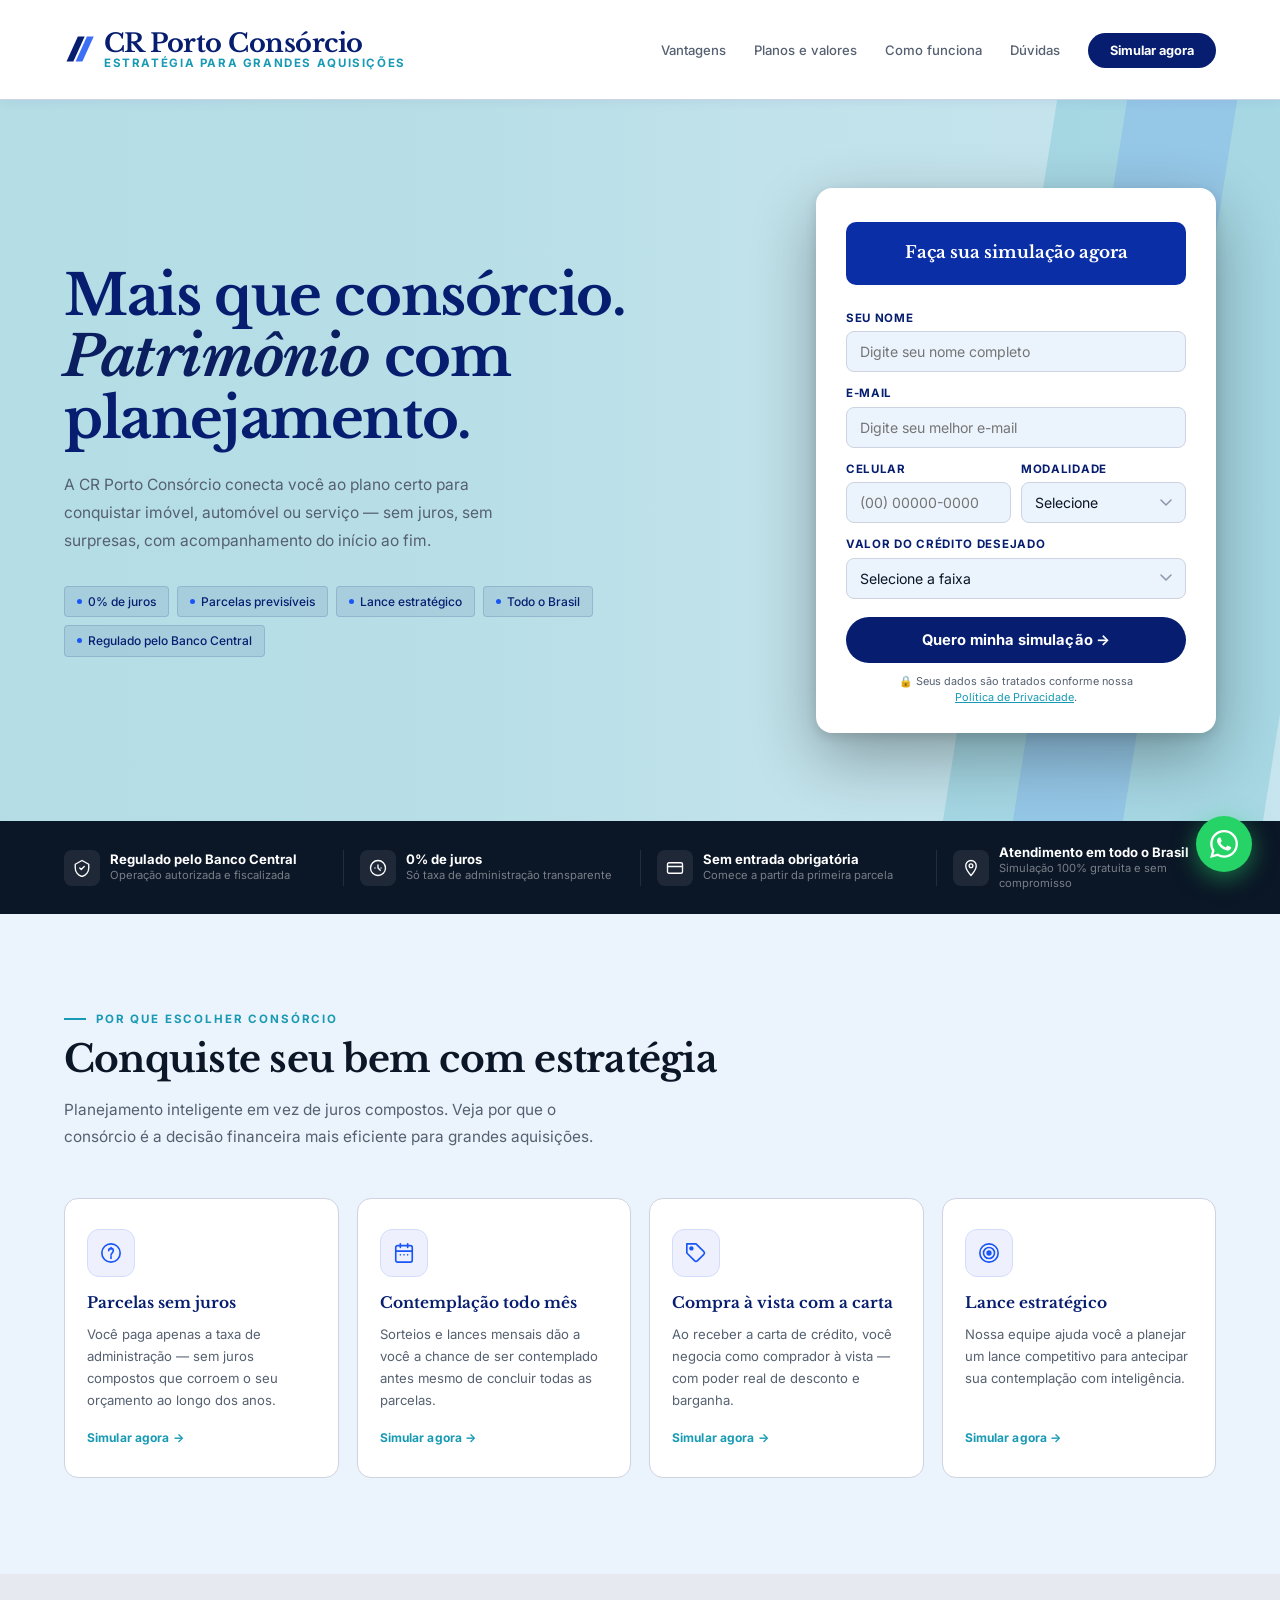
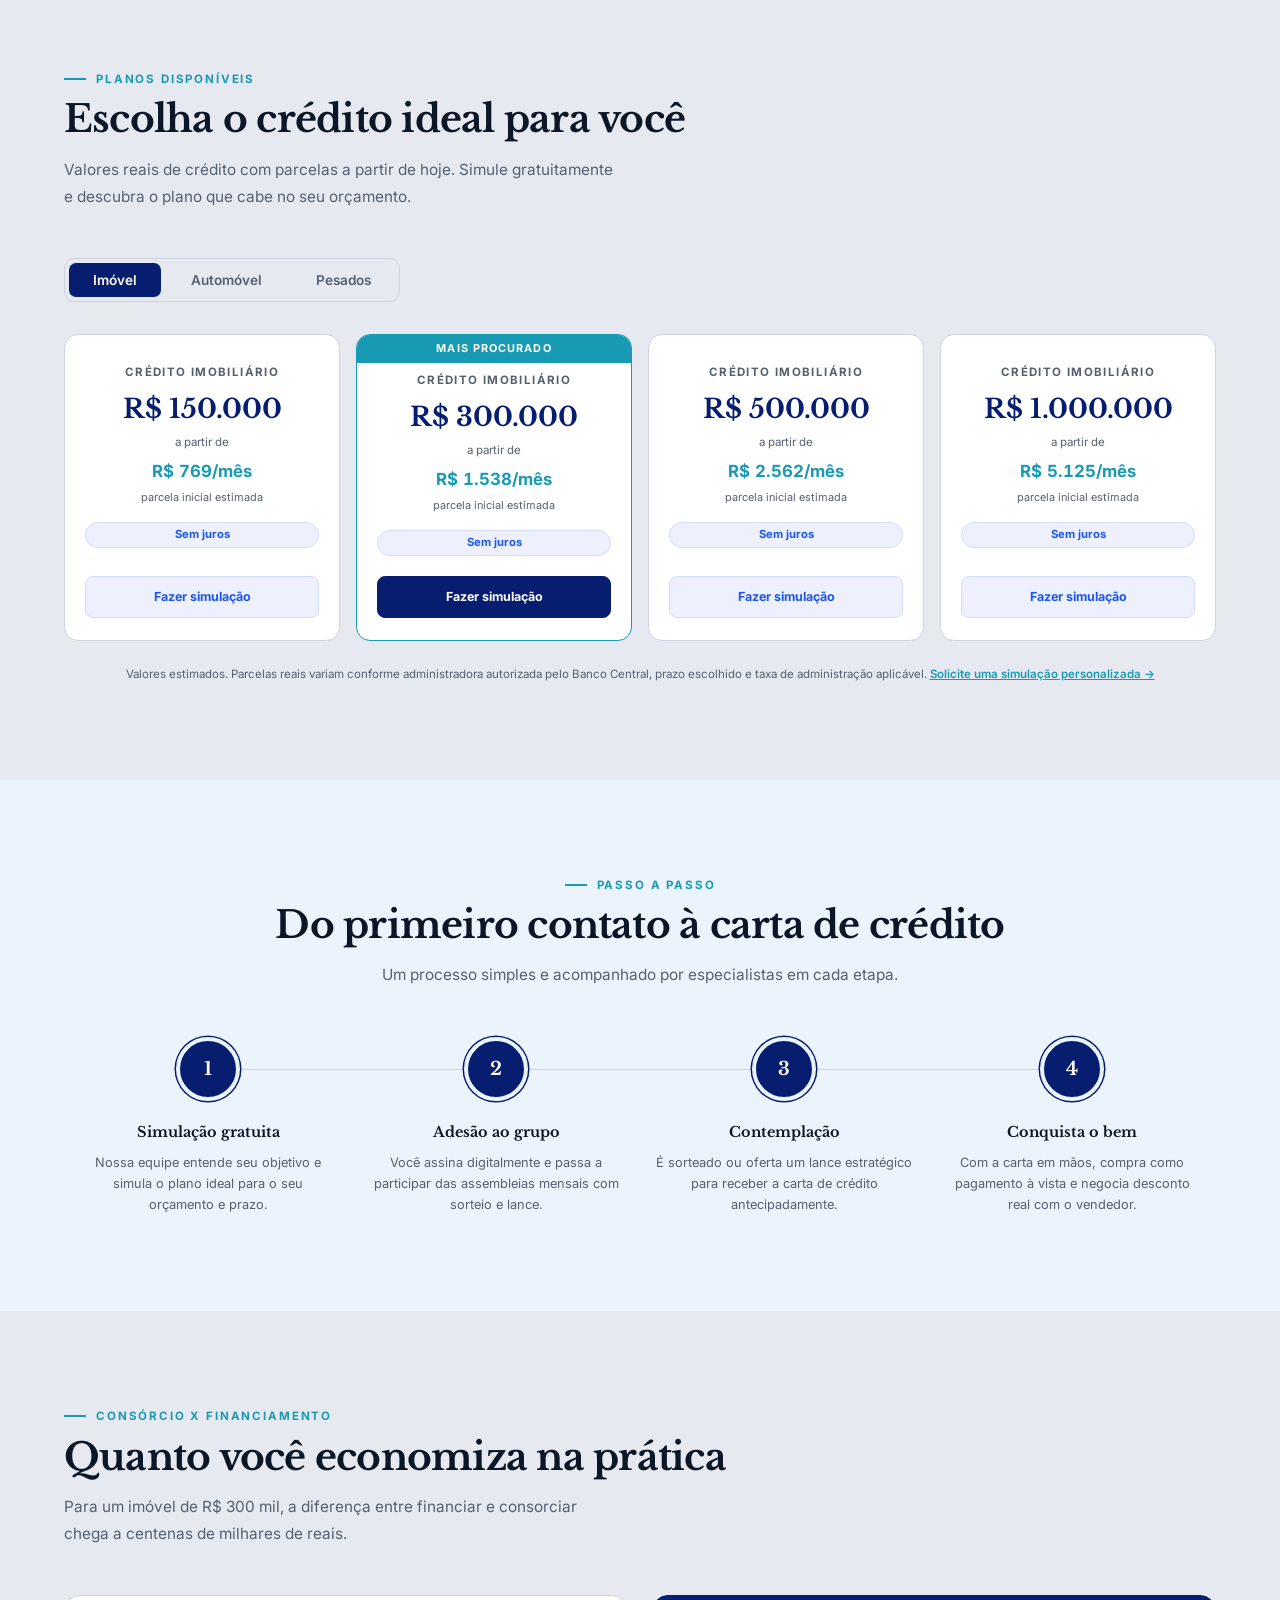
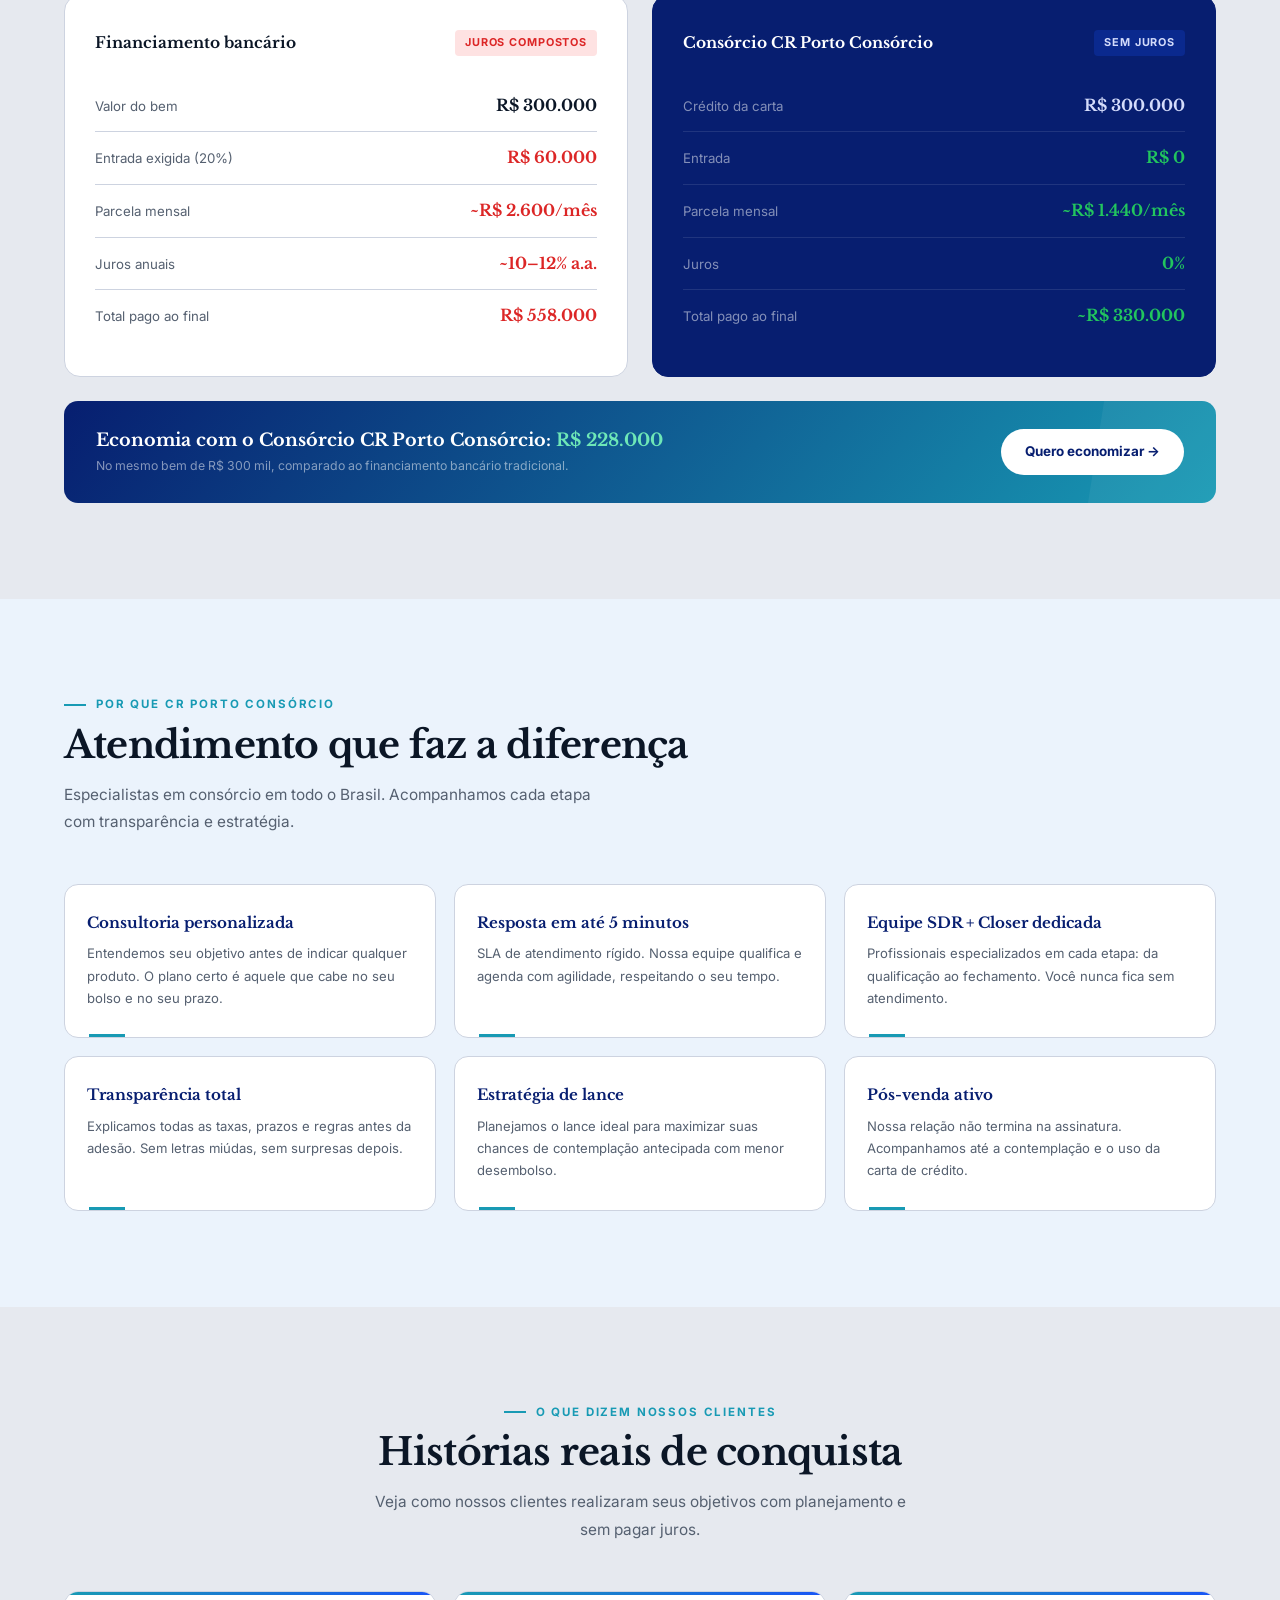
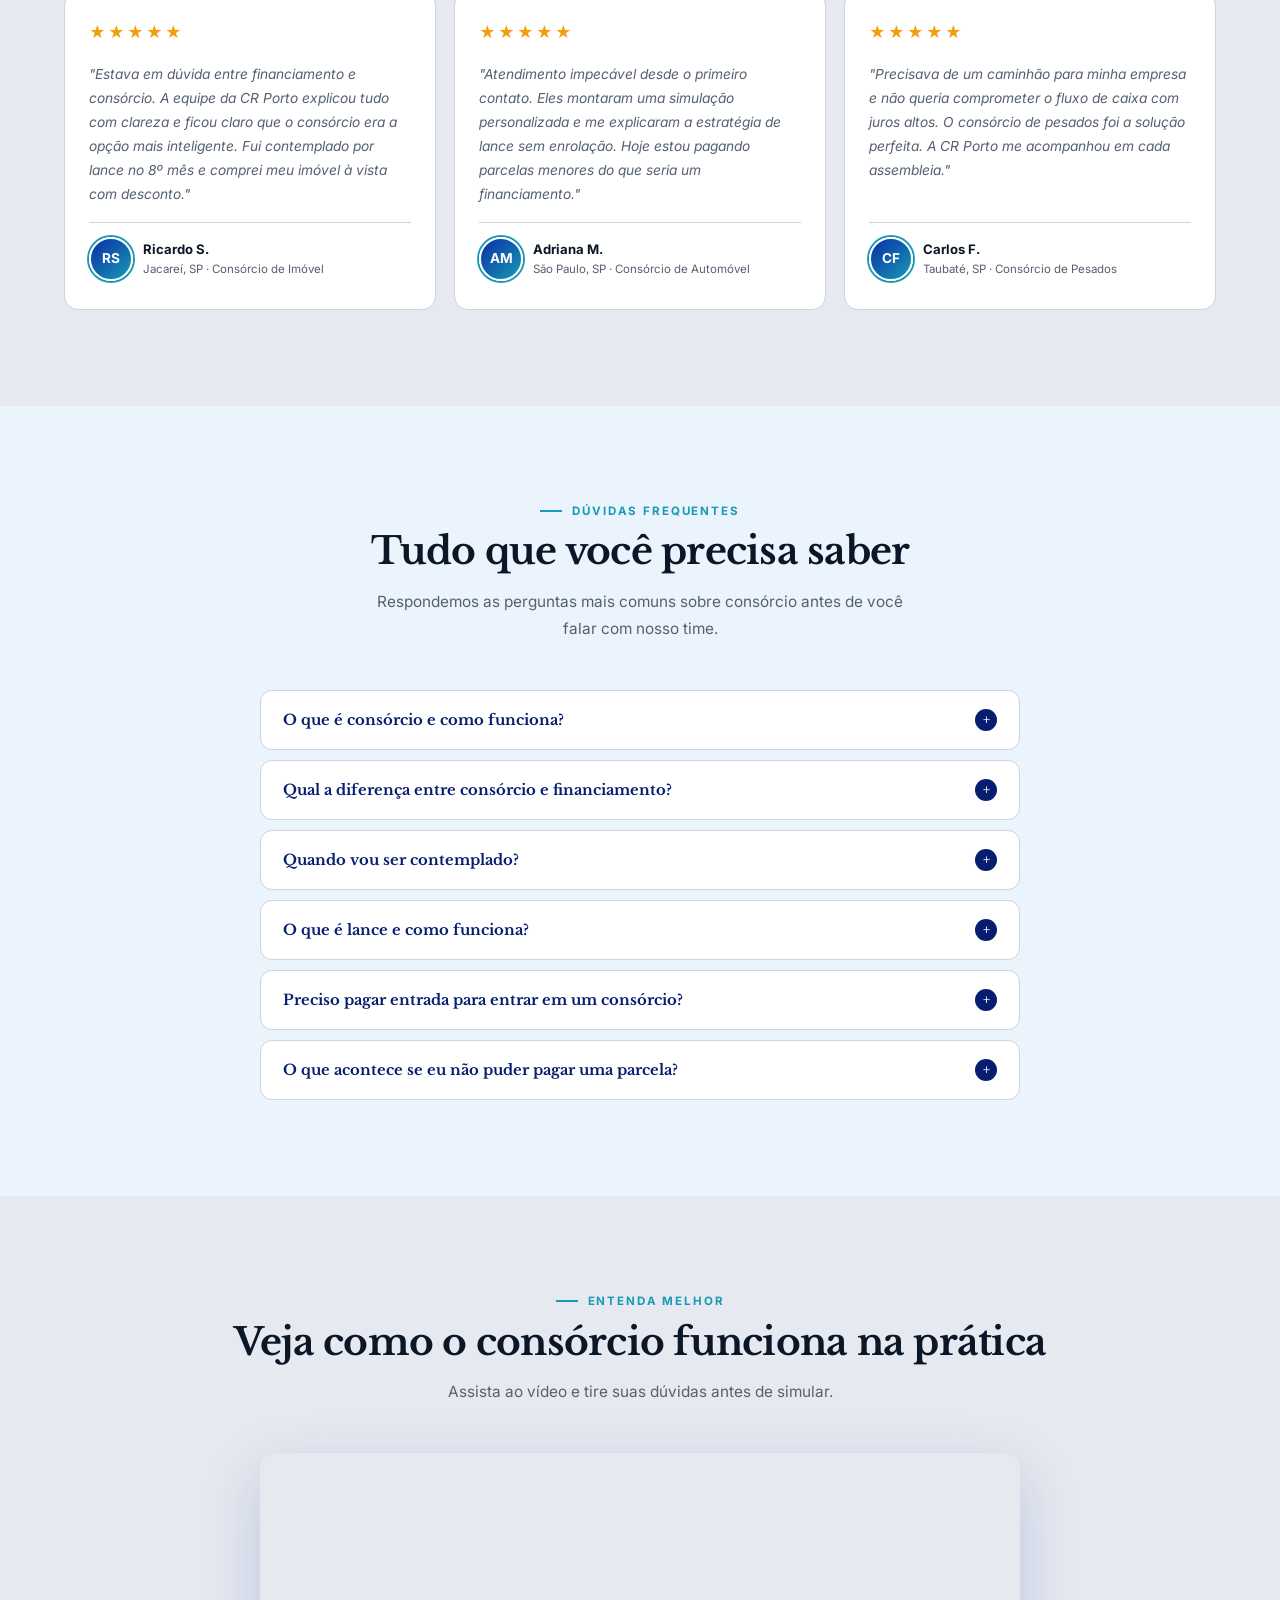
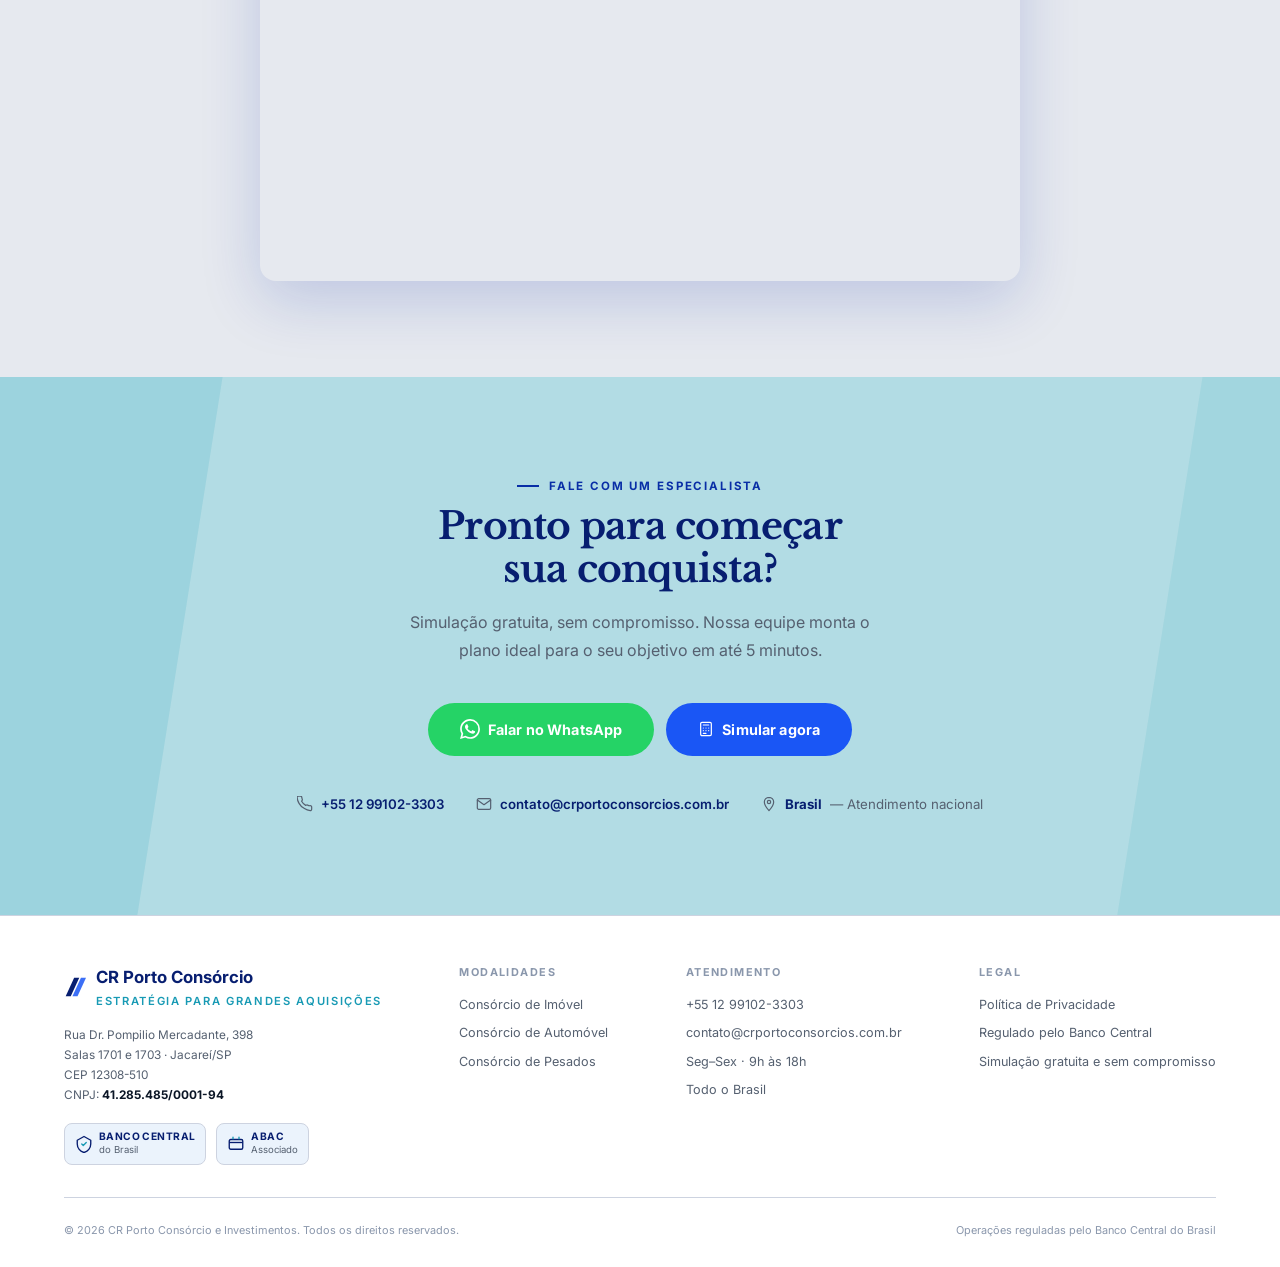
==== commit 22747457: "Troca botao 'Enviar e-mail' por 'Simular agora' (leva ao formulario) Co-Authored-By: Claude Opus 4.8" ====
--- a/index.html
+++ b/index.html
@@ -1886,8 +1886,8 @@
         <svg width="20" height="20" viewBox="0 0 24 24" fill="white" aria-hidden="true"><path d="M17.472 14.382c-.297-.149-1.758-.867-2.03-.967-.273-.099-.471-.148-.67.15-.197.297-.767.966-.94 1.164-.173.199-.347.223-.644.075-.297-.15-1.255-.463-2.39-1.475-.883-.788-1.48-1.761-1.653-2.059-.173-.297-.018-.458.13-.606.134-.133.298-.347.446-.52.149-.174.198-.298.298-.497.099-.198.05-.371-.025-.52-.075-.149-.669-1.612-.916-2.207-.242-.579-.487-.5-.669-.51-.173-.008-.371-.01-.57-.01-.198 0-.52.074-.792.372-.272.297-1.04 1.016-1.04 2.479 0 1.462 1.065 2.875 1.213 3.074.149.198 2.096 3.2 5.077 4.487.709.306 1.262.489 1.694.625.712.227 1.36.195 1.871.118.571-.085 1.758-.719 2.006-1.413.248-.694.248-1.289.173-1.413-.074-.124-.272-.198-.57-.347m-5.421 7.403h-.004a9.87 9.87 0 01-5.031-1.378l-.361-.214-3.741.982.998-3.648-.235-.374a9.86 9.86 0 01-1.51-5.26c.001-5.45 4.436-9.884 9.888-9.884 2.64 0 5.122 1.03 6.988 2.898a9.825 9.825 0 012.893 6.994c-.003 5.45-4.437 9.884-9.885 9.884m8.413-18.297A11.815 11.815 0 0012.05 0C5.495 0 .16 5.335.157 11.892c0 2.096.547 4.142 1.588 5.945L.057 24l6.305-1.654a11.882 11.882 0 005.683 1.448h.005c6.554 0 11.89-5.335 11.893-11.893a11.821 11.821 0 00-3.48-8.413z"/></svg>
         Falar no WhatsApp
       </a>
-      <a href="mailto:contato@crportoconsorcios.com.br" class="btn-primary">
-        <svg width="16" height="16" viewBox="0 0 24 24" fill="none" stroke="white" stroke-width="1.8" stroke-linecap="round" stroke-linejoin="round" aria-hidden="true"><path d="M4 4h16c1.1 0 2 .9 2 2v12c0 1.1-.9 2-2 2H4c-1.1 0-2-.9-2-2V6c0-1.1.9-2 2-2z"/><polyline points="22,6 12,13 2,6"/></svg> Enviar e-mail
+      <a href="#simulacao" class="btn-primary">
+        <svg width="16" height="16" viewBox="0 0 24 24" fill="none" stroke="white" stroke-width="1.8" stroke-linecap="round" stroke-linejoin="round" aria-hidden="true"><rect x="4" y="2" width="16" height="20" rx="2"/><line x1="8" y1="6" x2="16" y2="6"/><line x1="8" y1="10.5" x2="8" y2="10.5"/><line x1="12" y1="10.5" x2="12" y2="10.5"/><line x1="16" y1="10.5" x2="16" y2="10.5"/><line x1="8" y1="14.5" x2="8" y2="14.5"/><line x1="12" y1="14.5" x2="12" y2="14.5"/><line x1="16" y1="14.5" x2="16" y2="14.5"/><line x1="8" y1="18.5" x2="12" y2="18.5"/></svg> Simular agora
       </a>
     </div>
     <div class="contact-row">
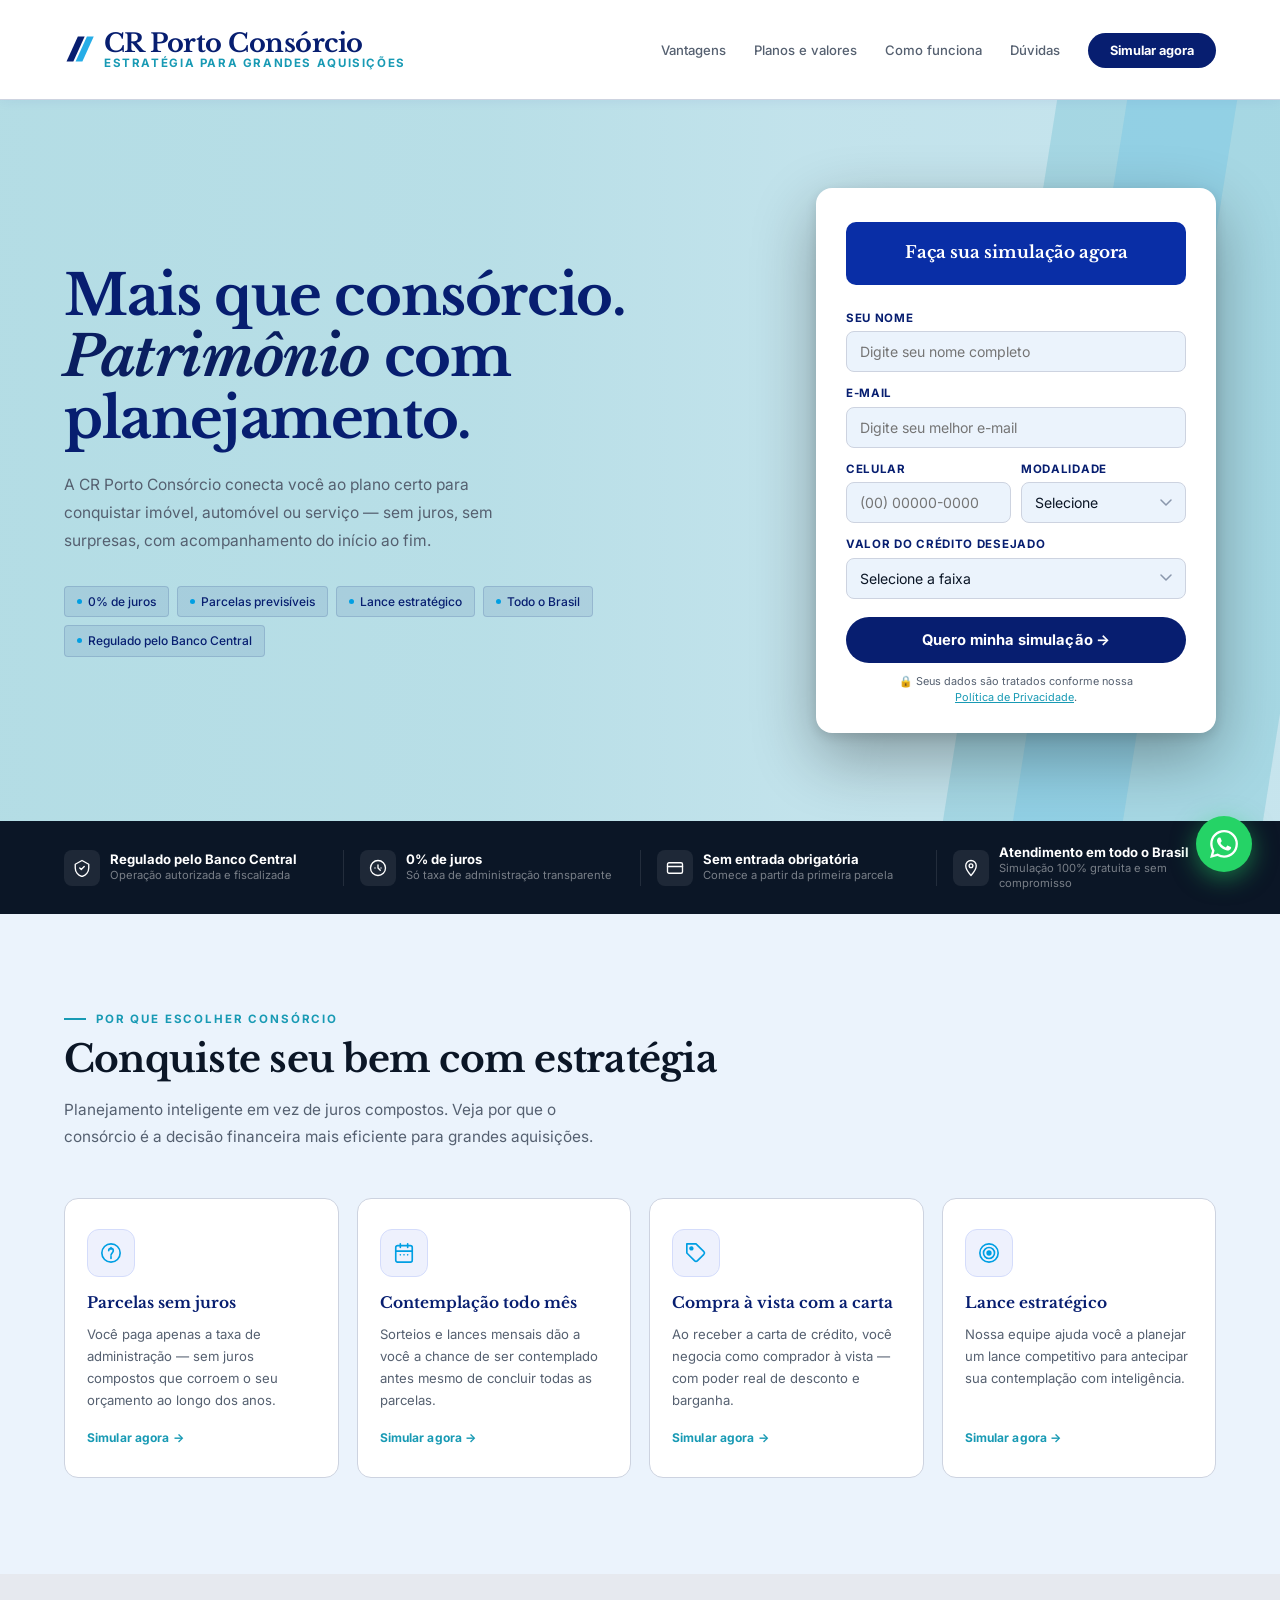
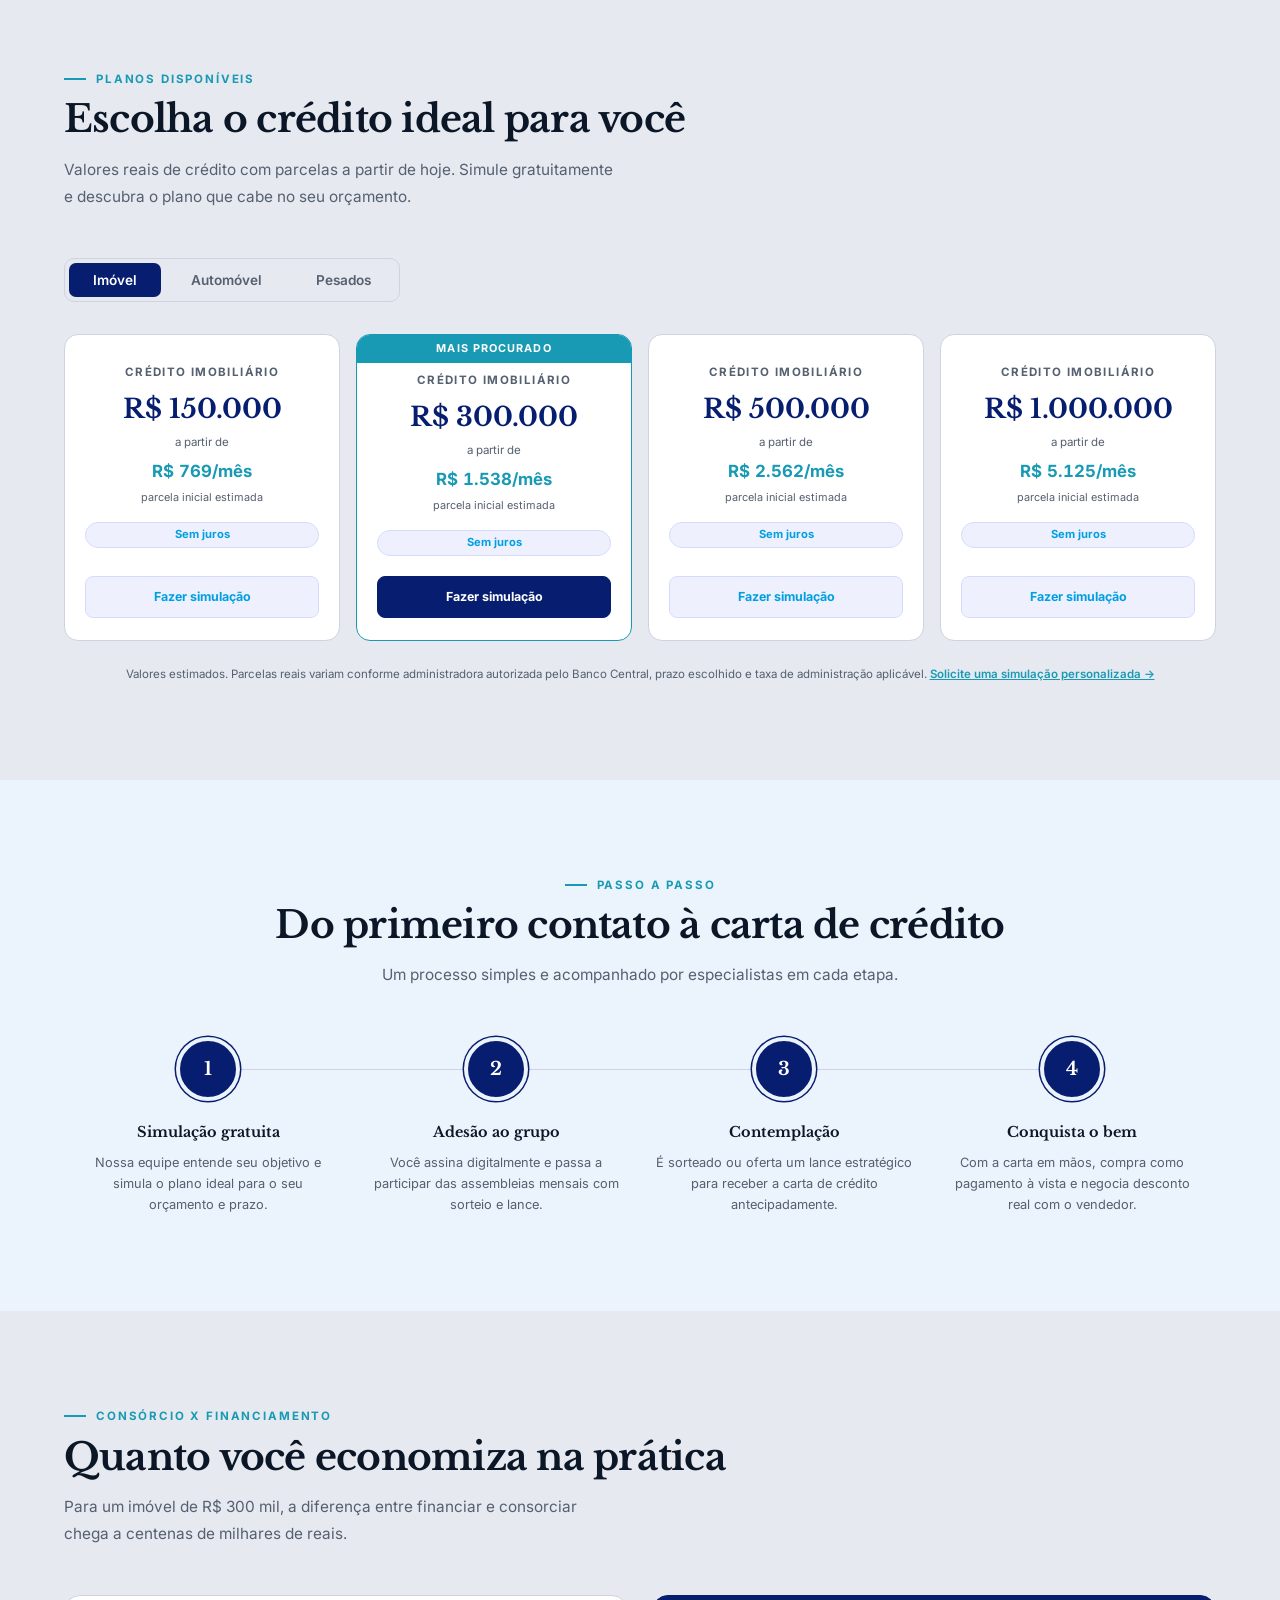
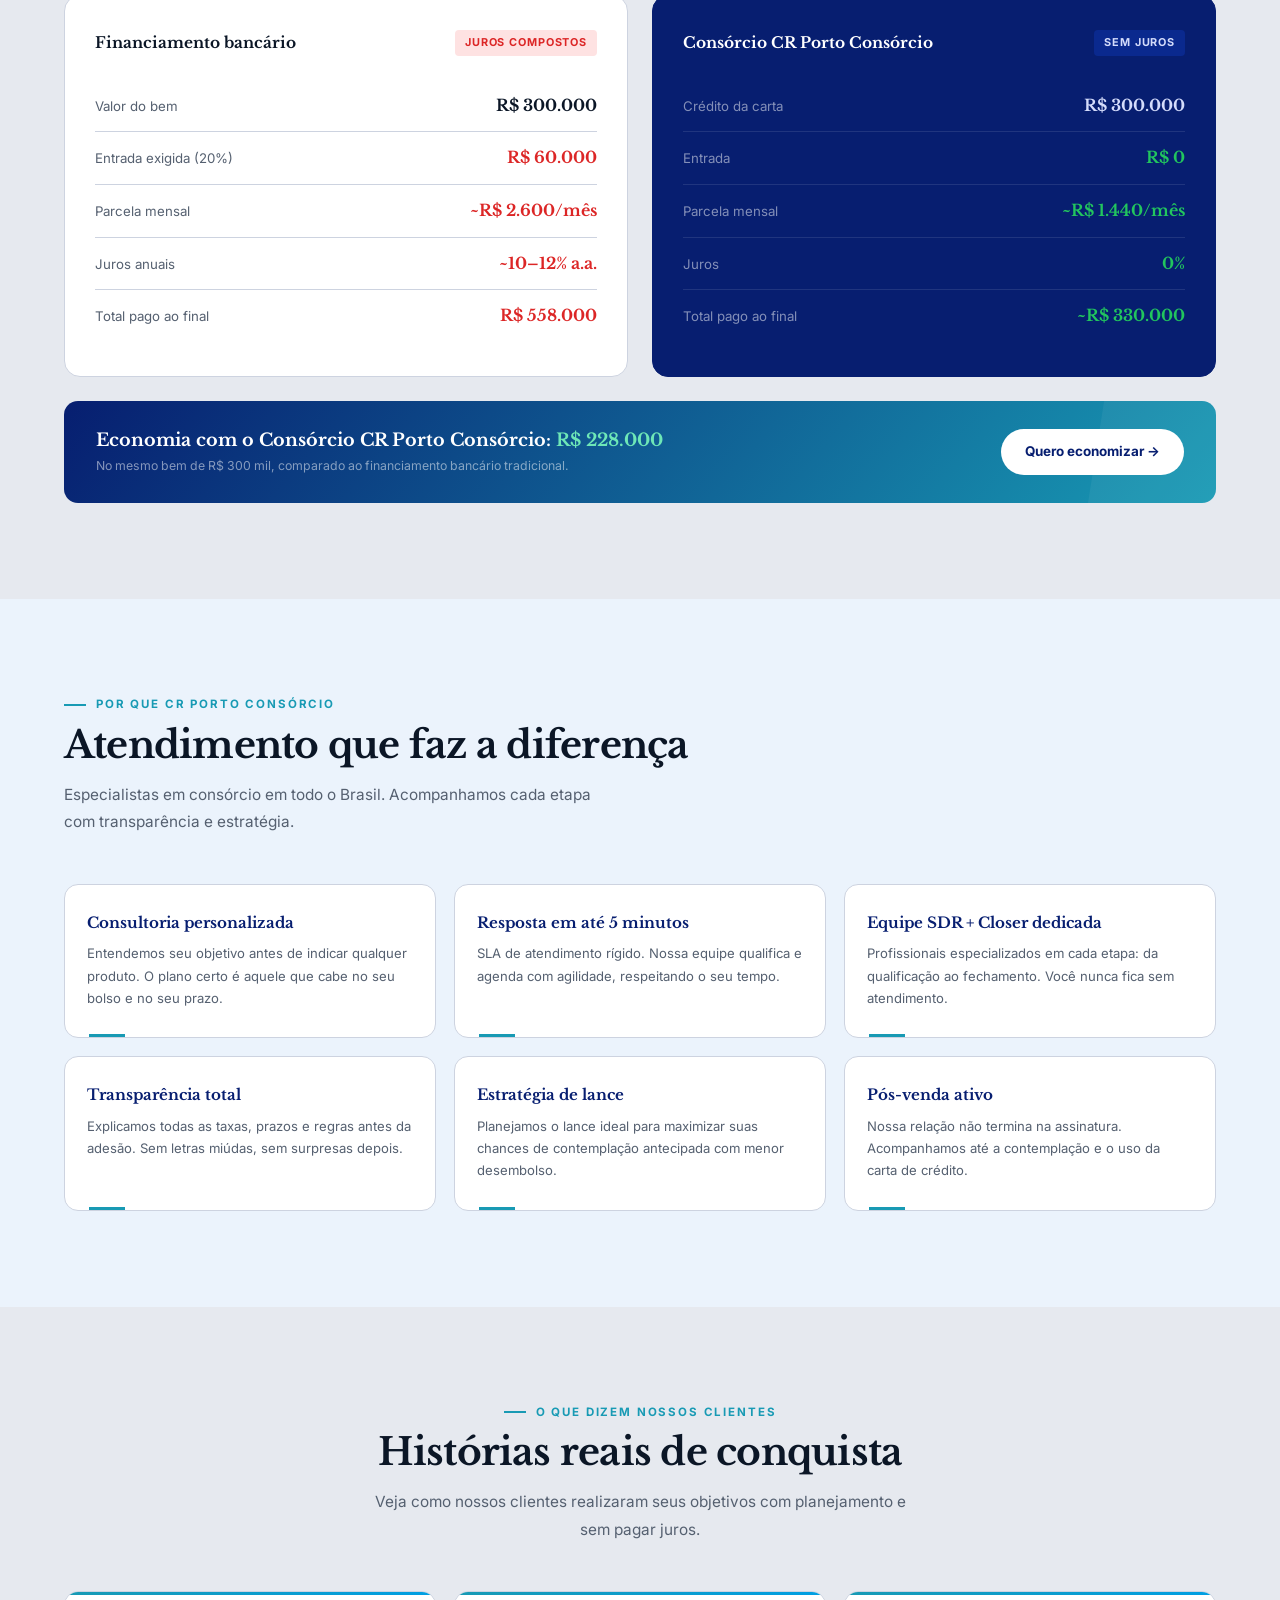
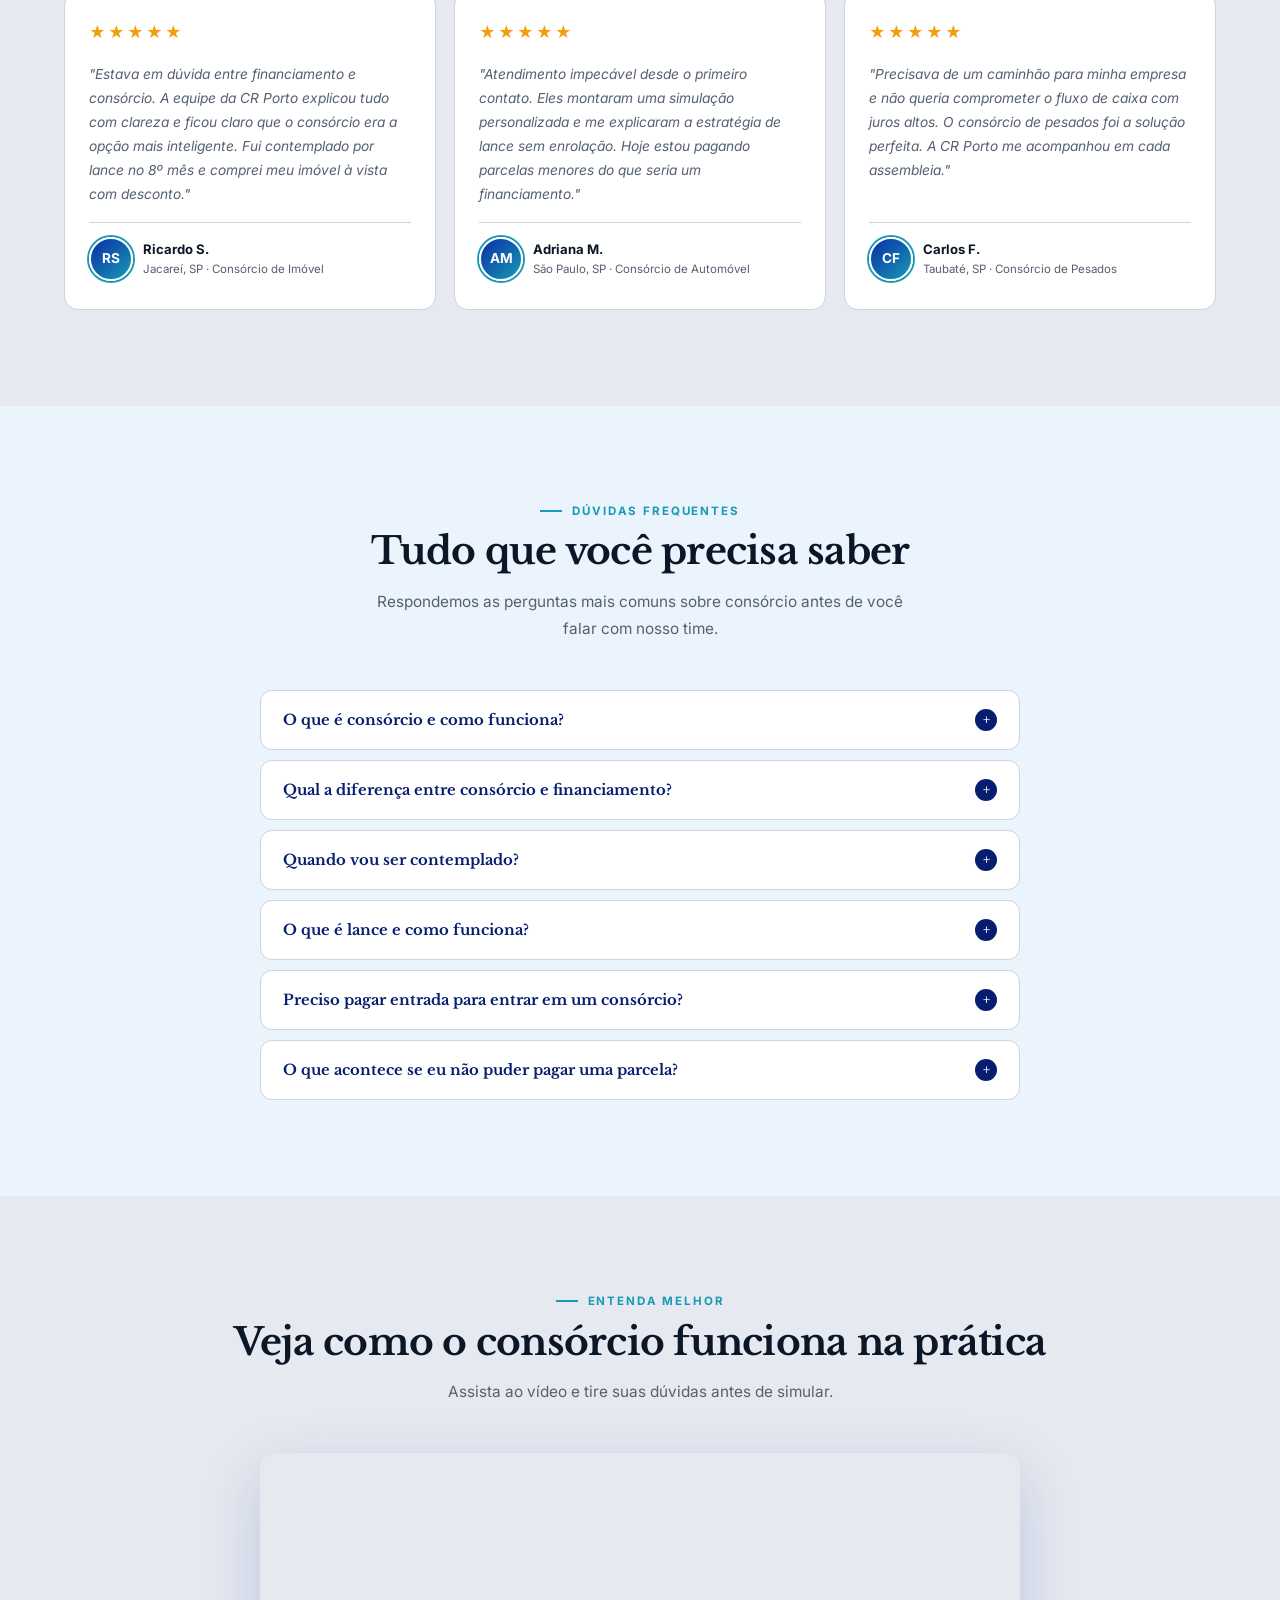
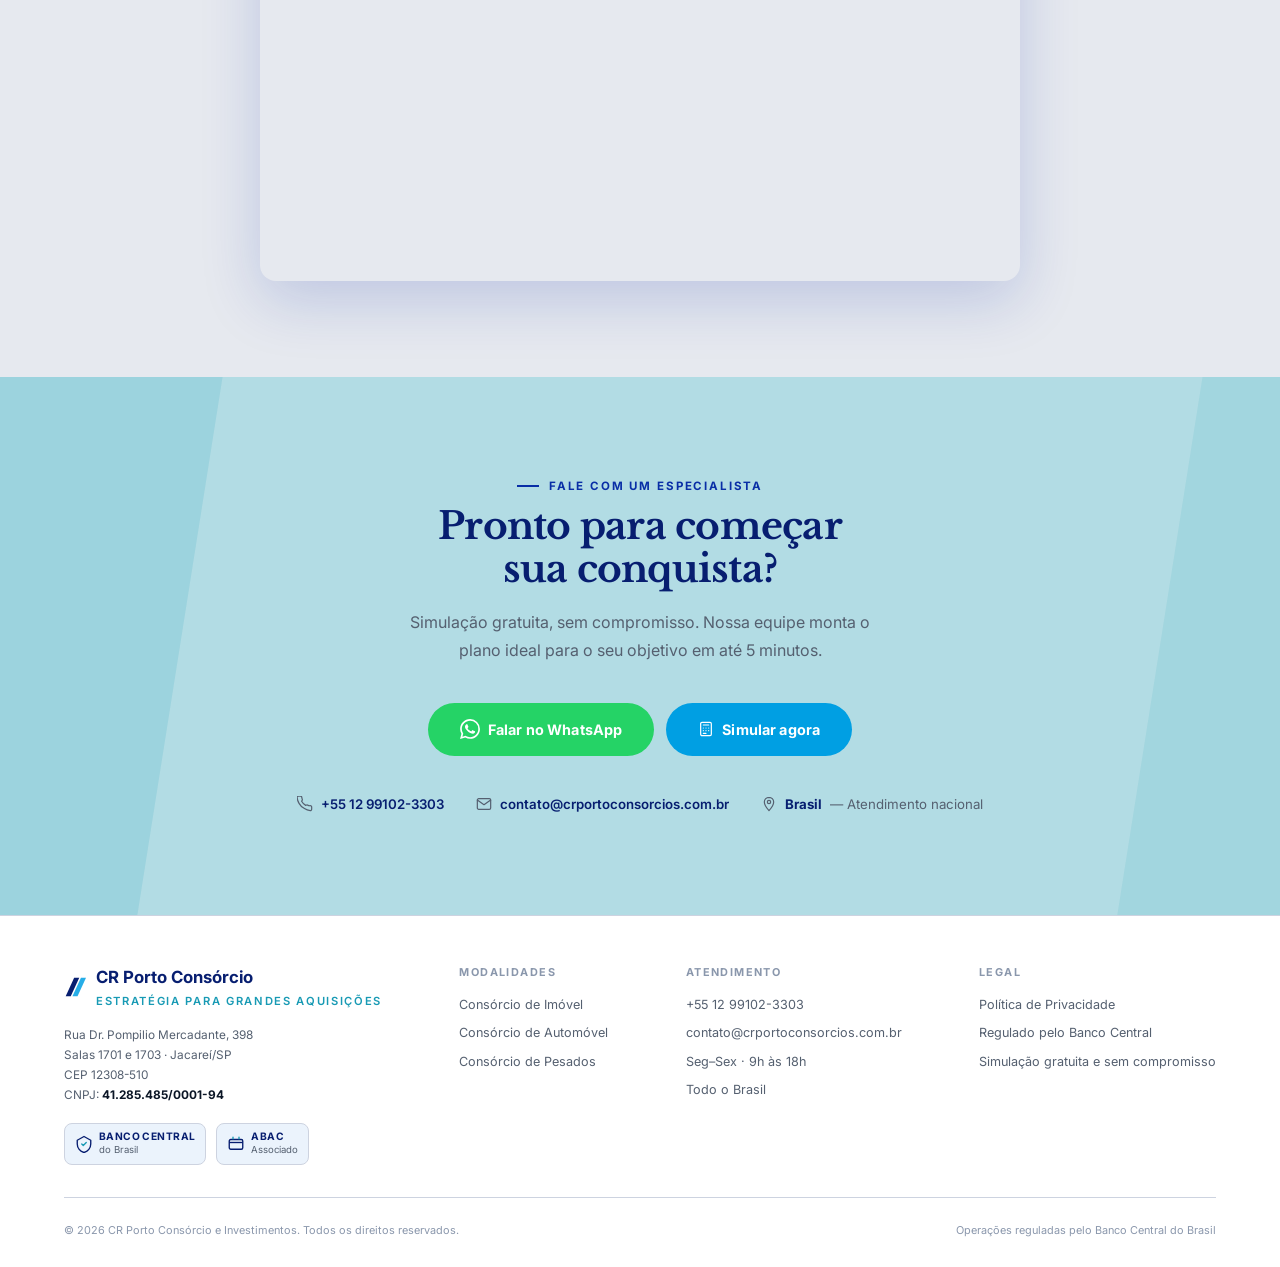
==== commit 3f58f382: "Troca azul primario #1A56F5 por #009FE3 (CTAs e destaques) Co-Authored-By: Claude Opus 4.8 <noreply@" ====
--- a/index.html
+++ b/index.html
@@ -14,7 +14,7 @@
     --navy:        #071E70;
     --navy-mid:    #092EA6;
     --teal:        #189ab4;   /* acento secundário — links, ícones */
-    --blue:        #1A56F5;   /* acento primário — CTAs, destaques */
+    --blue:        #009FE3;   /* acento primário — CTAs, destaques */
     --blue-light:  #D4DCFB;
     --blue-faint:  #EEF1FD;
     --hero-bg:     #B2DCE4;
@@ -1276,7 +1276,7 @@
   <a href="#inicio" class="nav-logo">
     <svg class="logo-svg" width="30" height="34" viewBox="0 0 26 30" fill="none" aria-hidden="true">
       <path d="M2 26L12 4H18L8 26H2Z" fill="#071E70"/>
-      <path d="M10 26L20 4H26L16 26H10Z" fill="#1A56F5" opacity="0.85"/>
+      <path d="M10 26L20 4H26L16 26H10Z" fill="#009FE3" opacity="0.85"/>
     </svg>
     <div class="nav-logo-text">
       <span class="nav-logo-name">CR Porto Consórcio</span>
@@ -1414,25 +1414,25 @@
     </div>
     <div class="vant-grid">
       <div class="vant-card">
-        <div class="vant-icon"><svg width="22" height="22" viewBox="0 0 24 24" fill="none" stroke="#1A56F5" stroke-width="1.8" stroke-linecap="round" stroke-linejoin="round" aria-hidden="true"><circle cx="12" cy="12" r="10"/><path d="M12 6v2m0 8v2M9.5 9.5C9.5 8.12 10.62 7 12 7c1.38 0 2.5 1.12 2.5 2.5 0 2-2.5 3-2.5 5"/></svg></div>
+        <div class="vant-icon"><svg width="22" height="22" viewBox="0 0 24 24" fill="none" stroke="#009FE3" stroke-width="1.8" stroke-linecap="round" stroke-linejoin="round" aria-hidden="true"><circle cx="12" cy="12" r="10"/><path d="M12 6v2m0 8v2M9.5 9.5C9.5 8.12 10.62 7 12 7c1.38 0 2.5 1.12 2.5 2.5 0 2-2.5 3-2.5 5"/></svg></div>
         <h3>Parcelas sem juros</h3>
         <p>Você paga apenas a taxa de administração — sem juros compostos que corroem o seu orçamento ao longo dos anos.</p>
         <a href="#simulacao" class="vant-link">Simular agora →</a>
       </div>
       <div class="vant-card">
-        <div class="vant-icon"><svg width="22" height="22" viewBox="0 0 24 24" fill="none" stroke="#1A56F5" stroke-width="1.8" stroke-linecap="round" stroke-linejoin="round" aria-hidden="true"><rect x="3" y="4" width="18" height="18" rx="2"/><path d="M16 2v4M8 2v4M3 10h18"/><path d="M8 14h.01M12 14h.01M16 14h.01"/></svg></div>
+        <div class="vant-icon"><svg width="22" height="22" viewBox="0 0 24 24" fill="none" stroke="#009FE3" stroke-width="1.8" stroke-linecap="round" stroke-linejoin="round" aria-hidden="true"><rect x="3" y="4" width="18" height="18" rx="2"/><path d="M16 2v4M8 2v4M3 10h18"/><path d="M8 14h.01M12 14h.01M16 14h.01"/></svg></div>
         <h3>Contemplação todo mês</h3>
         <p>Sorteios e lances mensais dão a você a chance de ser contemplado antes mesmo de concluir todas as parcelas.</p>
         <a href="#simulacao" class="vant-link">Simular agora →</a>
       </div>
       <div class="vant-card">
-        <div class="vant-icon"><svg width="22" height="22" viewBox="0 0 24 24" fill="none" stroke="#1A56F5" stroke-width="1.8" stroke-linecap="round" stroke-linejoin="round" aria-hidden="true"><path d="M20.59 13.41l-7.17 7.17a2 2 0 01-2.83 0L2 12V2h10l8.59 8.59a2 2 0 010 2.82z"/><circle cx="7" cy="7" r="1.5" fill="#1A56F5"/></svg></div>
+        <div class="vant-icon"><svg width="22" height="22" viewBox="0 0 24 24" fill="none" stroke="#009FE3" stroke-width="1.8" stroke-linecap="round" stroke-linejoin="round" aria-hidden="true"><path d="M20.59 13.41l-7.17 7.17a2 2 0 01-2.83 0L2 12V2h10l8.59 8.59a2 2 0 010 2.82z"/><circle cx="7" cy="7" r="1.5" fill="#009FE3"/></svg></div>
         <h3>Compra à vista com a carta</h3>
         <p>Ao receber a carta de crédito, você negocia como comprador à vista — com poder real de desconto e barganha.</p>
         <a href="#simulacao" class="vant-link">Simular agora →</a>
       </div>
       <div class="vant-card">
-        <div class="vant-icon"><svg width="22" height="22" viewBox="0 0 24 24" fill="none" stroke="#1A56F5" stroke-width="1.8" stroke-linecap="round" stroke-linejoin="round" aria-hidden="true"><circle cx="12" cy="12" r="10"/><circle cx="12" cy="12" r="6"/><circle cx="12" cy="12" r="2" fill="#1A56F5"/></svg></div>
+        <div class="vant-icon"><svg width="22" height="22" viewBox="0 0 24 24" fill="none" stroke="#009FE3" stroke-width="1.8" stroke-linecap="round" stroke-linejoin="round" aria-hidden="true"><circle cx="12" cy="12" r="10"/><circle cx="12" cy="12" r="6"/><circle cx="12" cy="12" r="2" fill="#009FE3"/></svg></div>
         <h3>Lance estratégico</h3>
         <p>Nossa equipe ajuda você a planejar um lance competitivo para antecipar sua contemplação com inteligência.</p>
         <a href="#simulacao" class="vant-link">Simular agora →</a>
@@ -1882,7 +1882,7 @@
     <h2>Pronto para começar sua conquista?</h2>
     <p class="cta-lead">Simulação gratuita, sem compromisso. Nossa equipe monta o plano ideal para o seu objetivo em até 5 minutos.</p>
     <div class="cta-btns">
-      <a href="https://wa.me/5512991023303?text=Ol%C3%A1%2C%20tenho%20interesse%20em%20fazer%20uma%20simula%C3%A7%C3%A3o%20de%20cons%C3%B3rcio." class="btn-whatsapp" target="_blank" rel="noopener noreferrer">
+      <a href="https://wa.me/5512991023303?text=Ol%C3%A1%2C%20tenho%20interesse%20em%20fazer%20uma%20simula%C3%A7%C3%A3o%20de%20cons%C3%B3rcio." class="btn-whatsapp js-wa-cta" target="_blank" rel="noopener noreferrer">
         <svg width="20" height="20" viewBox="0 0 24 24" fill="white" aria-hidden="true"><path d="M17.472 14.382c-.297-.149-1.758-.867-2.03-.967-.273-.099-.471-.148-.67.15-.197.297-.767.966-.94 1.164-.173.199-.347.223-.644.075-.297-.15-1.255-.463-2.39-1.475-.883-.788-1.48-1.761-1.653-2.059-.173-.297-.018-.458.13-.606.134-.133.298-.347.446-.52.149-.174.198-.298.298-.497.099-.198.05-.371-.025-.52-.075-.149-.669-1.612-.916-2.207-.242-.579-.487-.5-.669-.51-.173-.008-.371-.01-.57-.01-.198 0-.52.074-.792.372-.272.297-1.04 1.016-1.04 2.479 0 1.462 1.065 2.875 1.213 3.074.149.198 2.096 3.2 5.077 4.487.709.306 1.262.489 1.694.625.712.227 1.36.195 1.871.118.571-.085 1.758-.719 2.006-1.413.248-.694.248-1.289.173-1.413-.074-.124-.272-.198-.57-.347m-5.421 7.403h-.004a9.87 9.87 0 01-5.031-1.378l-.361-.214-3.741.982.998-3.648-.235-.374a9.86 9.86 0 01-1.51-5.26c.001-5.45 4.436-9.884 9.888-9.884 2.64 0 5.122 1.03 6.988 2.898a9.825 9.825 0 012.893 6.994c-.003 5.45-4.437 9.884-9.885 9.884m8.413-18.297A11.815 11.815 0 0012.05 0C5.495 0 .16 5.335.157 11.892c0 2.096.547 4.142 1.588 5.945L.057 24l6.305-1.654a11.882 11.882 0 005.683 1.448h.005c6.554 0 11.89-5.335 11.893-11.893a11.821 11.821 0 00-3.48-8.413z"/></svg>
         Falar no WhatsApp
       </a>
@@ -1905,7 +1905,7 @@
       <div style="display:flex;align-items:center;gap:10px">
         <svg width="22" height="26" viewBox="0 0 26 30" fill="none" aria-hidden="true">
           <path d="M2 26L12 4H18L8 26H2Z" fill="#071E70"/>
-          <path d="M10 26L20 4H26L16 26H10Z" fill="#1A56F5" opacity="0.85"/>
+          <path d="M10 26L20 4H26L16 26H10Z" fill="#009FE3" opacity="0.85"/>
         </svg>
         <div>
           <div class="f-logo-name">CR Porto Consórcio</div>
@@ -2016,7 +2016,7 @@
 <!-- WHATSAPP FLOATING BUTTON -->
 <a
   href="https://wa.me/5512991023303?text=Ol%C3%A1%2C%20tenho%20interesse%20em%20fazer%20uma%20simula%C3%A7%C3%A3o%20de%20cons%C3%B3rcio."
-  class="whatsapp-float"
+  class="whatsapp-float js-wa-cta"
   target="_blank"
   rel="noopener noreferrer"
   aria-label="Falar no WhatsApp"
@@ -2082,6 +2082,24 @@
   modal.addEventListener('click', e => { if (e.target === modal) closeModal(); });
   document.addEventListener('keydown', e => { if (e.key === 'Escape') closeModal(); });
 
+  // WhatsApp CTA: coleta os dados no formulário antes de encaminhar ao WhatsApp
+  const WHATSAPP_NUMBER = '5512991023303';
+  let waPending = false;
+
+  function goToForm() {
+    const target = document.getElementById('simulacao');
+    if (target) target.scrollIntoView({ behavior: 'smooth', block: 'center' });
+    setTimeout(() => { const first = document.getElementById('f-nome'); if (first) first.focus({ preventScroll: true }); }, 450);
+  }
+
+  document.querySelectorAll('.js-wa-cta').forEach(el => {
+    el.addEventListener('click', e => { e.preventDefault(); waPending = true; goToForm(); });
+  });
+  // Links normais de "Simular agora" seguem o fluxo padrão (sem redirecionar ao WhatsApp)
+  document.querySelectorAll('a[href="#simulacao"]').forEach(el => {
+    el.addEventListener('click', () => { waPending = false; });
+  });
+
   // Form submit — webhook
   // ATENÇÃO: destino do lead ainda NÃO definido. Preencher WEBHOOK_URL com o hook
   // da subconta correta no GoHighLevel antes de depender da captura de leads.
@@ -2124,7 +2142,21 @@
           body: JSON.stringify(payload)
         });
       }
-    } catch (_) { /* mostra sucesso mesmo se webhook falhar */ }
+    } catch (_) { /* segue o fluxo mesmo se o webhook falhar */ }
+
+    if (waPending) {
+      // Monta a mensagem do WhatsApp com os dados preenchidos e encaminha o cliente
+      const linhas = [
+        'Olá! Acabei de fazer uma simulação no site da CR Porto Consórcio.',
+        nome  ? ('Nome: ' + nome)              : null,
+        tipo  ? ('Modalidade: ' + tipo)        : null,
+        valor ? ('Crédito desejado: ' + valor) : null,
+        tel   ? ('Telefone: ' + tel)           : null,
+        email ? ('E-mail: ' + email)           : null
+      ].filter(Boolean);
+      window.location.href = 'https://wa.me/' + WHATSAPP_NUMBER + '?text=' + encodeURIComponent(linhas.join('\n'));
+      return;
+    }
 
     document.getElementById('form-body').hidden = true;
     document.getElementById('form-success').hidden = false;
